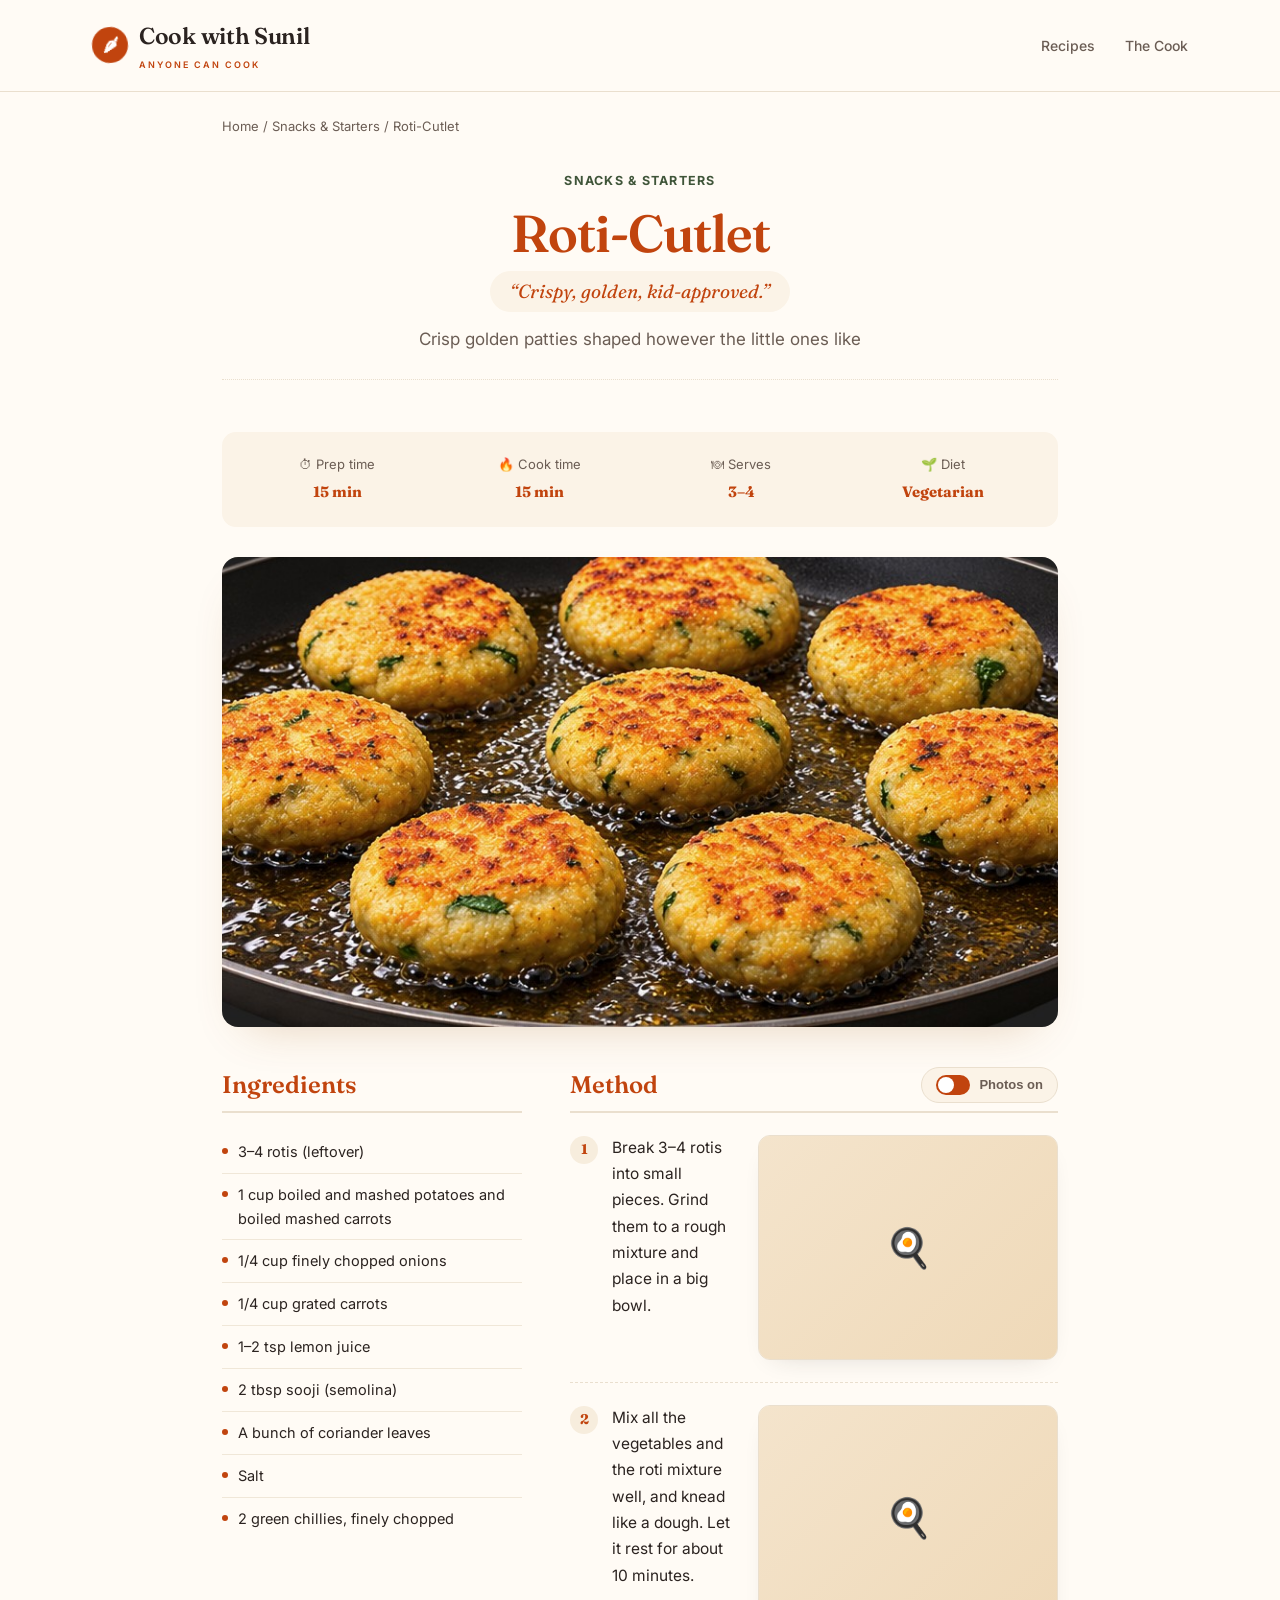
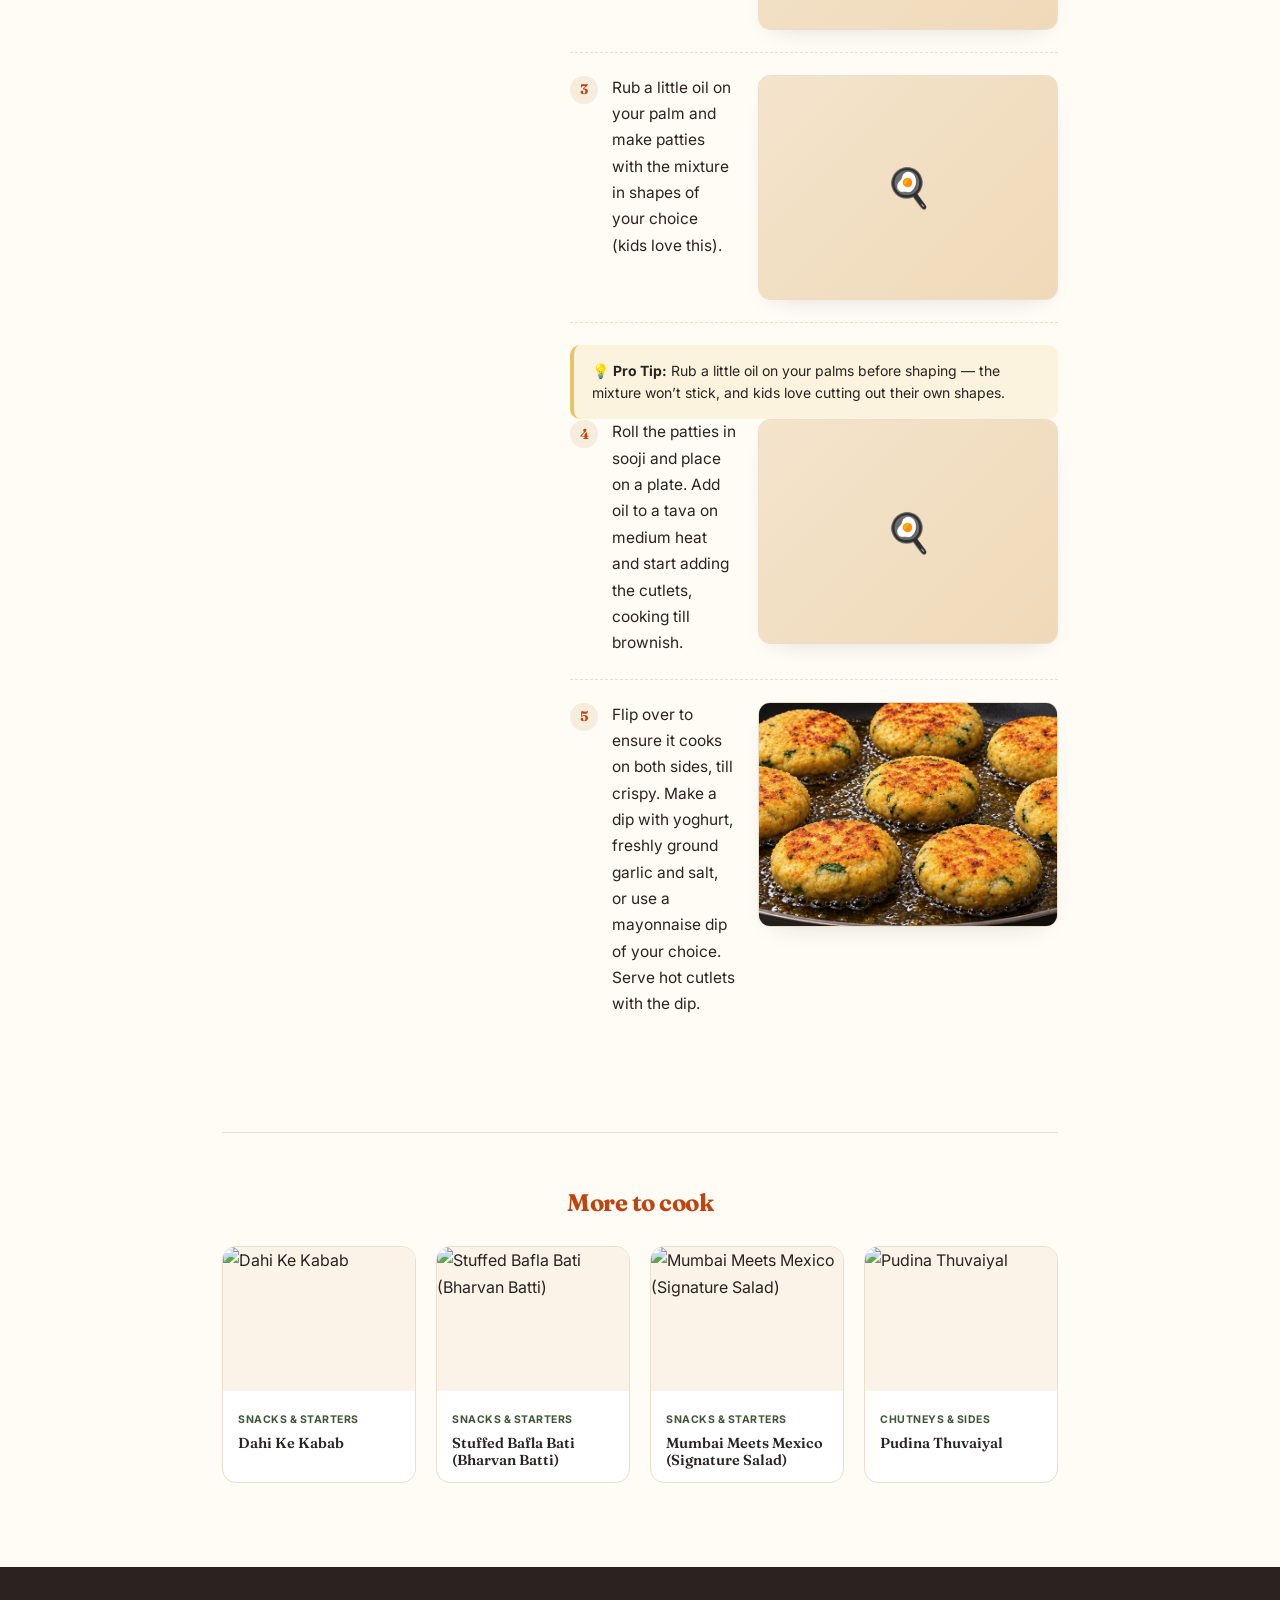
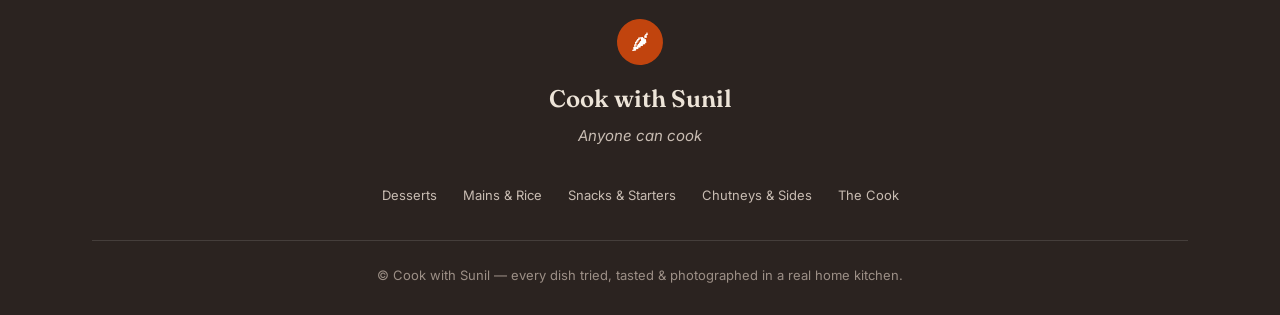
==== recipes/roti-cutlet.html @ b17bc3eb "image path" ====
<!DOCTYPE html><html lang="en"><head><meta charset="UTF-8">
<meta name="viewport" content="width=device-width, initial-scale=1.0">
<title>Roti-Cutlet — Cook with Sunil</title><link rel="preconnect" href="https://fonts.googleapis.com"><link rel="preconnect" href="https://fonts.gstatic.com" crossorigin><link href="https://fonts.googleapis.com/css2?family=Fraunces:ital,opsz,wght@0,9..144,400;0,9..144,500;0,9..144,600;0,9..144,700;1,9..144,500&family=Inter:wght@400;500;600;700&display=swap" rel="stylesheet">
<link rel="stylesheet" href="../style.css"></head><body>
<header><div class="nav">
    <a class="logo" href="../index.html"><span class="mark">🌶</span><span>Cook with Sunil<small>Anyone can cook</small></span></a>
    <nav class="links">
      <a href="../index.html#recipes">Recipes</a>
      <a href="../index.html#about">The Cook</a>
    </nav>
  </div></header>
<div class="recipe-wrap">
  <div class="crumbs"><a href="../index.html">Home</a> / <a href="../index.html#cat-snacks">Snacks &amp; Starters</a> / Roti-Cutlet</div>
  <div class="rhead">
    <span class="cat">Snacks &amp; Starters</span>
    <h1>Roti-Cutlet</h1>
    <div class="slogan">“Crispy, golden, kid-approved.”</div>
    <p class="dek">Crisp golden patties shaped however the little ones like</p>

    <div class="dots"></div>
  </div>
  <div class="meta-bar">
    <div class="mi"><div class="k">⏱ Prep time</div><div class="v">15 min</div></div>
    <div class="mi"><div class="k">🔥 Cook time</div><div class="v">15 min</div></div>
    <div class="mi"><div class="k">🍽 Serves</div><div class="v">3–4</div></div>
    <div class="mi"><div class="k">🌱 Diet</div><div class="v">Vegetarian</div></div>
  </div>
  <div class="rhero-img"><img src="images/ShallowFryPatties.jpg" alt="Roti-Cutlet"></div>
  <div class="recipe-body">
    <div class="ing-col"><h2>Ingredients</h2><div class="hr"></div><div class="ing-group">
    <ul class="ing-list"><li>3–4 rotis (leftover)</li><li>1 cup boiled and mashed potatoes and boiled mashed carrots</li>
    <li>1/4 cup finely chopped onions</li>
    <li>1/4 cup grated carrots</li>
    <li>1–2 tsp lemon juice</li>
    <li>2 tbsp sooji (semolina)</li><li>A bunch of coriander leaves</li>
    <li>Salt</li><li>2 green chillies, finely chopped</li></ul></div></div>
    <div class="method-col" id="methodCol">
      <div class="method-head">
        <h2>Method</h2>
        <button class="photo-toggle" onclick="document.getElementById('methodCol').classList.toggle('photos-off')" aria-label="Toggle step photos">
          <span class="sw"></span><span class="lbl-on">Photos on</span><span class="lbl-off">Photos off</span>
        </button>
      </div>
      <div class="hr"></div>
      <div class="step">
      	<div class="step-textwrap">
      		<div class="step-num">1</div>
      		<div class="step-text"><p>Break 3–4 rotis into small pieces. Grind them to a rough mixture and place in a big bowl.</p></div>
      	</div>
      	<div class="step-imgbox">
      		<img src="https://blogger.googleusercontent.com/img/b/R29vZ2xl/AVvXsEh2dqqE704uBh4hRAGPXHVUBP8OnBsLX6yEpGLW4JAv_m7zp0CteZa7-JMsQDPhw6bWCqvStCzgMV7E_QYKPdjQCLGt3HzcbpElyhjtNiKp_ELKt7i7dH6aCMytRm6L7MxPrPAR6CMxEHY/s1600/20161216_183708.jpg" alt="Roti-Cutlet — step 1" loading="lazy" onerror="this.style.display='none';this.parentNode.insertAdjacentHTML('beforeend','<div class=\'fallback\'>🍳</div>')">
      	</div>
      </div>

      <div class="step">
      	<div class="step-textwrap">
      		<div class="step-num">2</div>
      		<div class="step-text"><p>Mix all the vegetables and the roti mixture well, and knead like a dough. Let it rest for about 10 minutes.</p>
      		</div>
      	</div>
      <div class="step-imgbox">
      <img src="https://blogger.googleusercontent.com/img/b/R29vZ2xl/AVvXsEgrw63L-2mOVcC4Pb49NdZPrewib-RMG2NMFp57ixHspjKDkJbnlpKO8SdXwFtspnAcPnC3t_DVxJm0iSY29Jll29SJYTnr-mnawMr5Ubv-02wGu3YuuuObPic-THzdFr-c003z3vTU2eE/s1600/Dough.JPG" alt="Roti-Cutlet — step 2" loading="lazy" onerror="this.style.display='none';this.parentNode.insertAdjacentHTML('beforeend','<div class=\'fallback\'>🍳</div>')">
      </div></div>

      <div class="step">
      	<div class="step-textwrap">
      		<div class="step-num">3</div>
	      	<div class="step-text"><p>Rub a little oil on your palm and make patties with the mixture in shapes of your choice (kids love this).</p>
	      	</div>
	     </div>
	     <div class="step-imgbox">
	  		<img src="images/pattiesinSooji.JPG" alt="Roti-Cutlet — step 4" loading="lazy" onerror="this.style.display='none';this.parentNode.insertAdjacentHTML('beforeend','<div class=\'fallback\'>🍳</div>')">
	  	 </div>
	  	 </div>
      		<div class="tip pro">💡 <b>Pro Tip:</b> Rub a little oil on your palms before shaping — the mixture won’t stick, and kids love cutting out their own shapes.</div>

      <div class="step"><div class="step-textwrap"><div class="step-num">4</div>
      <div class="step-text"><p>Roll the patties in sooji and place on a plate. Add oil to a tava on medium heat and start adding the cutlets, cooking till brownish.</p></div></div>
      <div class="step-imgbox">
      <img src="images/pattiesinSooji.JPG" alt="Roti-Cutlet — step 4" loading="lazy" onerror="this.style.display='none';this.parentNode.insertAdjacentHTML('beforeend','<div class=\'fallback\'>🍳</div>')"></div></div>
      <div class="step"><div class="step-textwrap"><div class="step-num">5</div><div class="step-text"><p>Flip over to ensure it cooks on both sides, till crispy. Make a dip with yoghurt, freshly ground garlic and salt, or use a mayonnaise dip of your choice. Serve hot cutlets with the dip.</p></div></div><div class="step-imgbox">
      <img src="images/ShallowFryPatties.jpg" alt="Roti-Cutlet — step 5" loading="lazy" onerror="this.style.display='none';this.parentNode.insertAdjacentHTML('beforeend','<div class=\'fallback\'>🍳</div>')"></div></div>
    </div>
  </div>
  <section class="more"><h2>More to cook</h2><div class="more-grid"><a class="mini" href="dahi-ke-kabab.html">
      <div class="mini-imgbox"><img src="https://blogger.googleusercontent.com/img/b/R29vZ2xl/AVvXsEhenN1s5Jiac1G-pbohjUM249xzvGFm3jf5kSj56xplCSXVtcHLGimD4LZ4NJWnolzxZd3FnyPrOJ2uaZqwNsiNmnnwuAV_sNTugXSMS69ebXO3aFKRUMzMpRTNVwaDNpOuK_WzVVysIMU/s1600/20160713_191837.jpg" alt="Dahi Ke Kabab" loading="lazy"></div>
      <div class="mini-body"><span class="cat">Snacks &amp; Starters</span><h4>Dahi Ke Kabab</h4></div></a><a class="mini" href="stuffed-bafla-bati.html">
      <div class="mini-imgbox"><img src="https://blogger.googleusercontent.com/img/b/R29vZ2xl/AVvXsEiE6mlId9qHucNRJmh9KgJC_mFvnOPAeF1JdLgCGEiuiAC-ZcavAeBeXEUVF7Yqpzw_WYfKelt8BISRjWqrp4NXorxo4FDapHoyJ_9gQRP6Za9vZZnNcGZ80BP8h7YeNfulwo-5lq1vnrQ/s1600/20170205_131825.jpg" alt="Stuffed Bafla Bati (Bharvan Batti)" loading="lazy"></div>
      <div class="mini-body"><span class="cat">Snacks &amp; Starters</span><h4>Stuffed Bafla Bati (Bharvan Batti)</h4></div></a><a class="mini" href="mumbai-meets-mexico-signature-salad.html">
      <div class="mini-imgbox"><img src="https://blogger.googleusercontent.com/img/b/R29vZ2xl/AVvXsEiPVGfZgb_vbFJzCrRrokZDkWzpPA3eaFC8uePCwQwnpmatWI_PqnGOxtR1TtI1C7z-S4FWOAka4y0vxbvQzpNoXQLZIXMTinGe_Yiqvjn3AgZ1Y8Dhe9PY2_-Z-a2RHFv0I8VTkstrA8g/s1600/20170217_124840.jpg" alt="Mumbai Meets Mexico (Signature Salad)" loading="lazy"></div>
      <div class="mini-body"><span class="cat">Snacks &amp; Starters</span><h4>Mumbai Meets Mexico (Signature Salad)</h4></div></a><a class="mini" href="pudina-thuvaiyal.html">
      <div class="mini-imgbox"><img src="https://blogger.googleusercontent.com/img/b/R29vZ2xl/AVvXsEhF_JLlzzImtAB-aK-VqXWZ7imxDiXHdghusbhHlmqI6Mui17QLjEtxDnAkiiumhVhEcResrKe85SBDqQ5V5i7YfeUi4BRLkUC4Se1vOrA9KpQroZGYI82nofA6fdEDqZi_3i1RG_dpq9A/s1600/20170208_172454.jpg" alt="Pudina Thuvaiyal" loading="lazy"></div>
      <div class="mini-body"><span class="cat">Chutneys &amp; Sides</span><h4>Pudina Thuvaiyal</h4></div></a></div></section>
</div>
<footer><div class="wrap">
    <div class="foot-top"><div class="mark">🌶</div><h3>Cook with Sunil</h3><p>Anyone can cook</p></div>
    <div class="foot-nav"><a href="../index.html#cat-desserts">Desserts</a><a href="../index.html#cat-mains">Mains &amp; Rice</a><a href="../index.html#cat-snacks">Snacks &amp; Starters</a><a href="../index.html#cat-chutneys">Chutneys &amp; Sides</a><a href="../index.html#about">The Cook</a></div>
    <div class="foot-bottom">© Cook with Sunil — every dish tried, tasted &amp; photographed in a real home kitchen.</div>
  </div></footer>
</body></html>
---- style.css ----
:root{
  --paper:#FFFBF5; --paper-2:#FBF3E7; --paper-3:#F7EDDD;
  --ink:#2B2320; --ink-soft:#6B5D54;
  --coral:#C1440E; --coral-dark:#9E360A;
  --curry:#5B7553; --curry-dark:#3F5539;
  --gold:#E8C468; --tip-blue:#4A6D8C; --tip-blue-bg:#EAF1F6;
  --tip-gold-bg:#FBF3DD;
  --line:#EADFCE; --line-soft:#F0E7D8;
}
*{margin:0;padding:0;box-sizing:border-box;}
html{scroll-behavior:smooth;}
body{background:var(--paper);color:var(--ink);font-family:'Inter',sans-serif;line-height:1.65;-webkit-font-smoothing:antialiased;}
h1,h2,h3,h4,.serif{font-family:'Fraunces',serif;}
a{color:inherit;text-decoration:none;}
img{max-width:100%;display:block;}
.wrap{max-width:1160px;margin:0 auto;padding:0 32px;}

/* ---------- HEADER ---------- */
header{background:rgba(255,251,245,.9);backdrop-filter:blur(10px);border-bottom:1px solid var(--line);position:sticky;top:0;z-index:60;}
.nav{display:flex;align-items:center;justify-content:space-between;padding:18px 32px;max-width:1160px;margin:0 auto;}
.logo{font-family:'Fraunces',serif;font-weight:600;font-size:23px;letter-spacing:-.3px;display:flex;align-items:center;gap:11px;}
.logo .mark{width:36px;height:36px;border-radius:50%;background:var(--coral);display:flex;align-items:center;justify-content:center;color:#fff;font-size:17px;transform:rotate(-8deg);flex:0 0 auto;}
.logo small{display:block;font-family:'Inter';font-size:9px;letter-spacing:.22em;text-transform:uppercase;color:var(--coral);font-weight:600;margin-top:2px;}
nav.links{display:flex;gap:30px;font-size:14px;font-weight:500;}
nav.links a{color:var(--ink-soft);transition:color .2s;}
nav.links a:hover{color:var(--coral);}
@media(max-width:760px){nav.links{display:none;}}

/* ---------- HERO ---------- */
.hero{background:linear-gradient(180deg,var(--paper-2),var(--paper));padding:74px 0 60px;text-align:center;}
.hero-inner{max-width:760px;margin:0 auto;padding:0 32px;}
.eyebrow{font-size:12px;font-weight:700;letter-spacing:.16em;text-transform:uppercase;color:var(--curry-dark);background:#E9EFE5;padding:7px 15px;border-radius:100px;display:inline-block;margin-bottom:22px;}
.hero h1{font-size:clamp(40px,6.5vw,68px);line-height:1.04;font-weight:600;letter-spacing:-1.5px;margin-bottom:18px;}
.hero h1 em{font-style:italic;color:var(--coral);}
.hero p.sub{font-size:18px;color:var(--ink-soft);max-width:520px;margin:0 auto 30px;}
.btn-row{display:flex;gap:14px;flex-wrap:wrap;justify-content:center;}
.btn{display:inline-flex;align-items:center;gap:8px;padding:13px 26px;border-radius:100px;font-weight:600;font-size:15px;transition:transform .16s,box-shadow .2s,background .2s;}
.btn-primary{background:var(--coral);color:#fff;}
.btn-primary:hover{transform:translateY(-2px);box-shadow:0 12px 26px rgba(193,68,14,.28);}
.btn-ghost{border:1.5px solid var(--ink);color:var(--ink);}
.btn-ghost:hover{background:var(--ink);color:var(--paper);}

/* ---------- CATEGORY NAV ---------- */
.cat-strip{background:var(--ink);position:sticky;top:73px;z-index:55;}
.cat-track{display:flex;gap:10px;overflow-x:auto;padding:14px 32px;max-width:1160px;margin:0 auto;scrollbar-width:none;justify-content:center;}
.cat-track::-webkit-scrollbar{display:none;}
.chip{flex:0 0 auto;color:#F0E9DE;border:1px solid rgba(255,255,255,.2);padding:8px 17px;border-radius:100px;font-size:13.5px;font-weight:500;white-space:nowrap;transition:background .2s,border-color .2s;}
.chip:hover,.chip.active{background:var(--coral);border-color:var(--coral);color:#fff;}

/* ---------- CATEGORY SECTIONS ---------- */
.section{padding:64px 0 8px;}
.cat-head{text-align:center;margin-bottom:40px;}
.cat-head .ic{font-size:30px;display:block;margin-bottom:10px;}
.cat-head h2{font-size:clamp(28px,3.6vw,38px);letter-spacing:-.6px;font-weight:600;color:var(--coral);margin-bottom:8px;}
.cat-head p{color:var(--ink-soft);font-size:15px;font-style:italic;}
.cat-head .dots{width:70px;height:0;border-top:2px dotted var(--line);margin:16px auto 0;}

/* ---------- RECIPE CARDS (uniform images) ---------- */
.grid{display:grid;grid-template-columns:repeat(3,1fr);gap:26px;margin-bottom:20px;}
@media(max-width:900px){.grid{grid-template-columns:repeat(2,1fr);}}
@media(max-width:600px){.grid{grid-template-columns:1fr;}}
.card{display:flex;flex-direction:column;background:#fff;border:1px solid var(--line);border-radius:18px;overflow:hidden;transition:transform .2s,box-shadow .2s;height:100%;box-shadow:0 2px 10px rgba(43,35,32,.03);}
.card:hover{transform:translateY(-5px);box-shadow:0 22px 40px -18px rgba(43,35,32,.18);}
.card-imgbox{aspect-ratio:4/3;width:100%;overflow:hidden;background:var(--paper-2);}
.card-imgbox img{width:100%;height:100%;object-fit:cover;transition:transform .45s;}
.card:hover .card-imgbox img{transform:scale(1.05);}
.card-imgbox .noimg{width:100%;height:100%;display:flex;align-items:center;justify-content:center;font-size:52px;}
.card-body{padding:20px;display:flex;flex-direction:column;flex:1;}
.card-body .cat{font-size:11.5px;font-weight:700;letter-spacing:.06em;text-transform:uppercase;color:var(--curry-dark);margin-bottom:6px;}
.card-body h3{font-size:19px;font-weight:600;letter-spacing:-.3px;margin-bottom:4px;line-height:1.2;}
.card-body .slogan{font-family:'Fraunces',serif;font-style:italic;font-size:13.5px;color:var(--coral);margin-bottom:9px;}
.card-body p{font-size:13.5px;color:var(--ink-soft);margin-bottom:14px;flex:1;}
.card-foot{display:flex;justify-content:space-between;align-items:center;padding-top:12px;border-top:1px dashed var(--line);font-size:12.5px;color:var(--ink-soft);}
.card-foot .read{color:var(--coral);font-weight:600;}

/* ---------- ABOUT ---------- */
.about{background:var(--paper-2);margin-top:54px;}
.about-inner{display:grid;grid-template-columns:0.85fr 1.15fr;gap:50px;align-items:center;padding:70px 0;}
@media(max-width:800px){.about-inner{grid-template-columns:1fr;gap:34px;padding:50px 0;}}
.note-card{background:#fff;border-radius:18px;padding:38px;position:relative;box-shadow:0 20px 46px -24px rgba(43,35,32,.28);transform:rotate(-1.2deg);border:1px solid var(--line);}
.note-card::before{content:"";position:absolute;top:-11px;left:38px;width:58px;height:20px;background:var(--gold);opacity:.85;transform:rotate(-4deg);border-radius:3px;}
.note-card .avatar{width:54px;height:54px;border-radius:50%;background:var(--coral);color:#fff;display:flex;align-items:center;justify-content:center;font-family:'Fraunces',serif;font-weight:600;font-size:21px;margin-bottom:18px;}
.note-card p{font-family:'Fraunces',serif;font-style:italic;font-size:18px;line-height:1.6;color:var(--ink);}
.note-card .sign{margin-top:18px;font-family:'Inter';font-style:normal;font-weight:600;font-size:14px;color:var(--ink-soft);}
.about-copy .tag{font-size:13px;font-weight:700;letter-spacing:.08em;text-transform:uppercase;color:var(--coral);margin-bottom:14px;display:block;}
.about-copy h2{font-size:clamp(27px,3.6vw,36px);letter-spacing:-.8px;margin-bottom:18px;line-height:1.15;}
.about-copy p{color:var(--ink-soft);margin-bottom:16px;max-width:560px;font-size:15.5px;}
.stat-row{display:flex;gap:36px;margin-top:28px;flex-wrap:wrap;}
.stat b{font-family:'Fraunces',serif;font-size:32px;font-weight:600;display:block;color:var(--coral);line-height:1;}
.stat span{font-size:12px;letter-spacing:.08em;text-transform:uppercase;color:var(--ink-soft);margin-top:6px;display:block;}

/* ---------- FOOTER ---------- */
footer{background:var(--ink);color:#EDE4D8;padding:52px 0 28px;}
.foot-top{text-align:center;margin-bottom:36px;}
.foot-top .mark{width:46px;height:46px;border-radius:50%;background:var(--coral);display:inline-flex;align-items:center;justify-content:center;font-size:20px;color:#fff;margin-bottom:14px;transform:rotate(-8deg);}
.foot-top h3{font-size:24px;font-weight:600;margin-bottom:5px;}
.foot-top p{color:#C8BCB2;font-style:italic;font-size:15px;}
.foot-nav{display:flex;gap:26px;justify-content:center;flex-wrap:wrap;margin-bottom:34px;font-size:13px;}
.foot-nav a{color:#C8BCB2;transition:color .2s;}
.foot-nav a:hover{color:#fff;}
.foot-bottom{padding-top:24px;border-top:1px solid rgba(255,255,255,.12);font-size:13px;color:#9C8F86;text-align:center;}

/* ================= RECIPE PAGE ================= */
.recipe-wrap{max-width:900px;margin:0 auto;padding:0 32px;}
.crumbs{font-size:13px;color:var(--ink-soft);padding:24px 0 0;}
.crumbs a:hover{color:var(--coral);}
.rhead{text-align:center;padding:34px 0 26px;}
.rhead .cat{font-size:12.5px;font-weight:700;letter-spacing:.1em;text-transform:uppercase;color:var(--curry-dark);margin-bottom:14px;display:block;}
.rhead h1{font-size:clamp(34px,5.5vw,52px);line-height:1.06;font-weight:600;letter-spacing:-1px;color:var(--coral);margin-bottom:10px;}
.rhead .slogan{display:inline-block;font-family:'Fraunces',serif;font-style:italic;font-size:19px;color:var(--coral);background:var(--paper-2);padding:5px 20px;border-radius:100px;margin-bottom:14px;}
.rhead .dek{font-size:17px;color:var(--ink-soft);max-width:640px;margin:0 auto;line-height:1.55;}

/* watch the show button */
.watch-show{display:inline-flex;align-items:center;gap:11px;margin-top:20px;padding:13px 26px;border-radius:100px;
  background:var(--coral);color:#fff;font-weight:600;font-size:15px;box-shadow:0 12px 26px -8px rgba(193,68,14,.5);
  transition:transform .16s,box-shadow .2s;}
.watch-show:hover{transform:translateY(-2px);box-shadow:0 16px 32px -8px rgba(193,68,14,.6);}
.watch-show .play{width:26px;height:26px;border-radius:50%;background:rgba(255,255,255,.25);display:flex;align-items:center;justify-content:center;font-size:12px;}
.watch-show small{font-weight:400;opacity:.85;font-size:12.5px;}

/* card video badge */
.card-imgbox{aspect-ratio:4/3;width:100%;overflow:hidden;background:var(--paper-2);position:relative;}
.vbadge{position:absolute;top:12px;left:12px;z-index:2;background:rgba(193,68,14,.95);color:#fff;font-size:11px;font-weight:700;
  letter-spacing:.05em;text-transform:uppercase;padding:5px 11px;border-radius:100px;display:flex;align-items:center;gap:5px;box-shadow:0 4px 12px rgba(0,0,0,.2);}
.rhead .dots{width:100%;height:0;border-top:1.5px dotted var(--line);margin:26px 0 0;}

/* meta bar — matches screenshot */
.meta-bar{display:grid;grid-template-columns:repeat(4,1fr);gap:12px;background:var(--paper-2);border-radius:14px;padding:22px 20px;margin:26px 0 30px;}
@media(max-width:600px){.meta-bar{grid-template-columns:1fr 1fr;gap:18px 12px;}}
.meta-bar .mi{text-align:center;}
.meta-bar .mi .k{font-size:13px;color:var(--ink-soft);margin-bottom:5px;display:flex;align-items:center;justify-content:center;gap:6px;}
.meta-bar .mi .v{font-size:15px;font-weight:700;color:var(--coral);font-family:'Fraunces',serif;}

/* hero image */
.rhero-img{aspect-ratio:16/9;width:100%;border-radius:16px;overflow:hidden;margin-bottom:38px;background:var(--paper-2);box-shadow:0 20px 46px -26px rgba(150,80,10,.3);}
.rhero-img img{width:100%;height:100%;object-fit:cover;}
.rhero-img .noimg{width:100%;height:100%;display:flex;align-items:center;justify-content:center;font-size:90px;background:linear-gradient(135deg,#F4D8A0,#E8B060);}

.recipe-body{display:grid;grid-template-columns:300px 1fr;gap:48px;padding-bottom:30px;}
@media(max-width:820px){.recipe-body{grid-template-columns:1fr;gap:34px;}}

/* ingredients */
.ing-col h2{font-size:24px;font-weight:600;color:var(--coral);margin-bottom:6px;}
.ing-col .hr{height:0;border-top:2px solid var(--line);margin-bottom:18px;}
.ing-group{margin-bottom:20px;}
.ing-group h3{font-size:16px;font-weight:600;color:var(--ink);margin-bottom:8px;font-family:'Fraunces',serif;}
.ing-list{list-style:none;}
.ing-list li{display:flex;align-items:flex-start;gap:10px;font-size:14.5px;padding:9px 0;border-bottom:1px solid var(--line-soft);color:var(--ink);}
.ing-list li:last-child{border-bottom:none;}
.ing-list li::before{content:"";width:6px;height:6px;border-radius:50%;background:var(--coral);flex:0 0 auto;margin-top:8px;}
@media(max-width:820px){.ing-col{background:var(--paper-2);border-radius:16px;padding:26px;}}

/* method */
.method-head{display:flex;align-items:center;justify-content:space-between;gap:16px;flex-wrap:wrap;margin-bottom:6px;}
.method-col h2{font-size:24px;font-weight:600;color:var(--coral);}
.method-col .hr{height:0;border-top:2px solid var(--line);margin-bottom:22px;}
/* photo toggle */
.photo-toggle{display:inline-flex;align-items:center;gap:9px;font-size:13px;font-weight:600;color:var(--ink-soft);cursor:pointer;user-select:none;background:var(--paper-2);border:1px solid var(--line);padding:7px 14px;border-radius:100px;transition:background .2s,color .2s;}
.photo-toggle:hover{color:var(--coral);}
.photo-toggle .sw{width:34px;height:20px;border-radius:100px;background:var(--coral);position:relative;transition:background .2s;flex:0 0 auto;}
.photo-toggle .sw::after{content:"";position:absolute;top:2px;left:2px;width:16px;height:16px;border-radius:50%;background:#fff;transition:transform .2s;}
.photo-toggle .lbl-off{display:none;}
/* when photos hidden */
.method-col.photos-off .step-imgbox{display:none;}
.method-col.photos-off .step{display:block;}
.method-col.photos-off .photo-toggle .sw{background:#C9BdAE;}
.method-col.photos-off .photo-toggle .sw::after{transform:translateX(14px);}
.method-col.photos-off .photo-toggle .lbl-on{display:none;}
.method-col.photos-off .photo-toggle .lbl-off{display:inline;}

/* step: text left, photo right (side by side) */
.step{display:grid;grid-template-columns:1fr 300px;gap:22px;align-items:start;margin-bottom:22px;padding-bottom:22px;border-bottom:1px dashed var(--line);}
.step:last-of-type{border-bottom:none;}
.step.no-photo{grid-template-columns:1fr;}
.step-textwrap{display:flex;gap:14px;}
.step-num{width:28px;height:28px;flex:0 0 auto;border-radius:50%;background:var(--paper-3);color:var(--coral);font-weight:700;font-size:14px;display:flex;align-items:center;justify-content:center;font-family:'Fraunces',serif;margin-top:1px;}
.step-text{flex:1;min-width:0;}
.step-text p{font-size:15.5px;color:var(--ink);line-height:1.7;}
.step-imgbox{aspect-ratio:4/3;width:100%;border-radius:12px;overflow:hidden;border:1px solid var(--line);background:var(--paper-2);box-shadow:0 10px 26px -16px rgba(43,35,32,.2);position:relative;}
.step-imgbox img{width:100%;height:100%;object-fit:cover;}
/* graceful fallback when a photo fails to load */
.step-imgbox .fallback{position:absolute;inset:0;display:flex;align-items:center;justify-content:center;font-size:38px;background:linear-gradient(135deg,#F4E4CC,#EFD9B8);color:#B98A4A;}
@media(max-width:720px){
  .step{grid-template-columns:1fr;gap:14px;}
  .step-imgbox{max-width:420px;}
}

/* tip boxes — matching screenshot */
.tip{border-radius:10px;padding:15px 18px;margin-top:14px;font-size:14px;line-height:1.6;}
.tip.pro{background:var(--tip-gold-bg);border-left:4px solid var(--gold);color:var(--ink);}
.tip.serving{background:var(--tip-blue-bg);border-left:4px solid var(--tip-blue);color:var(--ink);}
.tip b{font-weight:700;}

/* more */
.more{padding:50px 0 84px;border-top:1px solid var(--line);margin-top:40px;}
.more h2{font-size:24px;margin-bottom:24px;letter-spacing:-.5px;text-align:center;color:var(--coral);}
.more-grid{display:grid;grid-template-columns:repeat(4,1fr);gap:20px;}
@media(max-width:900px){.more-grid{grid-template-columns:1fr 1fr;}}
@media(max-width:520px){.more-grid{grid-template-columns:1fr;}}
.mini{display:block;background:#fff;border:1px solid var(--line);border-radius:14px;overflow:hidden;transition:transform .2s,box-shadow .2s;}
.mini:hover{transform:translateY(-4px);box-shadow:0 16px 28px -16px rgba(43,35,32,.18);}
.mini-imgbox{aspect-ratio:4/3;overflow:hidden;background:var(--paper-2);}
.mini-imgbox img{width:100%;height:100%;object-fit:cover;transition:transform .45s;}
.mini:hover .mini-imgbox img{transform:scale(1.06);}
.mini-imgbox .noimg{width:100%;height:100%;display:flex;align-items:center;justify-content:center;font-size:34px;}
.mini-body{padding:13px 15px;}
.mini-body .cat{font-size:10.5px;font-weight:700;letter-spacing:.05em;text-transform:uppercase;color:var(--curry-dark);}
.mini-body h4{font-size:14.5px;font-weight:600;margin-top:4px;line-height:1.2;}

@media(prefers-reduced-motion:reduce){*{transition:none!important;}html{scroll-behavior:auto;}}
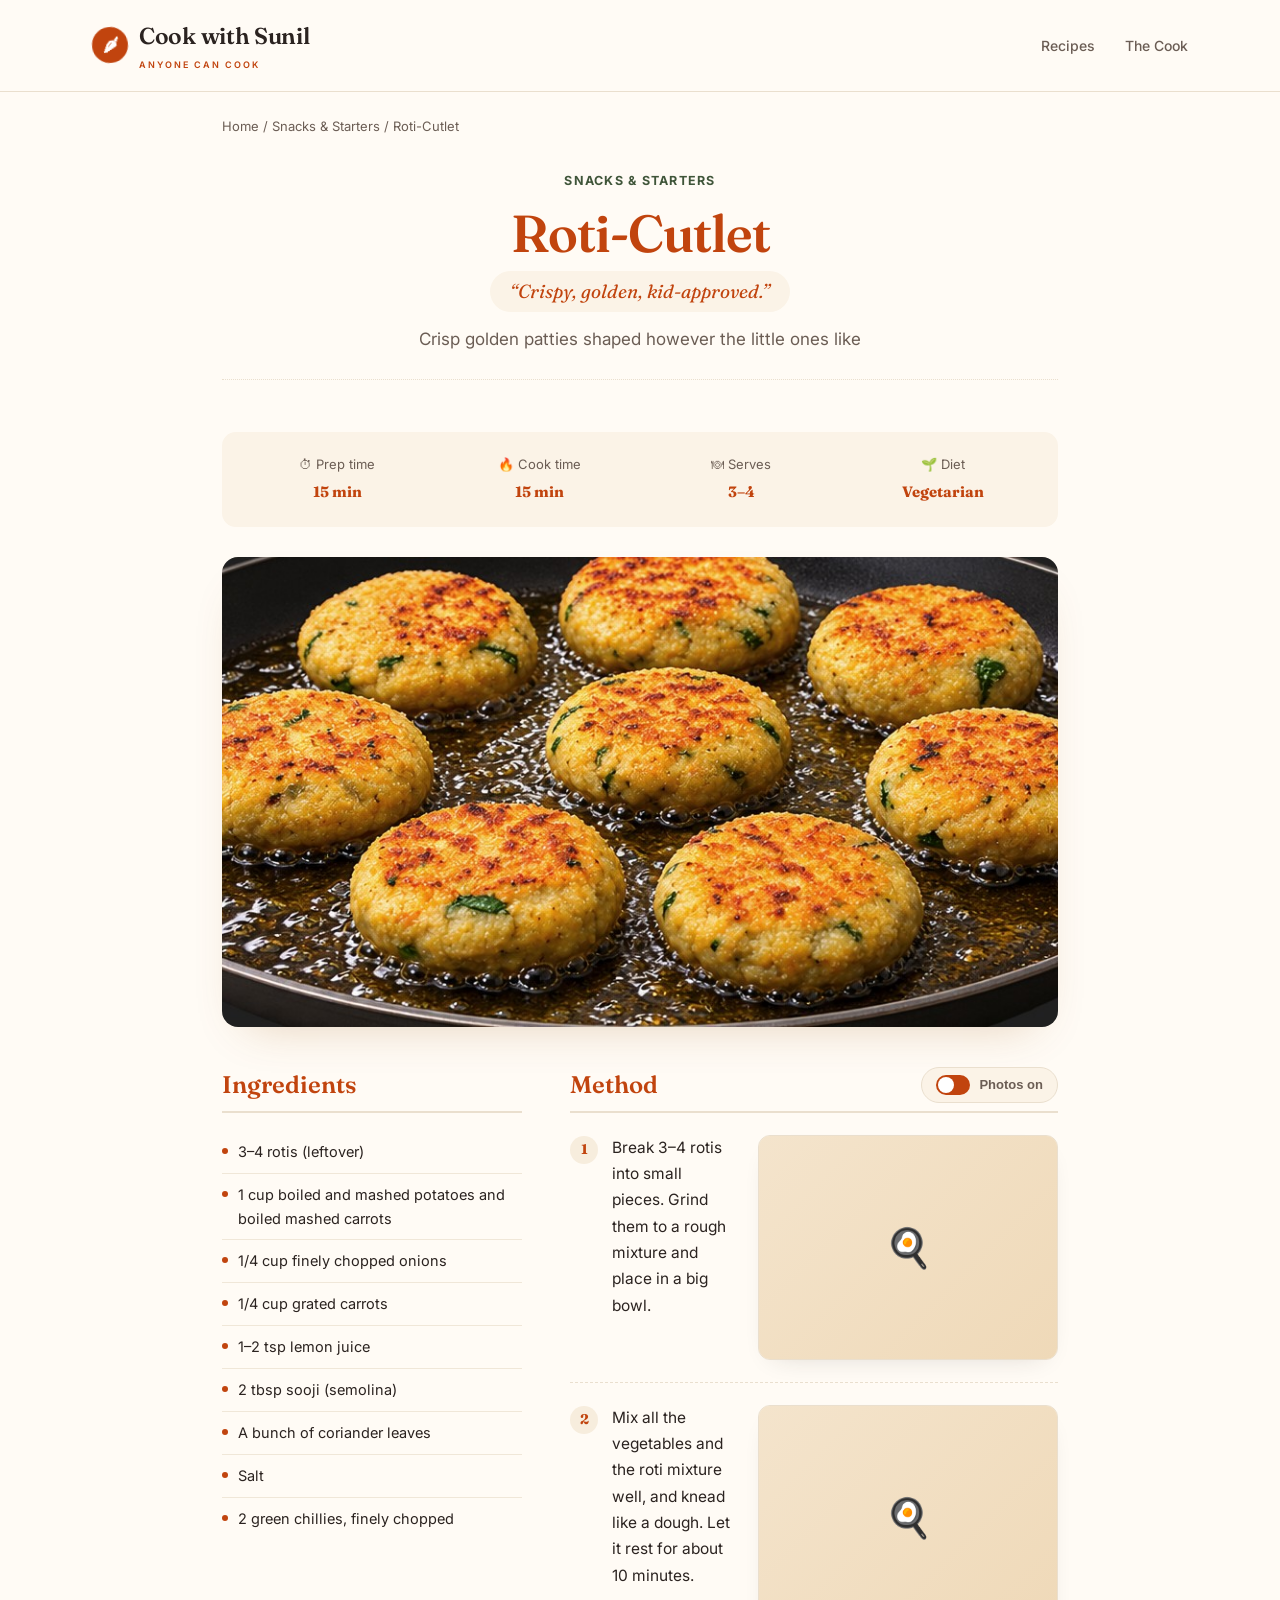
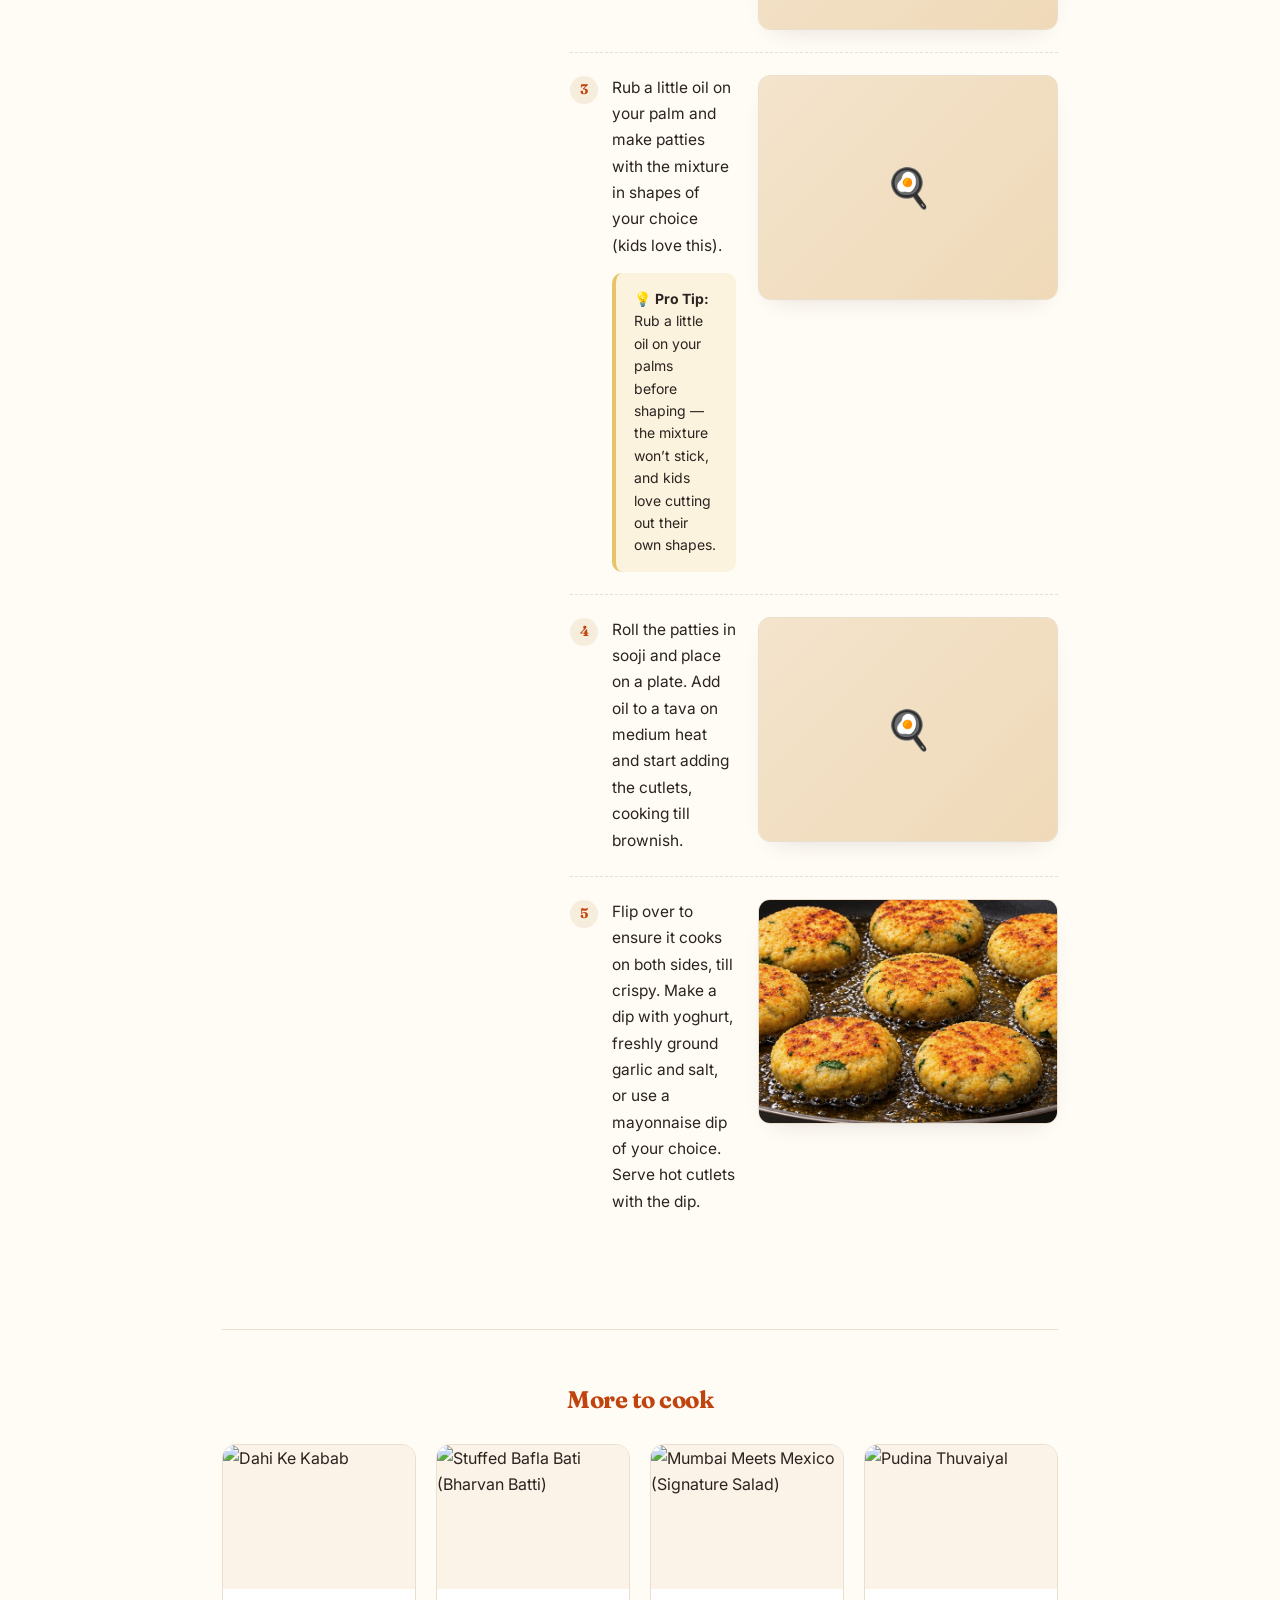
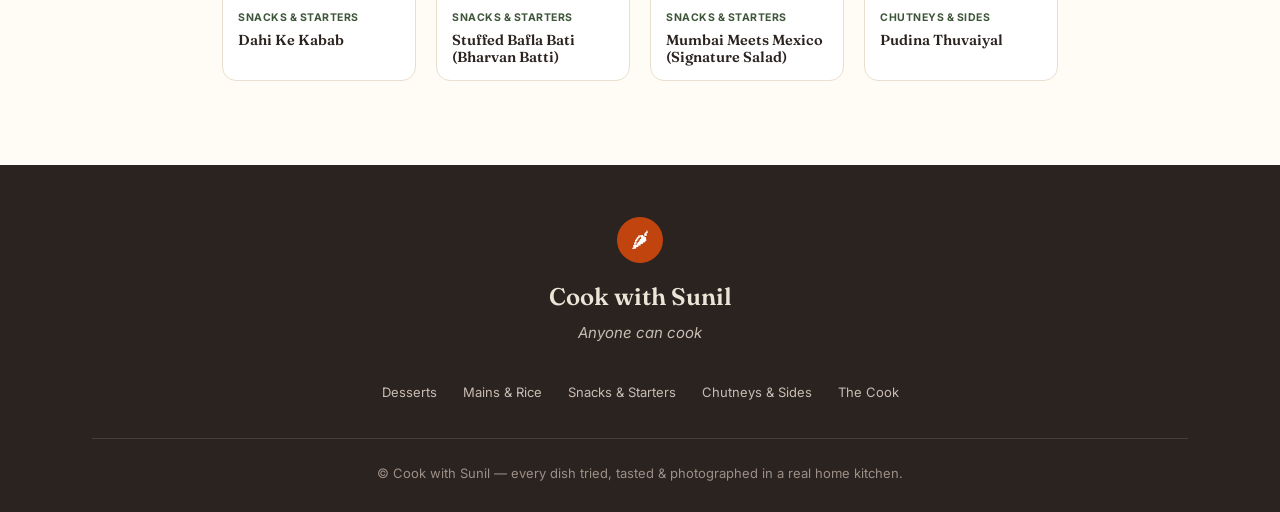
==== commit cc3c44b9: "image path update" ====
--- a/recipes/roti-cutlet.html
+++ b/recipes/roti-cutlet.html
@@ -1,100 +1,199 @@
-<!DOCTYPE html><html lang="en"><head><meta charset="UTF-8">
-<meta name="viewport" content="width=device-width, initial-scale=1.0">
-<title>Roti-Cutlet — Cook with Sunil</title><link rel="preconnect" href="https://fonts.googleapis.com"><link rel="preconnect" href="https://fonts.gstatic.com" crossorigin><link href="https://fonts.googleapis.com/css2?family=Fraunces:ital,opsz,wght@0,9..144,400;0,9..144,500;0,9..144,600;0,9..144,700;1,9..144,500&family=Inter:wght@400;500;600;700&display=swap" rel="stylesheet">
-<link rel="stylesheet" href="../style.css"></head><body>
-<header><div class="nav">
-    <a class="logo" href="../index.html"><span class="mark">🌶</span><span>Cook with Sunil<small>Anyone can cook</small></span></a>
-    <nav class="links">
-      <a href="../index.html#recipes">Recipes</a>
-      <a href="../index.html#about">The Cook</a>
-    </nav>
-  </div></header>
-<div class="recipe-wrap">
-  <div class="crumbs"><a href="../index.html">Home</a> / <a href="../index.html#cat-snacks">Snacks &amp; Starters</a> / Roti-Cutlet</div>
-  <div class="rhead">
-    <span class="cat">Snacks &amp; Starters</span>
-    <h1>Roti-Cutlet</h1>
-    <div class="slogan">“Crispy, golden, kid-approved.”</div>
-    <p class="dek">Crisp golden patties shaped however the little ones like</p>
+<!DOCTYPE html>
+<html lang="en">
+<head>
+  <meta charset="UTF-8">
+  <meta name="viewport" content="width=device-width, initial-scale=1.0">
+  <title>Roti-Cutlet — Cook with Sunil</title>
+  <link rel="preconnect" href="https://fonts.googleapis.com">
+  <link rel="preconnect" href="https://fonts.gstatic.com" crossorigin>
+  <link href="https://fonts.googleapis.com/css2?family=Fraunces:ital,opsz,wght@0,9..144,400;0,9..144,500;0,9..144,600;0,9..144,700;1,9..144,500&family=Inter:wght@400;500;600;700&display=swap" rel="stylesheet">
+  <link rel="stylesheet" href="../style.css">
+</head>
+<body>
 
-    <div class="dots"></div>
-  </div>
-  <div class="meta-bar">
-    <div class="mi"><div class="k">⏱ Prep time</div><div class="v">15 min</div></div>
-    <div class="mi"><div class="k">🔥 Cook time</div><div class="v">15 min</div></div>
-    <div class="mi"><div class="k">🍽 Serves</div><div class="v">3–4</div></div>
-    <div class="mi"><div class="k">🌱 Diet</div><div class="v">Vegetarian</div></div>
-  </div>
-  <div class="rhero-img"><img src="images/ShallowFryPatties.jpg" alt="Roti-Cutlet"></div>
-  <div class="recipe-body">
-    <div class="ing-col"><h2>Ingredients</h2><div class="hr"></div><div class="ing-group">
-    <ul class="ing-list"><li>3–4 rotis (leftover)</li><li>1 cup boiled and mashed potatoes and boiled mashed carrots</li>
-    <li>1/4 cup finely chopped onions</li>
-    <li>1/4 cup grated carrots</li>
-    <li>1–2 tsp lemon juice</li>
-    <li>2 tbsp sooji (semolina)</li><li>A bunch of coriander leaves</li>
-    <li>Salt</li><li>2 green chillies, finely chopped</li></ul></div></div>
-    <div class="method-col" id="methodCol">
-      <div class="method-head">
-        <h2>Method</h2>
-        <button class="photo-toggle" onclick="document.getElementById('methodCol').classList.toggle('photos-off')" aria-label="Toggle step photos">
-          <span class="sw"></span><span class="lbl-on">Photos on</span><span class="lbl-off">Photos off</span>
-        </button>
-      </div>
-      <div class="hr"></div>
-      <div class="step">
-      	<div class="step-textwrap">
-      		<div class="step-num">1</div>
-      		<div class="step-text"><p>Break 3–4 rotis into small pieces. Grind them to a rough mixture and place in a big bowl.</p></div>
-      	</div>
-      	<div class="step-imgbox">
-      		<img src="https://blogger.googleusercontent.com/img/b/R29vZ2xl/AVvXsEh2dqqE704uBh4hRAGPXHVUBP8OnBsLX6yEpGLW4JAv_m7zp0CteZa7-JMsQDPhw6bWCqvStCzgMV7E_QYKPdjQCLGt3HzcbpElyhjtNiKp_ELKt7i7dH6aCMytRm6L7MxPrPAR6CMxEHY/s1600/20161216_183708.jpg" alt="Roti-Cutlet — step 1" loading="lazy" onerror="this.style.display='none';this.parentNode.insertAdjacentHTML('beforeend','<div class=\'fallback\'>🍳</div>')">
-      	</div>
+  <header>
+    <div class="nav">
+      <a class="logo" href="../index.html">
+        <span class="mark">🌶</span>
+        <span>Cook with Sunil<small>Anyone can cook</small></span>
+      </a>
+      <nav class="links">
+        <a href="../index.html#recipes">Recipes</a>
+        <a href="../index.html#about">The Cook</a>
+      </nav>
+    </div>
+  </header>
+
+  <div class="recipe-wrap">
+
+    <div class="crumbs">
+      <a href="../index.html">Home</a> /
+      <a href="../index.html#cat-snacks">Snacks &amp; Starters</a> /
+      Roti-Cutlet
+    </div>
+
+    <div class="rhead">
+      <span class="cat">Snacks &amp; Starters</span>
+      <h1>Roti-Cutlet</h1>
+      <div class="slogan">“Crispy, golden, kid-approved.”</div>
+      <p class="dek">Crisp golden patties shaped however the little ones like</p>
+      <div class="dots"></div>
+    </div>
+
+    <div class="meta-bar">
+      <div class="mi"><div class="k">⏱ Prep time</div><div class="v">15 min</div></div>
+      <div class="mi"><div class="k">🔥 Cook time</div><div class="v">15 min</div></div>
+      <div class="mi"><div class="k">🍽 Serves</div><div class="v">3–4</div></div>
+      <div class="mi"><div class="k">🌱 Diet</div><div class="v">Vegetarian</div></div>
+    </div>
+
+    <div class="rhero-img">
+      <img src="images/ShallowFryPatties.jpg" alt="Roti-Cutlet">
+    </div>
+
+    <div class="recipe-body">
+
+      <!-- INGREDIENTS -->
+      <div class="ing-col">
+        <h2>Ingredients</h2>
+        <div class="hr"></div>
+        <div class="ing-group">
+          <ul class="ing-list">
+            <li>3–4 rotis (leftover)</li>
+            <li>1 cup boiled and mashed potatoes and boiled mashed carrots</li>
+            <li>1/4 cup finely chopped onions</li>
+            <li>1/4 cup grated carrots</li>
+            <li>1–2 tsp lemon juice</li>
+            <li>2 tbsp sooji (semolina)</li>
+            <li>A bunch of coriander leaves</li>
+            <li>Salt</li>
+            <li>2 green chillies, finely chopped</li>
+          </ul>
+        </div>
       </div>
 
-      <div class="step">
-      	<div class="step-textwrap">
-      		<div class="step-num">2</div>
-      		<div class="step-text"><p>Mix all the vegetables and the roti mixture well, and knead like a dough. Let it rest for about 10 minutes.</p>
-      		</div>
-      	</div>
-      <div class="step-imgbox">
-      <img src="https://blogger.googleusercontent.com/img/b/R29vZ2xl/AVvXsEgrw63L-2mOVcC4Pb49NdZPrewib-RMG2NMFp57ixHspjKDkJbnlpKO8SdXwFtspnAcPnC3t_DVxJm0iSY29Jll29SJYTnr-mnawMr5Ubv-02wGu3YuuuObPic-THzdFr-c003z3vTU2eE/s1600/Dough.JPG" alt="Roti-Cutlet — step 2" loading="lazy" onerror="this.style.display='none';this.parentNode.insertAdjacentHTML('beforeend','<div class=\'fallback\'>🍳</div>')">
-      </div></div>
+      <!-- METHOD -->
+      <div class="method-col" id="methodCol">
+        <div class="method-head">
+          <h2>Method</h2>
+          <button class="photo-toggle" onclick="document.getElementById('methodCol').classList.toggle('photos-off')" aria-label="Toggle step photos">
+            <span class="sw"></span><span class="lbl-on">Photos on</span><span class="lbl-off">Photos off</span>
+          </button>
+        </div>
+        <div class="hr"></div>
 
-      <div class="step">
-      	<div class="step-textwrap">
-      		<div class="step-num">3</div>
-	      	<div class="step-text"><p>Rub a little oil on your palm and make patties with the mixture in shapes of your choice (kids love this).</p>
-	      	</div>
-	     </div>
-	     <div class="step-imgbox">
-	  		<img src="images/pattiesinSooji.JPG" alt="Roti-Cutlet — step 4" loading="lazy" onerror="this.style.display='none';this.parentNode.insertAdjacentHTML('beforeend','<div class=\'fallback\'>🍳</div>')">
-	  	 </div>
-	  	 </div>
-      		<div class="tip pro">💡 <b>Pro Tip:</b> Rub a little oil on your palms before shaping — the mixture won’t stick, and kids love cutting out their own shapes.</div>
+        <!-- Step 1 -->
+        <div class="step">
+          <div class="step-textwrap">
+            <div class="step-num">1</div>
+            <div class="step-text">
+              <p>Break 3–4 rotis into small pieces. Grind them to a rough mixture and place in a big bowl.</p>
+            </div>
+          </div>
+          <div class="step-imgbox">
+            <img src="https://blogger.googleusercontent.com/img/b/R29vZ2xl/AVvXsEh2dqqE704uBh4hRAGPXHVUBP8OnBsLX6yEpGLW4JAv_m7zp0CteZa7-JMsQDPhw6bWCqvStCzgMV7E_QYKPdjQCLGt3HzcbpElyhjtNiKp_ELKt7i7dH6aCMytRm6L7MxPrPAR6CMxEHY/s1600/20161216_183708.jpg" alt="Roti-Cutlet — step 1" loading="lazy" onerror="this.style.display='none';this.parentNode.insertAdjacentHTML('beforeend','<div class=\'fallback\'>🍳</div>')">
+          </div>
+        </div>
 
-      <div class="step"><div class="step-textwrap"><div class="step-num">4</div>
-      <div class="step-text"><p>Roll the patties in sooji and place on a plate. Add oil to a tava on medium heat and start adding the cutlets, cooking till brownish.</p></div></div>
-      <div class="step-imgbox">
-      <img src="images/pattiesinSooji.JPG" alt="Roti-Cutlet — step 4" loading="lazy" onerror="this.style.display='none';this.parentNode.insertAdjacentHTML('beforeend','<div class=\'fallback\'>🍳</div>')"></div></div>
-      <div class="step"><div class="step-textwrap"><div class="step-num">5</div><div class="step-text"><p>Flip over to ensure it cooks on both sides, till crispy. Make a dip with yoghurt, freshly ground garlic and salt, or use a mayonnaise dip of your choice. Serve hot cutlets with the dip.</p></div></div><div class="step-imgbox">
-      <img src="images/ShallowFryPatties.jpg" alt="Roti-Cutlet — step 5" loading="lazy" onerror="this.style.display='none';this.parentNode.insertAdjacentHTML('beforeend','<div class=\'fallback\'>🍳</div>')"></div></div>
+        <!-- Step 2 -->
+        <div class="step">
+          <div class="step-textwrap">
+            <div class="step-num">2</div>
+            <div class="step-text">
+              <p>Mix all the vegetables and the roti mixture well, and knead like a dough. Let it rest for about 10 minutes.</p>
+            </div>
+          </div>
+          <div class="step-imgbox">
+            <img src="https://blogger.googleusercontent.com/img/b/R29vZ2xl/AVvXsEgrw63L-2mOVcC4Pb49NdZPrewib-RMG2NMFp57ixHspjKDkJbnlpKO8SdXwFtspnAcPnC3t_DVxJm0iSY29Jll29SJYTnr-mnawMr5Ubv-02wGu3YuuuObPic-THzdFr-c003z3vTU2eE/s1600/Dough.JPG" alt="Roti-Cutlet — step 2" loading="lazy" onerror="this.style.display='none';this.parentNode.insertAdjacentHTML('beforeend','<div class=\'fallback\'>🍳</div>')">
+          </div>
+        </div>
+
+        <!-- Step 3 (with Pro Tip nested inside) -->
+        <div class="step">
+          <div class="step-textwrap">
+            <div class="step-num">3</div>
+            <div class="step-text">
+              <p>Rub a little oil on your palm and make patties with the mixture in shapes of your choice (kids love this).</p>
+              <div class="tip pro">💡 <b>Pro Tip:</b> Rub a little oil on your palms before shaping — the mixture won’t stick, and kids love cutting out their own shapes.</div>
+            </div>
+          </div>
+          <div class="step-imgbox">
+            <img src="https://blogger.googleusercontent.com/img/b/R29vZ2xl/AVvXsEi42mzKOYwIpP_gBPDmGt_sqwCoIdZWVwqjA3xkdApYcd7gaKWJpO2ey3RX4Mu4XHOj7CRXw1a2giFS34WKxKeqs5siKNpjKYgExgu992uqHU5H1T8fjILwknlozisyLirfSRx3wuj_3cs/s1600/Shapes.JPG" alt="Roti-Cutlet — step 3" loading="lazy" onerror="this.style.display='none';this.parentNode.insertAdjacentHTML('beforeend','<div class=\'fallback\'>🍳</div>')">
+          </div>
+        </div>
+
+        <!-- Step 4 -->
+        <div class="step">
+          <div class="step-textwrap">
+            <div class="step-num">4</div>
+            <div class="step-text">
+              <p>Roll the patties in sooji and place on a plate. Add oil to a tava on medium heat and start adding the cutlets, cooking till brownish.</p>
+            </div>
+          </div>
+          <div class="step-imgbox">
+            <img src="images/pattiesinSooji.JPG" alt="Roti-Cutlet — step 4" loading="lazy" onerror="this.style.display='none';this.parentNode.insertAdjacentHTML('beforeend','<div class=\'fallback\'>🍳</div>')">
+          </div>
+        </div>
+
+        <!-- Step 5 -->
+        <div class="step">
+          <div class="step-textwrap">
+            <div class="step-num">5</div>
+            <div class="step-text">
+              <p>Flip over to ensure it cooks on both sides, till crispy. Make a dip with yoghurt, freshly ground garlic and salt, or use a mayonnaise dip of your choice. Serve hot cutlets with the dip.</p>
+            </div>
+          </div>
+          <div class="step-imgbox">
+            <img src="images/ShallowFryPatties.jpg" alt="Roti-Cutlet — step 5" loading="lazy" onerror="this.style.display='none';this.parentNode.insertAdjacentHTML('beforeend','<div class=\'fallback\'>🍳</div>')">
+          </div>
+        </div>
+
+      </div><!-- /method-col -->
+
+    </div><!-- /recipe-body -->
+
+    <!-- MORE TO COOK -->
+    <section class="more">
+      <h2>More to cook</h2>
+      <div class="more-grid">
+        <a class="mini" href="dahi-ke-kabab.html">
+          <div class="mini-imgbox"><img src="https://blogger.googleusercontent.com/img/b/R29vZ2xl/AVvXsEhenN1s5Jiac1G-pbohjUM249xzvGFm3jf5kSj56xplCSXVtcHLGimD4LZ4NJWnolzxZd3FnyPrOJ2uaZqwNsiNmnnwuAV_sNTugXSMS69ebXO3aFKRUMzMpRTNVwaDNpOuK_WzVVysIMU/s1600/20160713_191837.jpg" alt="Dahi Ke Kabab" loading="lazy"></div>
+          <div class="mini-body"><span class="cat">Snacks &amp; Starters</span><h4>Dahi Ke Kabab</h4></div>
+        </a>
+        <a class="mini" href="stuffed-bafla-bati.html">
+          <div class="mini-imgbox"><img src="https://blogger.googleusercontent.com/img/b/R29vZ2xl/AVvXsEiE6mlId9qHucNRJmh9KgJC_mFvnOPAeF1JdLgCGEiuiAC-ZcavAeBeXEUVF7Yqpzw_WYfKelt8BISRjWqrp4NXorxo4FDapHoyJ_9gQRP6Za9vZZnNcGZ80BP8h7YeNfulwo-5lq1vnrQ/s1600/20170205_131825.jpg" alt="Stuffed Bafla Bati (Bharvan Batti)" loading="lazy"></div>
+          <div class="mini-body"><span class="cat">Snacks &amp; Starters</span><h4>Stuffed Bafla Bati (Bharvan Batti)</h4></div>
+        </a>
+        <a class="mini" href="mumbai-meets-mexico-signature-salad.html">
+          <div class="mini-imgbox"><img src="https://blogger.googleusercontent.com/img/b/R29vZ2xl/AVvXsEiPVGfZgb_vbFJzCrRrokZDkWzpPA3eaFC8uePCwQwnpmatWI_PqnGOxtR1TtI1C7z-S4FWOAka4y0vxbvQzpNoXQLZIXMTinGe_Yiqvjn3AgZ1Y8Dhe9PY2_-Z-a2RHFv0I8VTkstrA8g/s1600/20170217_124840.jpg" alt="Mumbai Meets Mexico (Signature Salad)" loading="lazy"></div>
+          <div class="mini-body"><span class="cat">Snacks &amp; Starters</span><h4>Mumbai Meets Mexico (Signature Salad)</h4></div>
+        </a>
+        <a class="mini" href="pudina-thuvaiyal.html">
+          <div class="mini-imgbox"><img src="https://blogger.googleusercontent.com/img/b/R29vZ2xl/AVvXsEhF_JLlzzImtAB-aK-VqXWZ7imxDiXHdghusbhHlmqI6Mui17QLjEtxDnAkiiumhVhEcResrKe85SBDqQ5V5i7YfeUi4BRLkUC4Se1vOrA9KpQroZGYI82nofA6fdEDqZi_3i1RG_dpq9A/s1600/20170208_172454.jpg" alt="Pudina Thuvaiyal" loading="lazy"></div>
+          <div class="mini-body"><span class="cat">Chutneys &amp; Sides</span><h4>Pudina Thuvaiyal</h4></div>
+        </a>
+      </div>
+    </section>
+
+  </div><!-- /recipe-wrap -->
+
+  <footer>
+    <div class="wrap">
+      <div class="foot-top">
+        <div class="mark">🌶</div>
+        <h3>Cook with Sunil</h3>
+        <p>Anyone can cook</p>
+      </div>
+      <div class="foot-nav">
+        <a href="../index.html#cat-desserts">Desserts</a>
+        <a href="../index.html#cat-mains">Mains &amp; Rice</a>
+        <a href="../index.html#cat-snacks">Snacks &amp; Starters</a>
+        <a href="../index.html#cat-chutneys">Chutneys &amp; Sides</a>
+        <a href="../index.html#about">The Cook</a>
+      </div>
+      <div class="foot-bottom">© Cook with Sunil — every dish tried, tasted &amp; photographed in a real home kitchen.</div>
     </div>
-  </div>
-  <section class="more"><h2>More to cook</h2><div class="more-grid"><a class="mini" href="dahi-ke-kabab.html">
-      <div class="mini-imgbox"><img src="https://blogger.googleusercontent.com/img/b/R29vZ2xl/AVvXsEhenN1s5Jiac1G-pbohjUM249xzvGFm3jf5kSj56xplCSXVtcHLGimD4LZ4NJWnolzxZd3FnyPrOJ2uaZqwNsiNmnnwuAV_sNTugXSMS69ebXO3aFKRUMzMpRTNVwaDNpOuK_WzVVysIMU/s1600/20160713_191837.jpg" alt="Dahi Ke Kabab" loading="lazy"></div>
-      <div class="mini-body"><span class="cat">Snacks &amp; Starters</span><h4>Dahi Ke Kabab</h4></div></a><a class="mini" href="stuffed-bafla-bati.html">
-      <div class="mini-imgbox"><img src="https://blogger.googleusercontent.com/img/b/R29vZ2xl/AVvXsEiE6mlId9qHucNRJmh9KgJC_mFvnOPAeF1JdLgCGEiuiAC-ZcavAeBeXEUVF7Yqpzw_WYfKelt8BISRjWqrp4NXorxo4FDapHoyJ_9gQRP6Za9vZZnNcGZ80BP8h7YeNfulwo-5lq1vnrQ/s1600/20170205_131825.jpg" alt="Stuffed Bafla Bati (Bharvan Batti)" loading="lazy"></div>
-      <div class="mini-body"><span class="cat">Snacks &amp; Starters</span><h4>Stuffed Bafla Bati (Bharvan Batti)</h4></div></a><a class="mini" href="mumbai-meets-mexico-signature-salad.html">
-      <div class="mini-imgbox"><img src="https://blogger.googleusercontent.com/img/b/R29vZ2xl/AVvXsEiPVGfZgb_vbFJzCrRrokZDkWzpPA3eaFC8uePCwQwnpmatWI_PqnGOxtR1TtI1C7z-S4FWOAka4y0vxbvQzpNoXQLZIXMTinGe_Yiqvjn3AgZ1Y8Dhe9PY2_-Z-a2RHFv0I8VTkstrA8g/s1600/20170217_124840.jpg" alt="Mumbai Meets Mexico (Signature Salad)" loading="lazy"></div>
-      <div class="mini-body"><span class="cat">Snacks &amp; Starters</span><h4>Mumbai Meets Mexico (Signature Salad)</h4></div></a><a class="mini" href="pudina-thuvaiyal.html">
-      <div class="mini-imgbox"><img src="https://blogger.googleusercontent.com/img/b/R29vZ2xl/AVvXsEhF_JLlzzImtAB-aK-VqXWZ7imxDiXHdghusbhHlmqI6Mui17QLjEtxDnAkiiumhVhEcResrKe85SBDqQ5V5i7YfeUi4BRLkUC4Se1vOrA9KpQroZGYI82nofA6fdEDqZi_3i1RG_dpq9A/s1600/20170208_172454.jpg" alt="Pudina Thuvaiyal" loading="lazy"></div>
-      <div class="mini-body"><span class="cat">Chutneys &amp; Sides</span><h4>Pudina Thuvaiyal</h4></div></a></div></section>
-</div>
-<footer><div class="wrap">
-    <div class="foot-top"><div class="mark">🌶</div><h3>Cook with Sunil</h3><p>Anyone can cook</p></div>
-    <div class="foot-nav"><a href="../index.html#cat-desserts">Desserts</a><a href="../index.html#cat-mains">Mains &amp; Rice</a><a href="../index.html#cat-snacks">Snacks &amp; Starters</a><a href="../index.html#cat-chutneys">Chutneys &amp; Sides</a><a href="../index.html#about">The Cook</a></div>
-    <div class="foot-bottom">© Cook with Sunil — every dish tried, tasted &amp; photographed in a real home kitchen.</div>
-  </div></footer>
-</body></html>+  </footer>
+
+</body>
+</html>
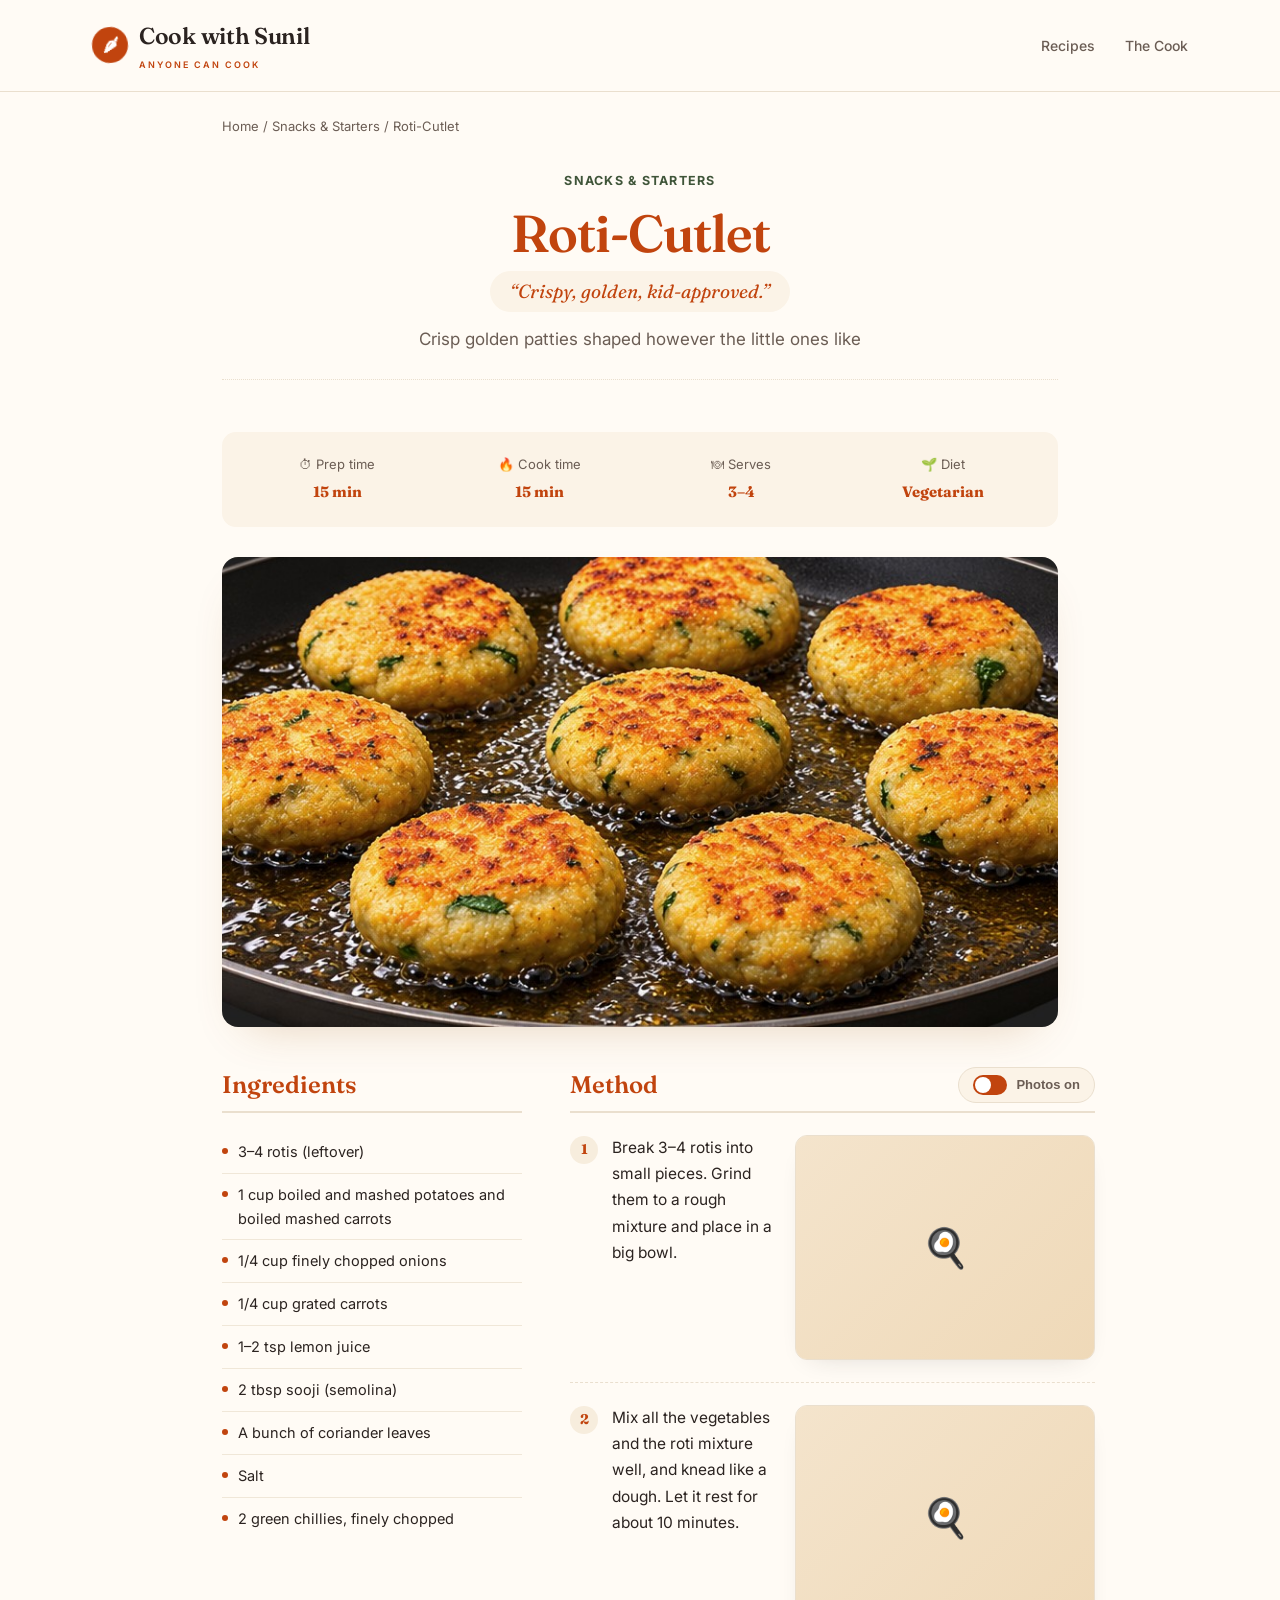
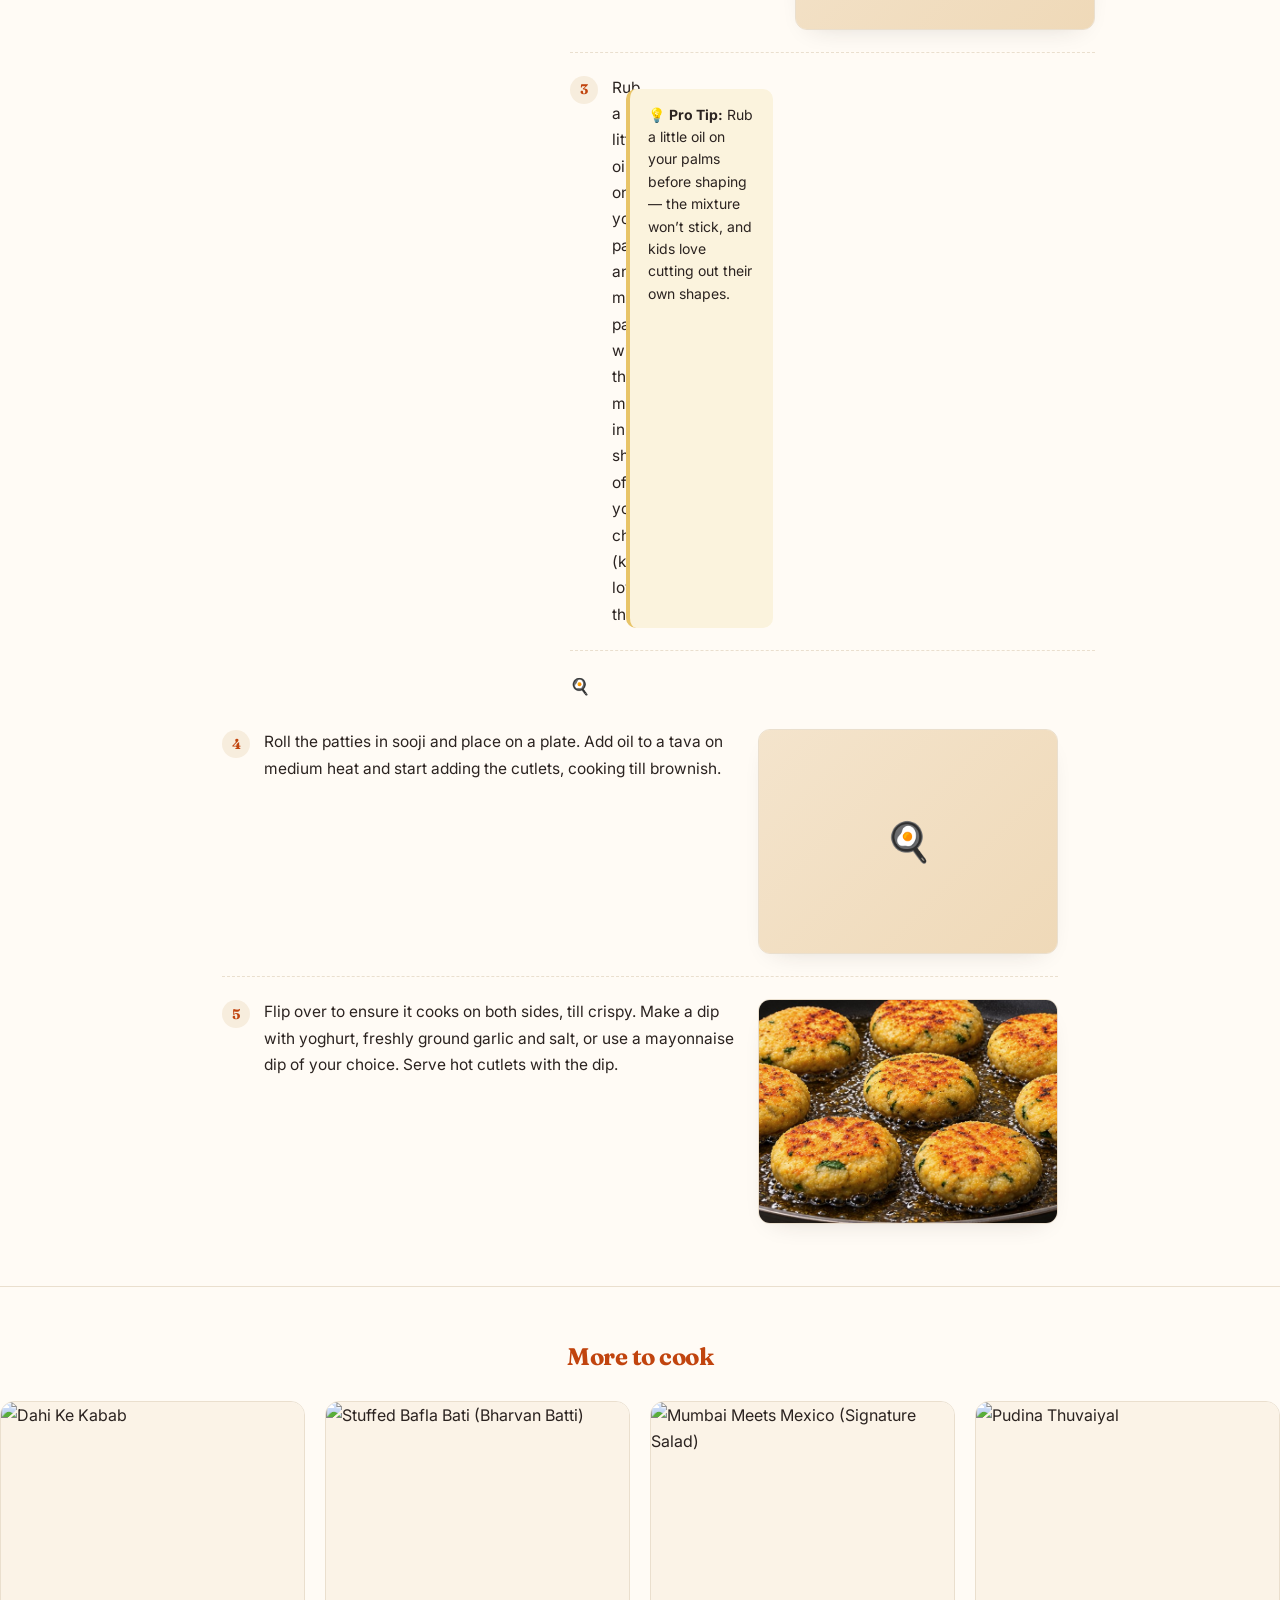
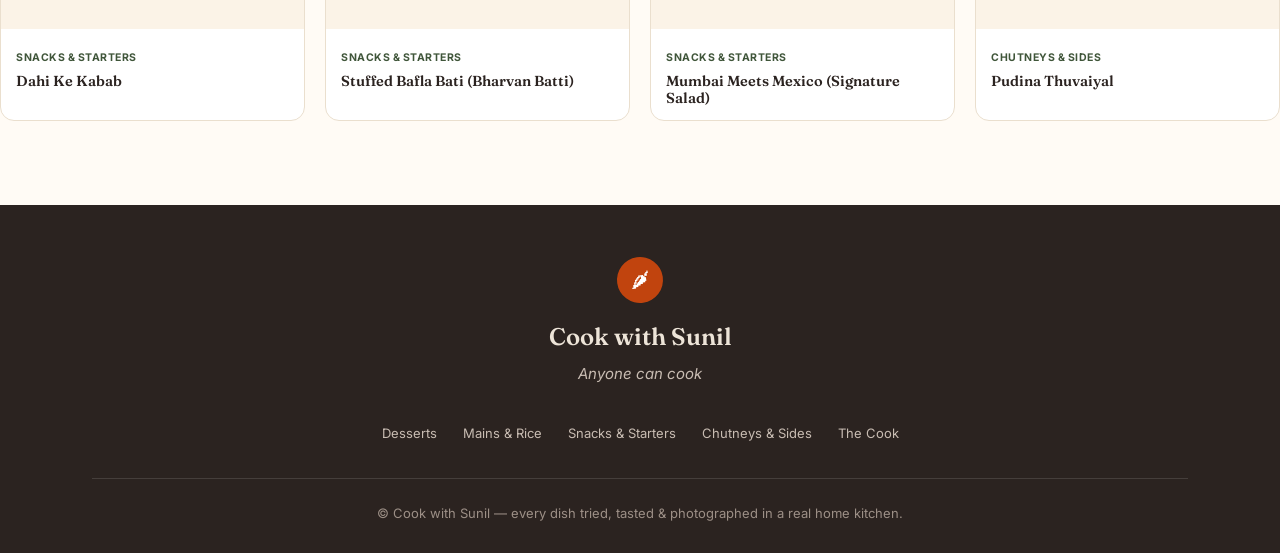
==== commit 89a492e9: "update" ====
--- a/recipes/roti-cutlet.html
+++ b/recipes/roti-cutlet.html
@@ -1,199 +1,90 @@
-<!DOCTYPE html>
-<html lang="en">
-<head>
-  <meta charset="UTF-8">
-  <meta name="viewport" content="width=device-width, initial-scale=1.0">
-  <title>Roti-Cutlet — Cook with Sunil</title>
-  <link rel="preconnect" href="https://fonts.googleapis.com">
-  <link rel="preconnect" href="https://fonts.gstatic.com" crossorigin>
-  <link href="https://fonts.googleapis.com/css2?family=Fraunces:ital,opsz,wght@0,9..144,400;0,9..144,500;0,9..144,600;0,9..144,700;1,9..144,500&family=Inter:wght@400;500;600;700&display=swap" rel="stylesheet">
-  <link rel="stylesheet" href="../style.css">
-</head>
-<body>
+<!DOCTYPE html><html lang="en"><head><meta charset="UTF-8">
+<meta name="viewport" content="width=device-width, initial-scale=1.0">
+<title>Roti-Cutlet — Cook with Sunil</title><link rel="preconnect" href="https://fonts.googleapis.com"><link rel="preconnect" href="https://fonts.gstatic.com" crossorigin><link href="https://fonts.googleapis.com/css2?family=Fraunces:ital,opsz,wght@0,9..144,400;0,9..144,500;0,9..144,600;0,9..144,700;1,9..144,500&family=Inter:wght@400;500;600;700&display=swap" rel="stylesheet">
+<link rel="stylesheet" href="../style.css"></head><body>
+<header><div class="nav">
+    <a class="logo" href="../index.html"><span class="mark">🌶</span><span>Cook with Sunil<small>Anyone can cook</small></span></a>
+    <nav class="links">
+      <a href="../index.html#recipes">Recipes</a>
+      <a href="../index.html#about">The Cook</a>
+    </nav>
+  </div></header>
+<div class="recipe-wrap">
+  <div class="crumbs"><a href="../index.html">Home</a> / <a href="../index.html#cat-snacks">Snacks &amp; Starters</a> / Roti-Cutlet</div>
+  <div class="rhead">
+    <span class="cat">Snacks &amp; Starters</span>
+    <h1>Roti-Cutlet</h1>
+    <div class="slogan">“Crispy, golden, kid-approved.”</div>
+    <p class="dek">Crisp golden patties shaped however the little ones like</p>
 
-  <header>
-    <div class="nav">
-      <a class="logo" href="../index.html">
-        <span class="mark">🌶</span>
-        <span>Cook with Sunil<small>Anyone can cook</small></span>
-      </a>
-      <nav class="links">
-        <a href="../index.html#recipes">Recipes</a>
-        <a href="../index.html#about">The Cook</a>
-      </nav>
-    </div>
-  </header>
-
-  <div class="recipe-wrap">
-
-    <div class="crumbs">
-      <a href="../index.html">Home</a> /
-      <a href="../index.html#cat-snacks">Snacks &amp; Starters</a> /
-      Roti-Cutlet
-    </div>
-
-    <div class="rhead">
-      <span class="cat">Snacks &amp; Starters</span>
-      <h1>Roti-Cutlet</h1>
-      <div class="slogan">“Crispy, golden, kid-approved.”</div>
-      <p class="dek">Crisp golden patties shaped however the little ones like</p>
-      <div class="dots"></div>
-    </div>
-
-    <div class="meta-bar">
-      <div class="mi"><div class="k">⏱ Prep time</div><div class="v">15 min</div></div>
-      <div class="mi"><div class="k">🔥 Cook time</div><div class="v">15 min</div></div>
-      <div class="mi"><div class="k">🍽 Serves</div><div class="v">3–4</div></div>
-      <div class="mi"><div class="k">🌱 Diet</div><div class="v">Vegetarian</div></div>
-    </div>
-
-    <div class="rhero-img">
-      <img src="images/ShallowFryPatties.jpg" alt="Roti-Cutlet">
-    </div>
-
-    <div class="recipe-body">
-
-      <!-- INGREDIENTS -->
-      <div class="ing-col">
-        <h2>Ingredients</h2>
-        <div class="hr"></div>
-        <div class="ing-group">
-          <ul class="ing-list">
-            <li>3–4 rotis (leftover)</li>
-            <li>1 cup boiled and mashed potatoes and boiled mashed carrots</li>
-            <li>1/4 cup finely chopped onions</li>
-            <li>1/4 cup grated carrots</li>
-            <li>1–2 tsp lemon juice</li>
-            <li>2 tbsp sooji (semolina)</li>
-            <li>A bunch of coriander leaves</li>
-            <li>Salt</li>
-            <li>2 green chillies, finely chopped</li>
-          </ul>
-        </div>
+    <div class="dots"></div>
+  </div>
+  <div class="meta-bar">
+    <div class="mi"><div class="k">⏱ Prep time</div><div class="v">15 min</div></div>
+    <div class="mi"><div class="k">🔥 Cook time</div><div class="v">15 min</div></div>
+    <div class="mi"><div class="k">🍽 Serves</div><div class="v">3–4</div></div>
+    <div class="mi"><div class="k">🌱 Diet</div><div class="v">Vegetarian</div></div>
+  </div>
+  <div class="rhero-img"><img src="images/ShallowFryPatties.jpg" alt="Roti-Cutlet"></div>
+  <div class="recipe-body">
+    <div class="ing-col"><h2>Ingredients</h2><div class="hr"></div><div class="ing-group">
+    <ul class="ing-list"><li>3–4 rotis (leftover)</li><li>1 cup boiled and mashed potatoes and boiled mashed carrots</li>
+    <li>1/4 cup finely chopped onions</li>
+    <li>1/4 cup grated carrots</li>
+    <li>1–2 tsp lemon juice</li>
+    <li>2 tbsp sooji (semolina)</li><li>A bunch of coriander leaves</li>
+    <li>Salt</li><li>2 green chillies, finely chopped</li></ul></div></div>
+    <div class="method-col" id="methodCol">
+      <div class="method-head">
+        <h2>Method</h2>
+        <button class="photo-toggle" onclick="document.getElementById('methodCol').classList.toggle('photos-off')" aria-label="Toggle step photos">
+          <span class="sw"></span><span class="lbl-on">Photos on</span><span class="lbl-off">Photos off</span>
+        </button>
+      </div>
+      <div class="hr"></div>
+      <div class="step">
+      	<div class="step-textwrap">
+      		<div class="step-num">1</div>
+      		<div class="step-text"><p>Break 3–4 rotis into small pieces. Grind them to a rough mixture and place in a big bowl.</p></div>
+      	</div>
+      	<div class="step-imgbox">
+      		<img src="https://blogger.googleusercontent.com/img/b/R29vZ2xl/AVvXsEh2dqqE704uBh4hRAGPXHVUBP8OnBsLX6yEpGLW4JAv_m7zp0CteZa7-JMsQDPhw6bWCqvStCzgMV7E_QYKPdjQCLGt3HzcbpElyhjtNiKp_ELKt7i7dH6aCMytRm6L7MxPrPAR6CMxEHY/s1600/20161216_183708.jpg" alt="Roti-Cutlet — step 1" loading="lazy" onerror="this.style.display='none';this.parentNode.insertAdjacentHTML('beforeend','<div class=\'fallback\'>🍳</div>')">
+      	</div>
       </div>
 
-      <!-- METHOD -->
-      <div class="method-col" id="methodCol">
-        <div class="method-head">
-          <h2>Method</h2>
-          <button class="photo-toggle" onclick="document.getElementById('methodCol').classList.toggle('photos-off')" aria-label="Toggle step photos">
-            <span class="sw"></span><span class="lbl-on">Photos on</span><span class="lbl-off">Photos off</span>
-          </button>
-        </div>
-        <div class="hr"></div>
+      <div class="step"><div class="step-textwrap"><div class="step-num">2</div><div class="step-text"><p>Mix all the vegetables and the roti mixture well, and knead like a dough. Let it rest for about 10 minutes.</p></div></div>
+      <div class="step-imgbox"><img src="https://blogger.googleusercontent.com/img/b/R29vZ2xl/AVvXsEgrw63L-2mOVcC4Pb49NdZPrewib-RMG2NMFp57ixHspjKDkJbnlpKO8SdXwFtspnAcPnC3t_DVxJm0iSY29Jll29SJYTnr-mnawMr5Ubv-02wGu3YuuuObPic-THzdFr-c003z3vTU2eE/s1600/Dough.JPG" alt="Roti-Cutlet — step 2" loading="lazy" onerror="this.style.display='none';this.parentNode.insertAdjacentHTML('beforeend','<div class=\'fallback\'>🍳</div>')"></div></div>
 
-        <!-- Step 1 -->
-        <div class="step">
-          <div class="step-textwrap">
-            <div class="step-num">1</div>
-            <div class="step-text">
-              <p>Break 3–4 rotis into small pieces. Grind them to a rough mixture and place in a big bowl.</p>
-            </div>
-          </div>
-          <div class="step-imgbox">
-            <img src="https://blogger.googleusercontent.com/img/b/R29vZ2xl/AVvXsEh2dqqE704uBh4hRAGPXHVUBP8OnBsLX6yEpGLW4JAv_m7zp0CteZa7-JMsQDPhw6bWCqvStCzgMV7E_QYKPdjQCLGt3HzcbpElyhjtNiKp_ELKt7i7dH6aCMytRm6L7MxPrPAR6CMxEHY/s1600/20161216_183708.jpg" alt="Roti-Cutlet — step 1" loading="lazy" onerror="this.style.display='none';this.parentNode.insertAdjacentHTML('beforeend','<div class=\'fallback\'>🍳</div>')">
-          </div>
-        </div>
+      <div class="step">
+      	<div class="step-textwrap">
+      		<div class="step-num">3</div>
+	      	<div class="step-text"><p>Rub a little oil on your palm and make patties with the mixture in shapes of your choice (kids love this).</p></div>
+      		<div class="tip pro">💡 <b>Pro Tip:</b> Rub a little oil on your palms before shaping — the mixture won’t stick, and kids love cutting out their own shapes.</div>
+      	</div>
+      </div>
 
-        <!-- Step 2 -->
-        <div class="step">
-          <div class="step-textwrap">
-            <div class="step-num">2</div>
-            <div class="step-text">
-              <p>Mix all the vegetables and the roti mixture well, and knead like a dough. Let it rest for about 10 minutes.</p>
-            </div>
-          </div>
-          <div class="step-imgbox">
-            <img src="https://blogger.googleusercontent.com/img/b/R29vZ2xl/AVvXsEgrw63L-2mOVcC4Pb49NdZPrewib-RMG2NMFp57ixHspjKDkJbnlpKO8SdXwFtspnAcPnC3t_DVxJm0iSY29Jll29SJYTnr-mnawMr5Ubv-02wGu3YuuuObPic-THzdFr-c003z3vTU2eE/s1600/Dough.JPG" alt="Roti-Cutlet — step 2" loading="lazy" onerror="this.style.display='none';this.parentNode.insertAdjacentHTML('beforeend','<div class=\'fallback\'>🍳</div>')">
-          </div>
-        </div>
-
-        <!-- Step 3 (with Pro Tip nested inside) -->
-        <div class="step">
-          <div class="step-textwrap">
-            <div class="step-num">3</div>
-            <div class="step-text">
-              <p>Rub a little oil on your palm and make patties with the mixture in shapes of your choice (kids love this).</p>
-              <div class="tip pro">💡 <b>Pro Tip:</b> Rub a little oil on your palms before shaping — the mixture won’t stick, and kids love cutting out their own shapes.</div>
-            </div>
-          </div>
-          <div class="step-imgbox">
-            <img src="https://blogger.googleusercontent.com/img/b/R29vZ2xl/AVvXsEi42mzKOYwIpP_gBPDmGt_sqwCoIdZWVwqjA3xkdApYcd7gaKWJpO2ey3RX4Mu4XHOj7CRXw1a2giFS34WKxKeqs5siKNpjKYgExgu992uqHU5H1T8fjILwknlozisyLirfSRx3wuj_3cs/s1600/Shapes.JPG" alt="Roti-Cutlet — step 3" loading="lazy" onerror="this.style.display='none';this.parentNode.insertAdjacentHTML('beforeend','<div class=\'fallback\'>🍳</div>')">
-          </div>
-        </div>
-
-        <!-- Step 4 -->
-        <div class="step">
-          <div class="step-textwrap">
-            <div class="step-num">4</div>
-            <div class="step-text">
-              <p>Roll the patties in sooji and place on a plate. Add oil to a tava on medium heat and start adding the cutlets, cooking till brownish.</p>
-            </div>
-          </div>
-          <div class="step-imgbox">
-            <img src="images/pattiesinSooji.JPG" alt="Roti-Cutlet — step 4" loading="lazy" onerror="this.style.display='none';this.parentNode.insertAdjacentHTML('beforeend','<div class=\'fallback\'>🍳</div>')">
-          </div>
-        </div>
-
-        <!-- Step 5 -->
-        <div class="step">
-          <div class="step-textwrap">
-            <div class="step-num">5</div>
-            <div class="step-text">
-              <p>Flip over to ensure it cooks on both sides, till crispy. Make a dip with yoghurt, freshly ground garlic and salt, or use a mayonnaise dip of your choice. Serve hot cutlets with the dip.</p>
-            </div>
-          </div>
-          <div class="step-imgbox">
-            <img src="images/ShallowFryPatties.jpg" alt="Roti-Cutlet — step 5" loading="lazy" onerror="this.style.display='none';this.parentNode.insertAdjacentHTML('beforeend','<div class=\'fallback\'>🍳</div>')">
-          </div>
-        </div>
-
-      </div><!-- /method-col -->
-
-    </div><!-- /recipe-body -->
-
-    <!-- MORE TO COOK -->
-    <section class="more">
-      <h2>More to cook</h2>
-      <div class="more-grid">
-        <a class="mini" href="dahi-ke-kabab.html">
-          <div class="mini-imgbox"><img src="https://blogger.googleusercontent.com/img/b/R29vZ2xl/AVvXsEhenN1s5Jiac1G-pbohjUM249xzvGFm3jf5kSj56xplCSXVtcHLGimD4LZ4NJWnolzxZd3FnyPrOJ2uaZqwNsiNmnnwuAV_sNTugXSMS69ebXO3aFKRUMzMpRTNVwaDNpOuK_WzVVysIMU/s1600/20160713_191837.jpg" alt="Dahi Ke Kabab" loading="lazy"></div>
-          <div class="mini-body"><span class="cat">Snacks &amp; Starters</span><h4>Dahi Ke Kabab</h4></div>
-        </a>
-        <a class="mini" href="stuffed-bafla-bati.html">
-          <div class="mini-imgbox"><img src="https://blogger.googleusercontent.com/img/b/R29vZ2xl/AVvXsEiE6mlId9qHucNRJmh9KgJC_mFvnOPAeF1JdLgCGEiuiAC-ZcavAeBeXEUVF7Yqpzw_WYfKelt8BISRjWqrp4NXorxo4FDapHoyJ_9gQRP6Za9vZZnNcGZ80BP8h7YeNfulwo-5lq1vnrQ/s1600/20170205_131825.jpg" alt="Stuffed Bafla Bati (Bharvan Batti)" loading="lazy"></div>
-          <div class="mini-body"><span class="cat">Snacks &amp; Starters</span><h4>Stuffed Bafla Bati (Bharvan Batti)</h4></div>
-        </a>
-        <a class="mini" href="mumbai-meets-mexico-signature-salad.html">
-          <div class="mini-imgbox"><img src="https://blogger.googleusercontent.com/img/b/R29vZ2xl/AVvXsEiPVGfZgb_vbFJzCrRrokZDkWzpPA3eaFC8uePCwQwnpmatWI_PqnGOxtR1TtI1C7z-S4FWOAka4y0vxbvQzpNoXQLZIXMTinGe_Yiqvjn3AgZ1Y8Dhe9PY2_-Z-a2RHFv0I8VTkstrA8g/s1600/20170217_124840.jpg" alt="Mumbai Meets Mexico (Signature Salad)" loading="lazy"></div>
-          <div class="mini-body"><span class="cat">Snacks &amp; Starters</span><h4>Mumbai Meets Mexico (Signature Salad)</h4></div>
-        </a>
-        <a class="mini" href="pudina-thuvaiyal.html">
-          <div class="mini-imgbox"><img src="https://blogger.googleusercontent.com/img/b/R29vZ2xl/AVvXsEhF_JLlzzImtAB-aK-VqXWZ7imxDiXHdghusbhHlmqI6Mui17QLjEtxDnAkiiumhVhEcResrKe85SBDqQ5V5i7YfeUi4BRLkUC4Se1vOrA9KpQroZGYI82nofA6fdEDqZi_3i1RG_dpq9A/s1600/20170208_172454.jpg" alt="Pudina Thuvaiyal" loading="lazy"></div>
-          <div class="mini-body"><span class="cat">Chutneys &amp; Sides</span><h4>Pudina Thuvaiyal</h4></div>
-        </a>
-      </div>
-    </section>
-
-  </div><!-- /recipe-wrap -->
-
-  <footer>
-    <div class="wrap">
-      <div class="foot-top">
-        <div class="mark">🌶</div>
-        <h3>Cook with Sunil</h3>
-        <p>Anyone can cook</p>
-      </div>
-      <div class="foot-nav">
-        <a href="../index.html#cat-desserts">Desserts</a>
-        <a href="../index.html#cat-mains">Mains &amp; Rice</a>
-        <a href="../index.html#cat-snacks">Snacks &amp; Starters</a>
-        <a href="../index.html#cat-chutneys">Chutneys &amp; Sides</a>
-        <a href="../index.html#about">The Cook</a>
-      </div>
-      <div class="foot-bottom">© Cook with Sunil — every dish tried, tasted &amp; photographed in a real home kitchen.</div>
+      <img src="images/pattiesinSooji.JPG" alt="Roti-Cutlet — step 4" loading="lazy" onerror="this.style.display='none';this.parentNode.insertAdjacentHTML('beforeend','<div class=\'fallback\'>🍳</div>')"></div></div>
+      <div class="step"><div class="step-textwrap"><div class="step-num">4</div>
+      <div class="step-text"><p>Roll the patties in sooji and place on a plate. Add oil to a tava on medium heat and start adding the cutlets, cooking till brownish.</p></div></div>
+      <div class="step-imgbox">
+      <img src="images/pattiesinSooji.JPG" alt="Roti-Cutlet — step 4" loading="lazy" onerror="this.style.display='none';this.parentNode.insertAdjacentHTML('beforeend','<div class=\'fallback\'>🍳</div>')"></div></div>
+      <div class="step"><div class="step-textwrap"><div class="step-num">5</div><div class="step-text"><p>Flip over to ensure it cooks on both sides, till crispy. Make a dip with yoghurt, freshly ground garlic and salt, or use a mayonnaise dip of your choice. Serve hot cutlets with the dip.</p></div></div><div class="step-imgbox">
+      <img src="images/ShallowFryPatties.jpg" alt="Roti-Cutlet — step 5" loading="lazy" onerror="this.style.display='none';this.parentNode.insertAdjacentHTML('beforeend','<div class=\'fallback\'>🍳</div>')"></div></div>
     </div>
-  </footer>
-
-</body>
-</html>
+  </div>
+  <section class="more"><h2>More to cook</h2><div class="more-grid"><a class="mini" href="dahi-ke-kabab.html">
+      <div class="mini-imgbox"><img src="https://blogger.googleusercontent.com/img/b/R29vZ2xl/AVvXsEhenN1s5Jiac1G-pbohjUM249xzvGFm3jf5kSj56xplCSXVtcHLGimD4LZ4NJWnolzxZd3FnyPrOJ2uaZqwNsiNmnnwuAV_sNTugXSMS69ebXO3aFKRUMzMpRTNVwaDNpOuK_WzVVysIMU/s1600/20160713_191837.jpg" alt="Dahi Ke Kabab" loading="lazy"></div>
+      <div class="mini-body"><span class="cat">Snacks &amp; Starters</span><h4>Dahi Ke Kabab</h4></div></a><a class="mini" href="stuffed-bafla-bati.html">
+      <div class="mini-imgbox"><img src="https://blogger.googleusercontent.com/img/b/R29vZ2xl/AVvXsEiE6mlId9qHucNRJmh9KgJC_mFvnOPAeF1JdLgCGEiuiAC-ZcavAeBeXEUVF7Yqpzw_WYfKelt8BISRjWqrp4NXorxo4FDapHoyJ_9gQRP6Za9vZZnNcGZ80BP8h7YeNfulwo-5lq1vnrQ/s1600/20170205_131825.jpg" alt="Stuffed Bafla Bati (Bharvan Batti)" loading="lazy"></div>
+      <div class="mini-body"><span class="cat">Snacks &amp; Starters</span><h4>Stuffed Bafla Bati (Bharvan Batti)</h4></div></a><a class="mini" href="mumbai-meets-mexico-signature-salad.html">
+      <div class="mini-imgbox"><img src="https://blogger.googleusercontent.com/img/b/R29vZ2xl/AVvXsEiPVGfZgb_vbFJzCrRrokZDkWzpPA3eaFC8uePCwQwnpmatWI_PqnGOxtR1TtI1C7z-S4FWOAka4y0vxbvQzpNoXQLZIXMTinGe_Yiqvjn3AgZ1Y8Dhe9PY2_-Z-a2RHFv0I8VTkstrA8g/s1600/20170217_124840.jpg" alt="Mumbai Meets Mexico (Signature Salad)" loading="lazy"></div>
+      <div class="mini-body"><span class="cat">Snacks &amp; Starters</span><h4>Mumbai Meets Mexico (Signature Salad)</h4></div></a><a class="mini" href="pudina-thuvaiyal.html">
+      <div class="mini-imgbox"><img src="https://blogger.googleusercontent.com/img/b/R29vZ2xl/AVvXsEhF_JLlzzImtAB-aK-VqXWZ7imxDiXHdghusbhHlmqI6Mui17QLjEtxDnAkiiumhVhEcResrKe85SBDqQ5V5i7YfeUi4BRLkUC4Se1vOrA9KpQroZGYI82nofA6fdEDqZi_3i1RG_dpq9A/s1600/20170208_172454.jpg" alt="Pudina Thuvaiyal" loading="lazy"></div>
+      <div class="mini-body"><span class="cat">Chutneys &amp; Sides</span><h4>Pudina Thuvaiyal</h4></div></a></div></section>
+</div>
+<footer><div class="wrap">
+    <div class="foot-top"><div class="mark">🌶</div><h3>Cook with Sunil</h3><p>Anyone can cook</p></div>
+    <div class="foot-nav"><a href="../index.html#cat-desserts">Desserts</a><a href="../index.html#cat-mains">Mains &amp; Rice</a><a href="../index.html#cat-snacks">Snacks &amp; Starters</a><a href="../index.html#cat-chutneys">Chutneys &amp; Sides</a><a href="../index.html#about">The Cook</a></div>
+    <div class="foot-bottom">© Cook with Sunil — every dish tried, tasted &amp; photographed in a real home kitchen.</div>
+  </div></footer>
+</body></html>
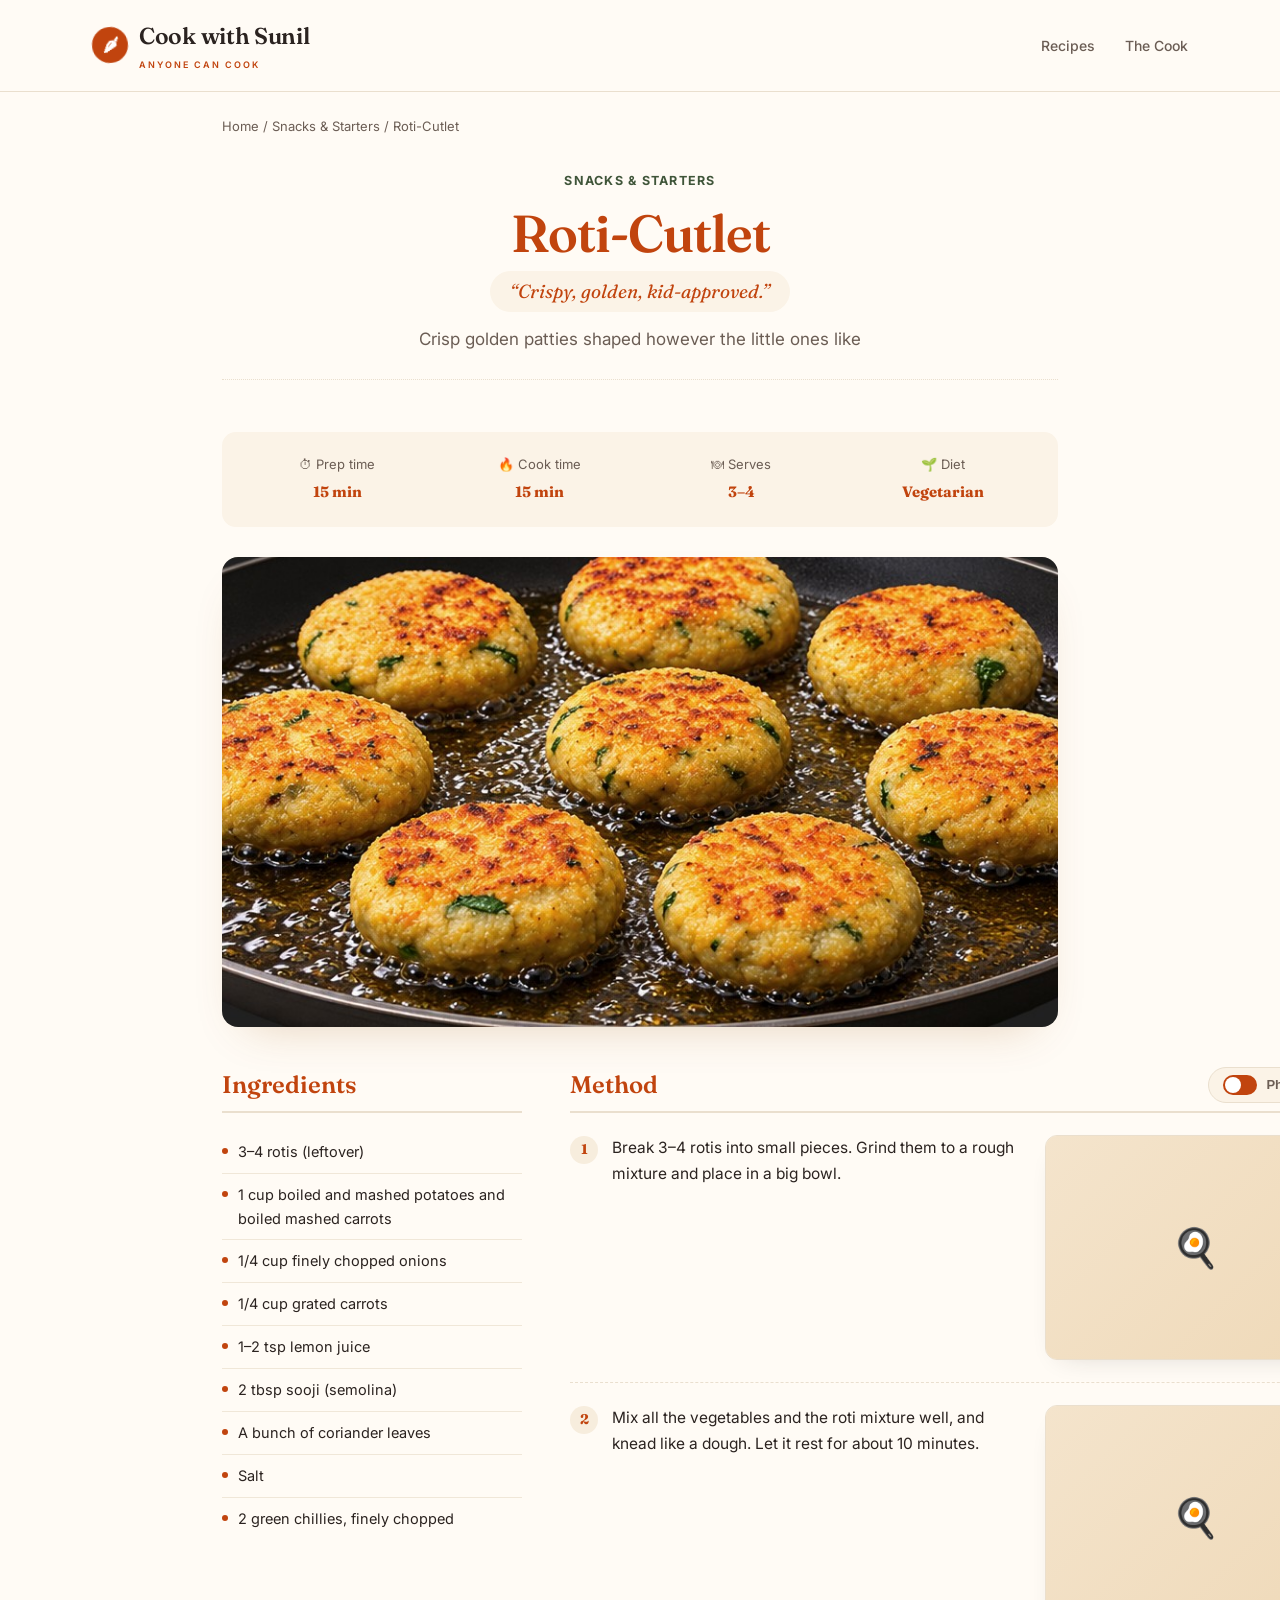
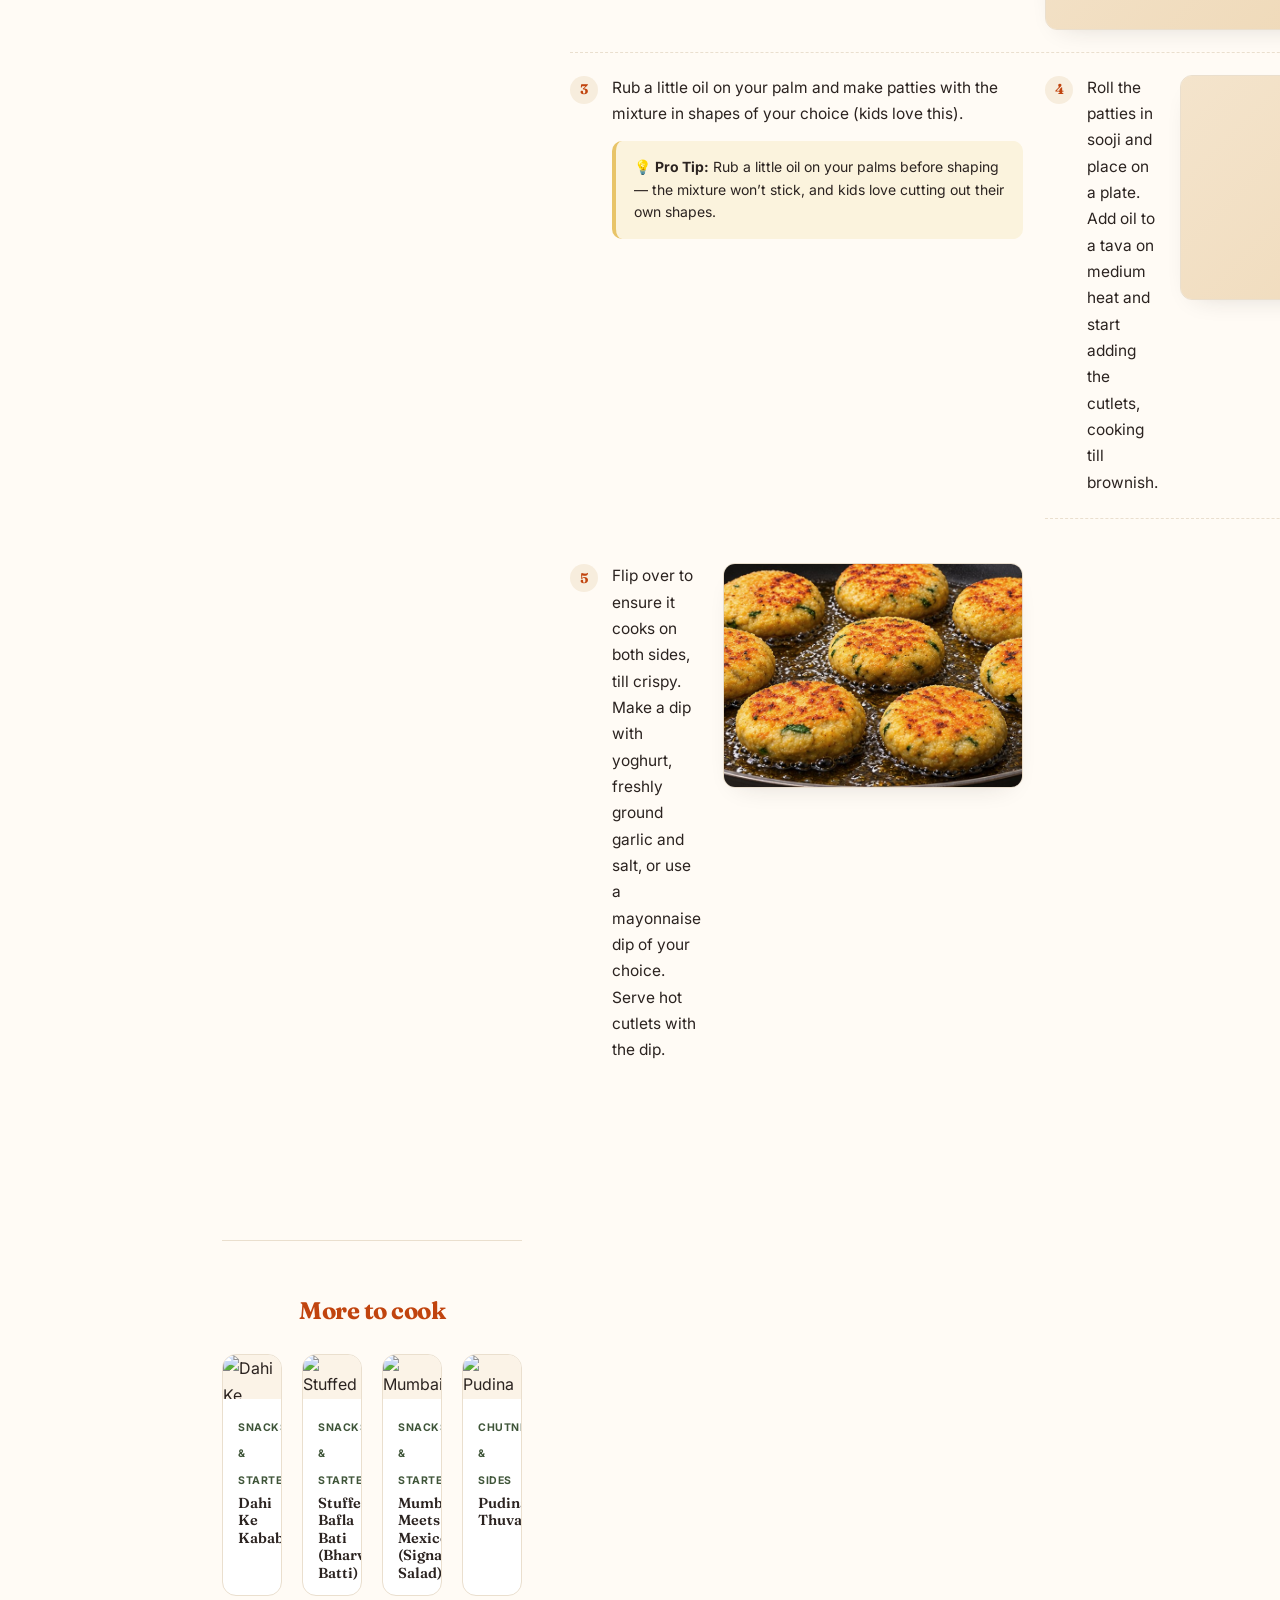
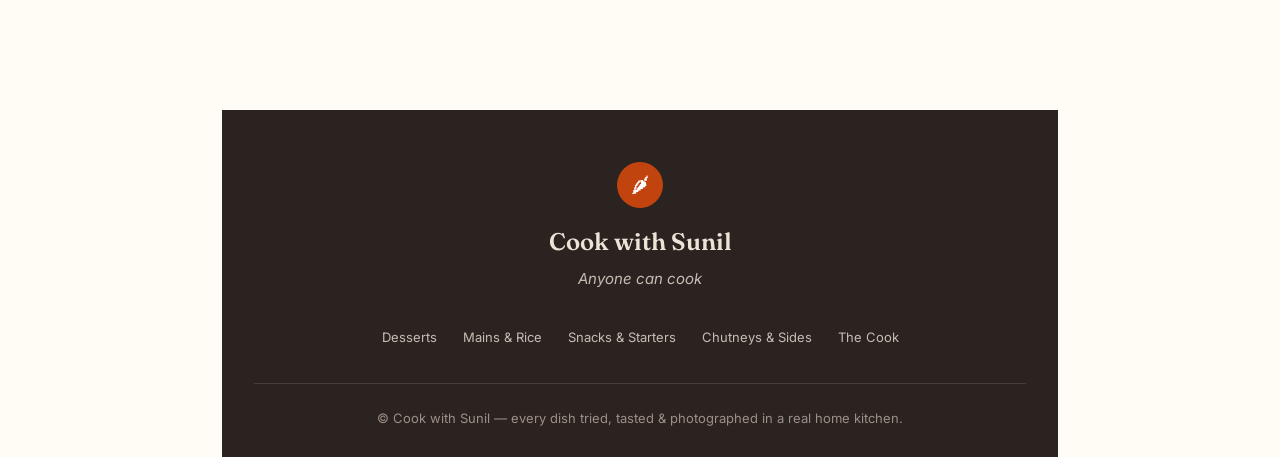
==== commit 0ec4c199: "update" ====
--- a/recipes/roti-cutlet.html
+++ b/recipes/roti-cutlet.html
@@ -27,13 +27,7 @@
   </div>
   <div class="rhero-img"><img src="images/ShallowFryPatties.jpg" alt="Roti-Cutlet"></div>
   <div class="recipe-body">
-    <div class="ing-col"><h2>Ingredients</h2><div class="hr"></div><div class="ing-group">
-    <ul class="ing-list"><li>3–4 rotis (leftover)</li><li>1 cup boiled and mashed potatoes and boiled mashed carrots</li>
-    <li>1/4 cup finely chopped onions</li>
-    <li>1/4 cup grated carrots</li>
-    <li>1–2 tsp lemon juice</li>
-    <li>2 tbsp sooji (semolina)</li><li>A bunch of coriander leaves</li>
-    <li>Salt</li><li>2 green chillies, finely chopped</li></ul></div></div>
+    <div class="ing-col"><h2>Ingredients</h2><div class="hr"></div><div class="ing-group"><ul class="ing-list"><li>3–4 rotis (leftover)</li><li>1 cup boiled and mashed potatoes and boiled mashed carrots</li><li>1/4 cup finely chopped onions</li><li>1/4 cup grated carrots</li><li>1–2 tsp lemon juice</li><li>2 tbsp sooji (semolina)</li><li>A bunch of coriander leaves</li><li>Salt</li><li>2 green chillies, finely chopped</li></ul></div></div>
     <div class="method-col" id="methodCol">
       <div class="method-head">
         <h2>Method</h2>
@@ -41,33 +35,16 @@
           <span class="sw"></span><span class="lbl-on">Photos on</span><span class="lbl-off">Photos off</span>
         </button>
       </div>
-      <div class="hr"></div>
-      <div class="step">
-      	<div class="step-textwrap">
-      		<div class="step-num">1</div>
-      		<div class="step-text"><p>Break 3–4 rotis into small pieces. Grind them to a rough mixture and place in a big bowl.</p></div>
-      	</div>
-      	<div class="step-imgbox">
-      		<img src="https://blogger.googleusercontent.com/img/b/R29vZ2xl/AVvXsEh2dqqE704uBh4hRAGPXHVUBP8OnBsLX6yEpGLW4JAv_m7zp0CteZa7-JMsQDPhw6bWCqvStCzgMV7E_QYKPdjQCLGt3HzcbpElyhjtNiKp_ELKt7i7dH6aCMytRm6L7MxPrPAR6CMxEHY/s1600/20161216_183708.jpg" alt="Roti-Cutlet — step 1" loading="lazy" onerror="this.style.display='none';this.parentNode.insertAdjacentHTML('beforeend','<div class=\'fallback\'>🍳</div>')">
-      	</div>
-      </div>
+      <div class="hr"></div><div class="step"><div class="step-textwrap"><div class="step-num">1</div><div class="step-text"><p>Break 3–4 rotis into small pieces. Grind them to a rough mixture and place in a big bowl.</p></div></div><div class="step-imgbox">
+      <img src="https://blogger.googleusercontent.com/img/b/R29vZ2xl/AVvXsEh2dqqE704uBh4hRAGPXHVUBP8OnBsLX6yEpGLW4JAv_m7zp0CteZa7-JMsQDPhw6bWCqvStCzgMV7E_QYKPdjQCLGt3HzcbpElyhjtNiKp_ELKt7i7dH6aCMytRm6L7MxPrPAR6CMxEHY/s1600/20161216_183708.jpg" alt="Roti-Cutlet — step 1" loading="lazy" onerror="this.style.display='none';this.parentNode.insertAdjacentHTML('beforeend','<div class=\'fallback\'>🍳</div>')"></div></div><div class="step"><div class="step-textwrap"><div class="step-num">2</div><div class="step-text"><p>Mix all the vegetables and the roti mixture well, and knead like a dough. Let it rest for about 10 minutes.</p></div></div>
+      <div class="step-imgbox"><img src="https://blogger.googleusercontent.com/img/b/R29vZ2xl/AVvXsEgrw63L-2mOVcC4Pb49NdZPrewib-RMG2NMFp57ixHspjKDkJbnlpKO8SdXwFtspnAcPnC3t_DVxJm0iSY29Jll29SJYTnr-mnawMr5Ubv-02wGu3YuuuObPic-THzdFr-c003z3vTU2eE/s1600/Dough.JPG" alt="Roti-Cutlet — step 2" loading="lazy" onerror="this.style.display='none';this.parentNode.insertAdjacentHTML('beforeend','<div class=\'fallback\'>🍳</div>')"></div></div><div class="step"><div class="step-textwrap"><div class="step-num">3</div><div class="step-text"><p>Rub a little oil on your palm and make patties with the mixture in shapes of your choice (kids love this).</p>
+      <div class="tip pro">💡 <b>Pro Tip:</b> Rub a little oil on your palms before shaping — the mixture won’t stick, and kids love cutting out their own shapes.</div></div></div>
 
-      <div class="step"><div class="step-textwrap"><div class="step-num">2</div><div class="step-text"><p>Mix all the vegetables and the roti mixture well, and knead like a dough. Let it rest for about 10 minutes.</p></div></div>
-      <div class="step-imgbox"><img src="https://blogger.googleusercontent.com/img/b/R29vZ2xl/AVvXsEgrw63L-2mOVcC4Pb49NdZPrewib-RMG2NMFp57ixHspjKDkJbnlpKO8SdXwFtspnAcPnC3t_DVxJm0iSY29Jll29SJYTnr-mnawMr5Ubv-02wGu3YuuuObPic-THzdFr-c003z3vTU2eE/s1600/Dough.JPG" alt="Roti-Cutlet — step 2" loading="lazy" onerror="this.style.display='none';this.parentNode.insertAdjacentHTML('beforeend','<div class=\'fallback\'>🍳</div>')"></div></div>
-
-      <div class="step">
-      	<div class="step-textwrap">
-      		<div class="step-num">3</div>
-	      	<div class="step-text"><p>Rub a little oil on your palm and make patties with the mixture in shapes of your choice (kids love this).</p></div>
-      		<div class="tip pro">💡 <b>Pro Tip:</b> Rub a little oil on your palms before shaping — the mixture won’t stick, and kids love cutting out their own shapes.</div>
-      	</div>
-      </div>
-
-      <img src="images/pattiesinSooji.JPG" alt="Roti-Cutlet — step 4" loading="lazy" onerror="this.style.display='none';this.parentNode.insertAdjacentHTML('beforeend','<div class=\'fallback\'>🍳</div>')"></div></div>
       <div class="step"><div class="step-textwrap"><div class="step-num">4</div>
       <div class="step-text"><p>Roll the patties in sooji and place on a plate. Add oil to a tava on medium heat and start adding the cutlets, cooking till brownish.</p></div></div>
+
       <div class="step-imgbox">
-      <img src="images/pattiesinSooji.JPG" alt="Roti-Cutlet — step 4" loading="lazy" onerror="this.style.display='none';this.parentNode.insertAdjacentHTML('beforeend','<div class=\'fallback\'>🍳</div>')"></div></div>
+      <img src="https://blogger.googleusercontent.com/img/b/R29vZ2xl/AVvXsEha4Yb4Goa1lbwlUOl7wjgx1XruuDTbaB6q2MjqEYARAOnrd3UyRU8TNoF_tGBqC7R0_5j8DjYsBDNxi0Ae571Yzu2GFE_1bJ1bERWKmka9uwuGQM3FErW9C8RghKG-QtUx3u-xYqgXXCM/s1600/Capture.JPG" alt="Roti-Cutlet — step 4" loading="lazy" onerror="this.style.display='none';this.parentNode.insertAdjacentHTML('beforeend','<div class=\'fallback\'>🍳</div>')"></div></div>
       <div class="step"><div class="step-textwrap"><div class="step-num">5</div><div class="step-text"><p>Flip over to ensure it cooks on both sides, till crispy. Make a dip with yoghurt, freshly ground garlic and salt, or use a mayonnaise dip of your choice. Serve hot cutlets with the dip.</p></div></div><div class="step-imgbox">
       <img src="images/ShallowFryPatties.jpg" alt="Roti-Cutlet — step 5" loading="lazy" onerror="this.style.display='none';this.parentNode.insertAdjacentHTML('beforeend','<div class=\'fallback\'>🍳</div>')"></div></div>
     </div>
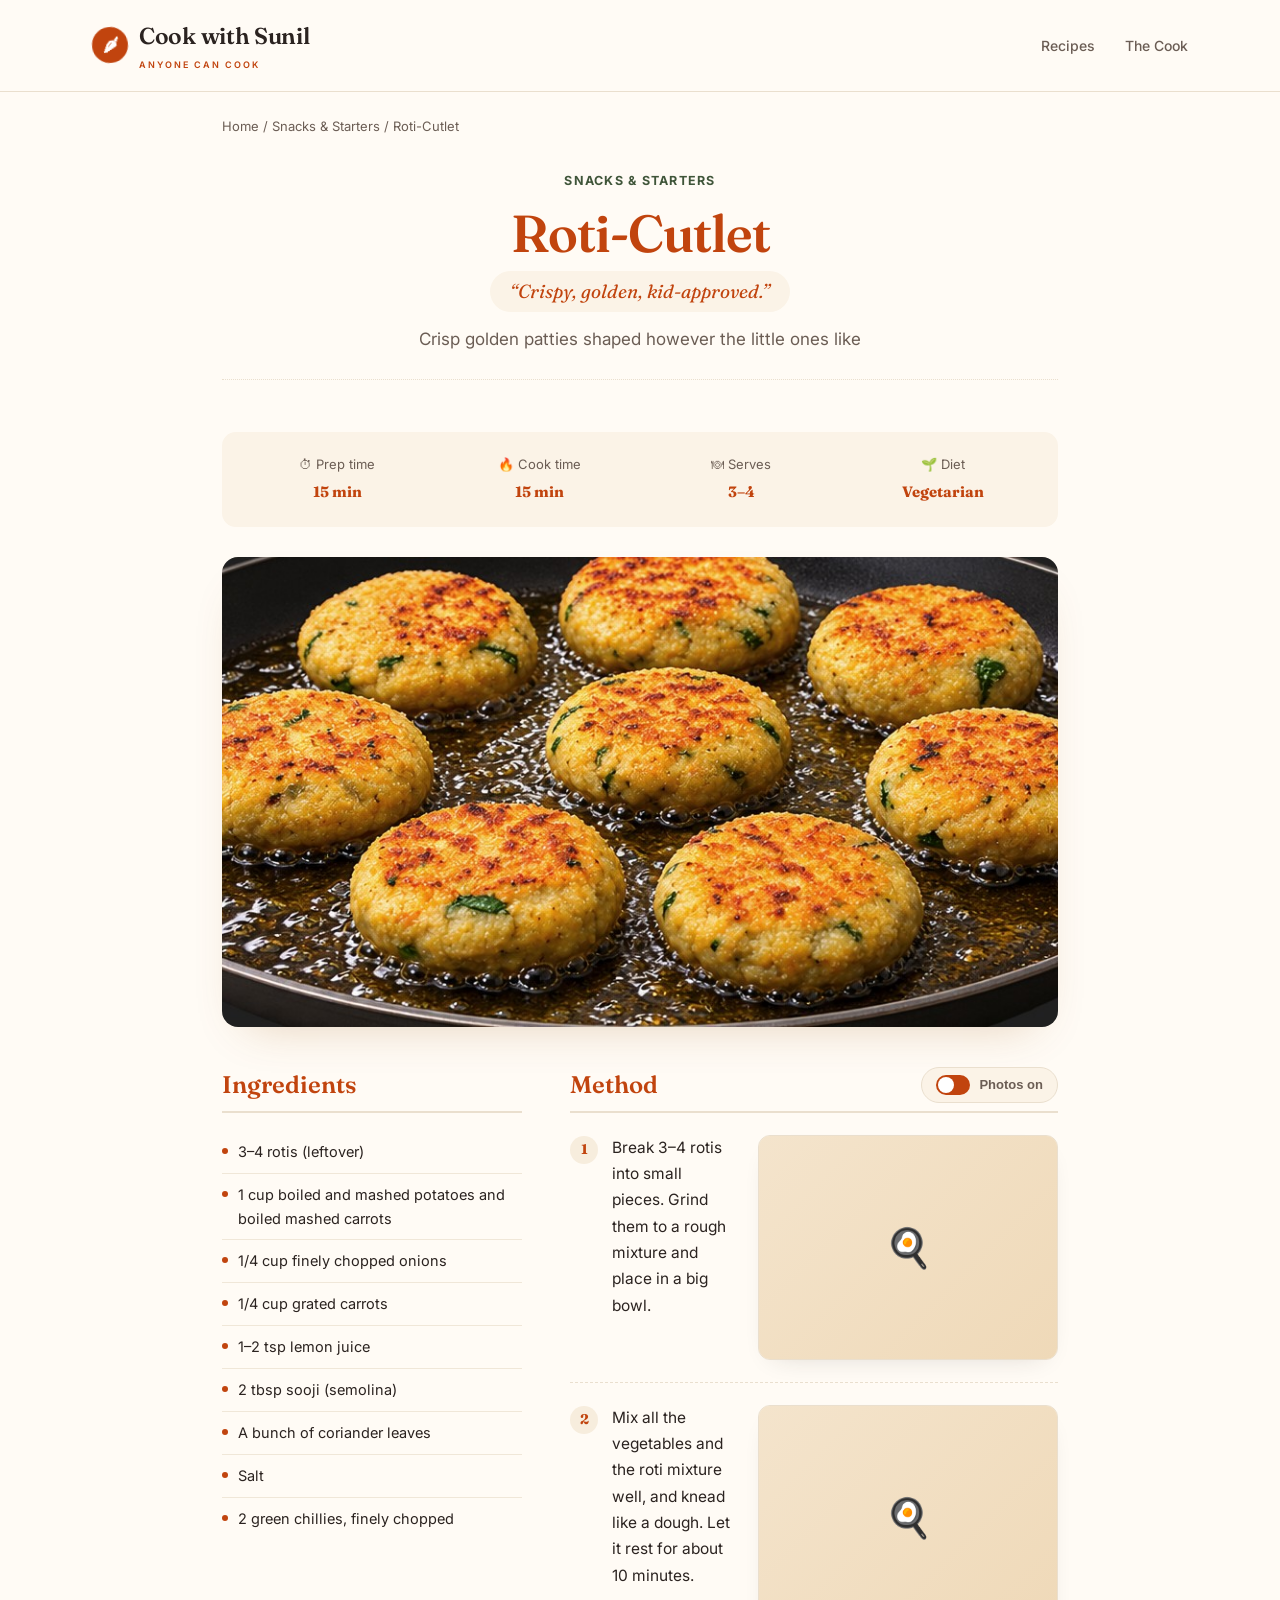
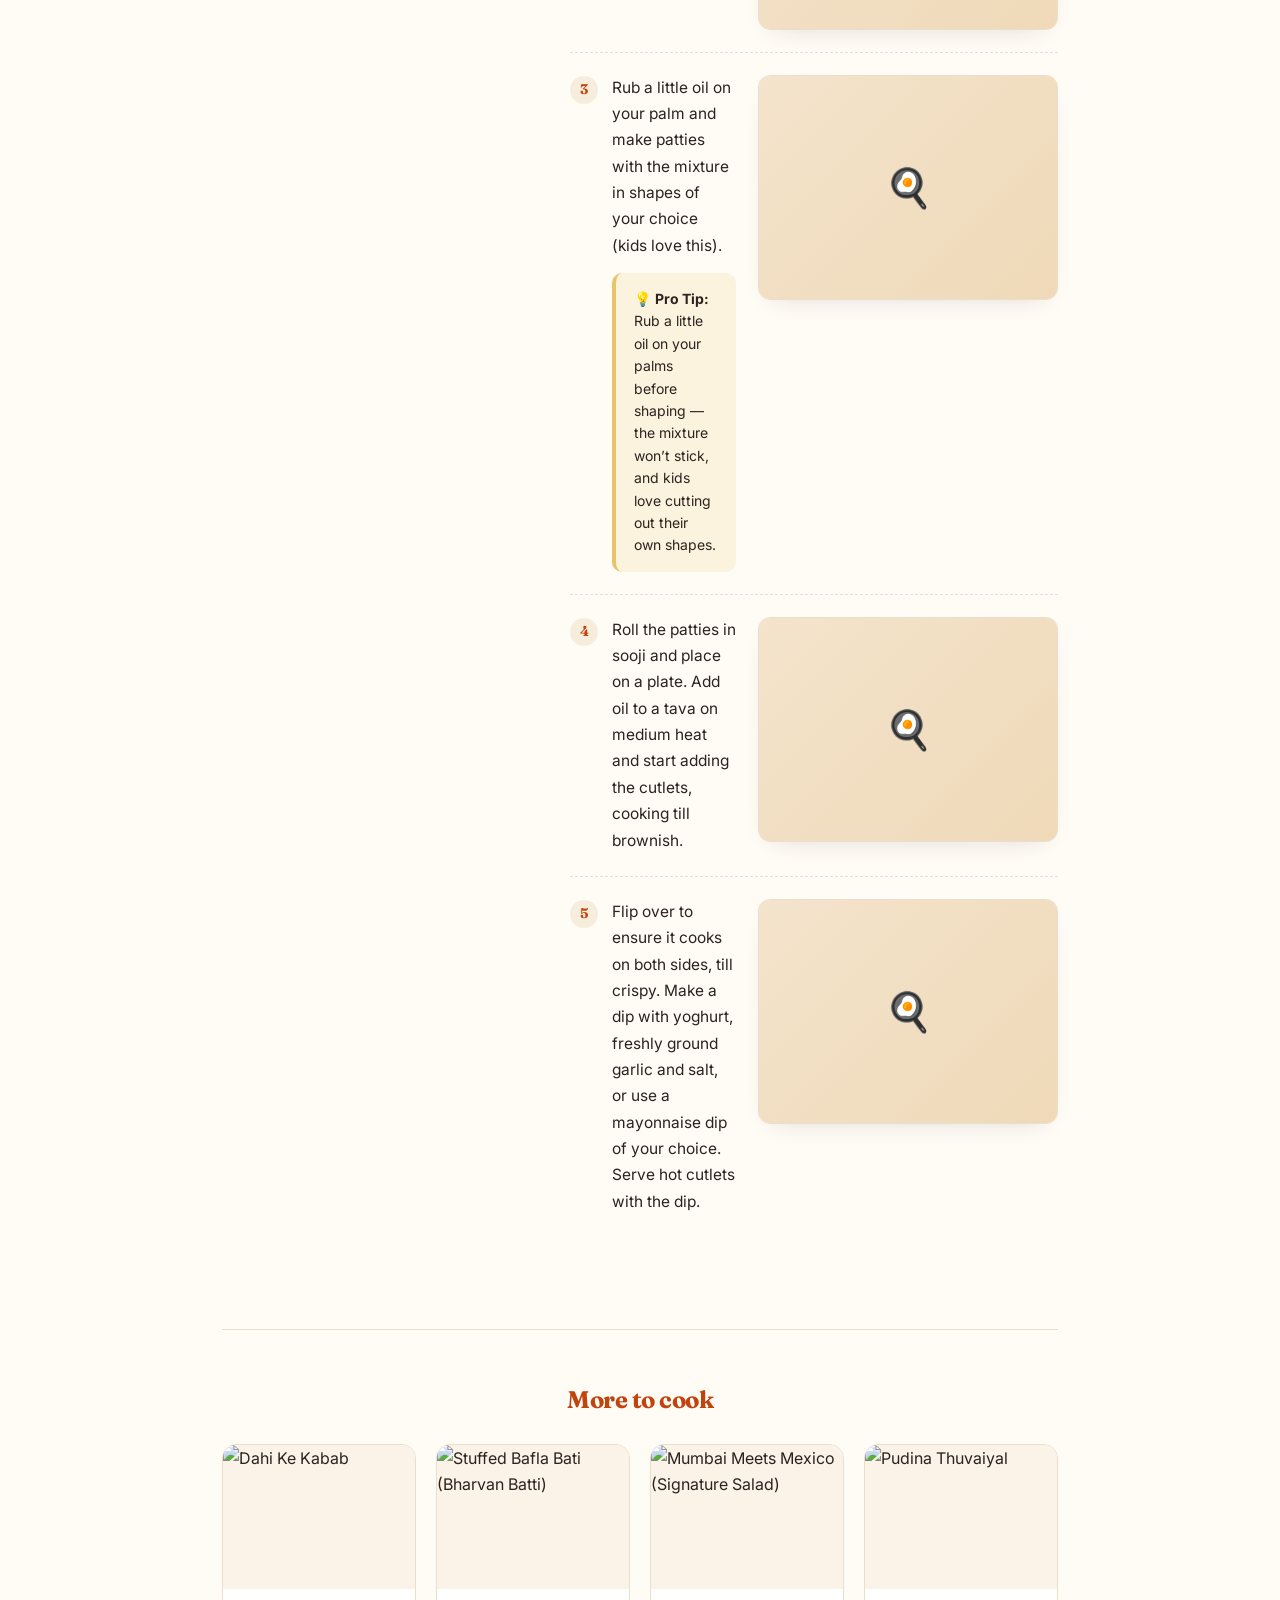
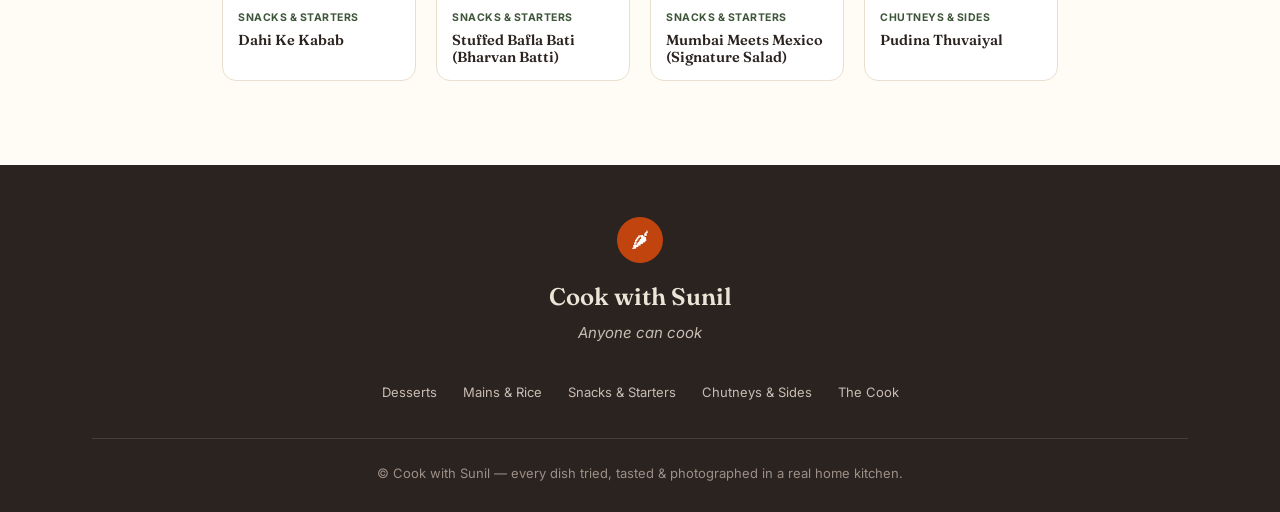
==== commit 94a66c9f: "update" ====
--- a/recipes/roti-cutlet.html
+++ b/recipes/roti-cutlet.html
@@ -35,18 +35,7 @@
           <span class="sw"></span><span class="lbl-on">Photos on</span><span class="lbl-off">Photos off</span>
         </button>
       </div>
-      <div class="hr"></div><div class="step"><div class="step-textwrap"><div class="step-num">1</div><div class="step-text"><p>Break 3–4 rotis into small pieces. Grind them to a rough mixture and place in a big bowl.</p></div></div><div class="step-imgbox">
-      <img src="https://blogger.googleusercontent.com/img/b/R29vZ2xl/AVvXsEh2dqqE704uBh4hRAGPXHVUBP8OnBsLX6yEpGLW4JAv_m7zp0CteZa7-JMsQDPhw6bWCqvStCzgMV7E_QYKPdjQCLGt3HzcbpElyhjtNiKp_ELKt7i7dH6aCMytRm6L7MxPrPAR6CMxEHY/s1600/20161216_183708.jpg" alt="Roti-Cutlet — step 1" loading="lazy" onerror="this.style.display='none';this.parentNode.insertAdjacentHTML('beforeend','<div class=\'fallback\'>🍳</div>')"></div></div><div class="step"><div class="step-textwrap"><div class="step-num">2</div><div class="step-text"><p>Mix all the vegetables and the roti mixture well, and knead like a dough. Let it rest for about 10 minutes.</p></div></div>
-      <div class="step-imgbox"><img src="https://blogger.googleusercontent.com/img/b/R29vZ2xl/AVvXsEgrw63L-2mOVcC4Pb49NdZPrewib-RMG2NMFp57ixHspjKDkJbnlpKO8SdXwFtspnAcPnC3t_DVxJm0iSY29Jll29SJYTnr-mnawMr5Ubv-02wGu3YuuuObPic-THzdFr-c003z3vTU2eE/s1600/Dough.JPG" alt="Roti-Cutlet — step 2" loading="lazy" onerror="this.style.display='none';this.parentNode.insertAdjacentHTML('beforeend','<div class=\'fallback\'>🍳</div>')"></div></div><div class="step"><div class="step-textwrap"><div class="step-num">3</div><div class="step-text"><p>Rub a little oil on your palm and make patties with the mixture in shapes of your choice (kids love this).</p>
-      <div class="tip pro">💡 <b>Pro Tip:</b> Rub a little oil on your palms before shaping — the mixture won’t stick, and kids love cutting out their own shapes.</div></div></div>
-
-      <div class="step"><div class="step-textwrap"><div class="step-num">4</div>
-      <div class="step-text"><p>Roll the patties in sooji and place on a plate. Add oil to a tava on medium heat and start adding the cutlets, cooking till brownish.</p></div></div>
-
-      <div class="step-imgbox">
-      <img src="https://blogger.googleusercontent.com/img/b/R29vZ2xl/AVvXsEha4Yb4Goa1lbwlUOl7wjgx1XruuDTbaB6q2MjqEYARAOnrd3UyRU8TNoF_tGBqC7R0_5j8DjYsBDNxi0Ae571Yzu2GFE_1bJ1bERWKmka9uwuGQM3FErW9C8RghKG-QtUx3u-xYqgXXCM/s1600/Capture.JPG" alt="Roti-Cutlet — step 4" loading="lazy" onerror="this.style.display='none';this.parentNode.insertAdjacentHTML('beforeend','<div class=\'fallback\'>🍳</div>')"></div></div>
-      <div class="step"><div class="step-textwrap"><div class="step-num">5</div><div class="step-text"><p>Flip over to ensure it cooks on both sides, till crispy. Make a dip with yoghurt, freshly ground garlic and salt, or use a mayonnaise dip of your choice. Serve hot cutlets with the dip.</p></div></div><div class="step-imgbox">
-      <img src="images/ShallowFryPatties.jpg" alt="Roti-Cutlet — step 5" loading="lazy" onerror="this.style.display='none';this.parentNode.insertAdjacentHTML('beforeend','<div class=\'fallback\'>🍳</div>')"></div></div>
+      <div class="hr"></div><div class="step"><div class="step-textwrap"><div class="step-num">1</div><div class="step-text"><p>Break 3–4 rotis into small pieces. Grind them to a rough mixture and place in a big bowl.</p></div></div><div class="step-imgbox"><img src="https://blogger.googleusercontent.com/img/b/R29vZ2xl/AVvXsEh2dqqE704uBh4hRAGPXHVUBP8OnBsLX6yEpGLW4JAv_m7zp0CteZa7-JMsQDPhw6bWCqvStCzgMV7E_QYKPdjQCLGt3HzcbpElyhjtNiKp_ELKt7i7dH6aCMytRm6L7MxPrPAR6CMxEHY/s1600/20161216_183708.jpg" alt="Roti-Cutlet — step 1" loading="lazy" onerror="this.style.display='none';this.parentNode.insertAdjacentHTML('beforeend','<div class=\'fallback\'>🍳</div>')"></div></div><div class="step"><div class="step-textwrap"><div class="step-num">2</div><div class="step-text"><p>Mix all the vegetables and the roti mixture well, and knead like a dough. Let it rest for about 10 minutes.</p></div></div><div class="step-imgbox"><img src="https://blogger.googleusercontent.com/img/b/R29vZ2xl/AVvXsEgrw63L-2mOVcC4Pb49NdZPrewib-RMG2NMFp57ixHspjKDkJbnlpKO8SdXwFtspnAcPnC3t_DVxJm0iSY29Jll29SJYTnr-mnawMr5Ubv-02wGu3YuuuObPic-THzdFr-c003z3vTU2eE/s1600/Dough.JPG" alt="Roti-Cutlet — step 2" loading="lazy" onerror="this.style.display='none';this.parentNode.insertAdjacentHTML('beforeend','<div class=\'fallback\'>🍳</div>')"></div></div><div class="step"><div class="step-textwrap"><div class="step-num">3</div><div class="step-text"><p>Rub a little oil on your palm and make patties with the mixture in shapes of your choice (kids love this).</p><div class="tip pro">💡 <b>Pro Tip:</b> Rub a little oil on your palms before shaping — the mixture won’t stick, and kids love cutting out their own shapes.</div></div></div><div class="step-imgbox"><img src="https://blogger.googleusercontent.com/img/b/R29vZ2xl/AVvXsEi42mzKOYwIpP_gBPDmGt_sqwCoIdZWVwqjA3xkdApYcd7gaKWJpO2ey3RX4Mu4XHOj7CRXw1a2giFS34WKxKeqs5siKNpjKYgExgu992uqHU5H1T8fjILwknlozisyLirfSRx3wuj_3cs/s1600/Shapes.JPG" alt="Roti-Cutlet — step 3" loading="lazy" onerror="this.style.display='none';this.parentNode.insertAdjacentHTML('beforeend','<div class=\'fallback\'>🍳</div>')"></div></div><div class="step"><div class="step-textwrap"><div class="step-num">4</div><div class="step-text"><p>Roll the patties in sooji and place on a plate. Add oil to a tava on medium heat and start adding the cutlets, cooking till brownish.</p></div></div><div class="step-imgbox"><img src="https://blogger.googleusercontent.com/img/b/R29vZ2xl/AVvXsEha4Yb4Goa1lbwlUOl7wjgx1XruuDTbaB6q2MjqEYARAOnrd3UyRU8TNoF_tGBqC7R0_5j8DjYsBDNxi0Ae571Yzu2GFE_1bJ1bERWKmka9uwuGQM3FErW9C8RghKG-QtUx3u-xYqgXXCM/s1600/Capture.JPG" alt="Roti-Cutlet — step 4" loading="lazy" onerror="this.style.display='none';this.parentNode.insertAdjacentHTML('beforeend','<div class=\'fallback\'>🍳</div>')"></div></div><div class="step"><div class="step-textwrap"><div class="step-num">5</div><div class="step-text"><p>Flip over to ensure it cooks on both sides, till crispy. Make a dip with yoghurt, freshly ground garlic and salt, or use a mayonnaise dip of your choice. Serve hot cutlets with the dip.</p></div></div><div class="step-imgbox"><img src="https://blogger.googleusercontent.com/img/b/R29vZ2xl/AVvXsEg-hiwgsRdUQaAtlhVRA5Eg7jm3jrm_d_ntnI-apkb9fsASp-mMzFx6UWUTMjqsN2ZBJ-ouUDaBBtZViZBja02eGPS-ANPaFuf8XwK-5XGSkfJqIK-tMVl7cCL3-TxJJXVeqysNh2KSXFM/s1600/Final.JPG" alt="Roti-Cutlet — step 5" loading="lazy" onerror="this.style.display='none';this.parentNode.insertAdjacentHTML('beforeend','<div class=\'fallback\'>🍳</div>')"></div></div>
     </div>
   </div>
   <section class="more"><h2>More to cook</h2><div class="more-grid"><a class="mini" href="dahi-ke-kabab.html">
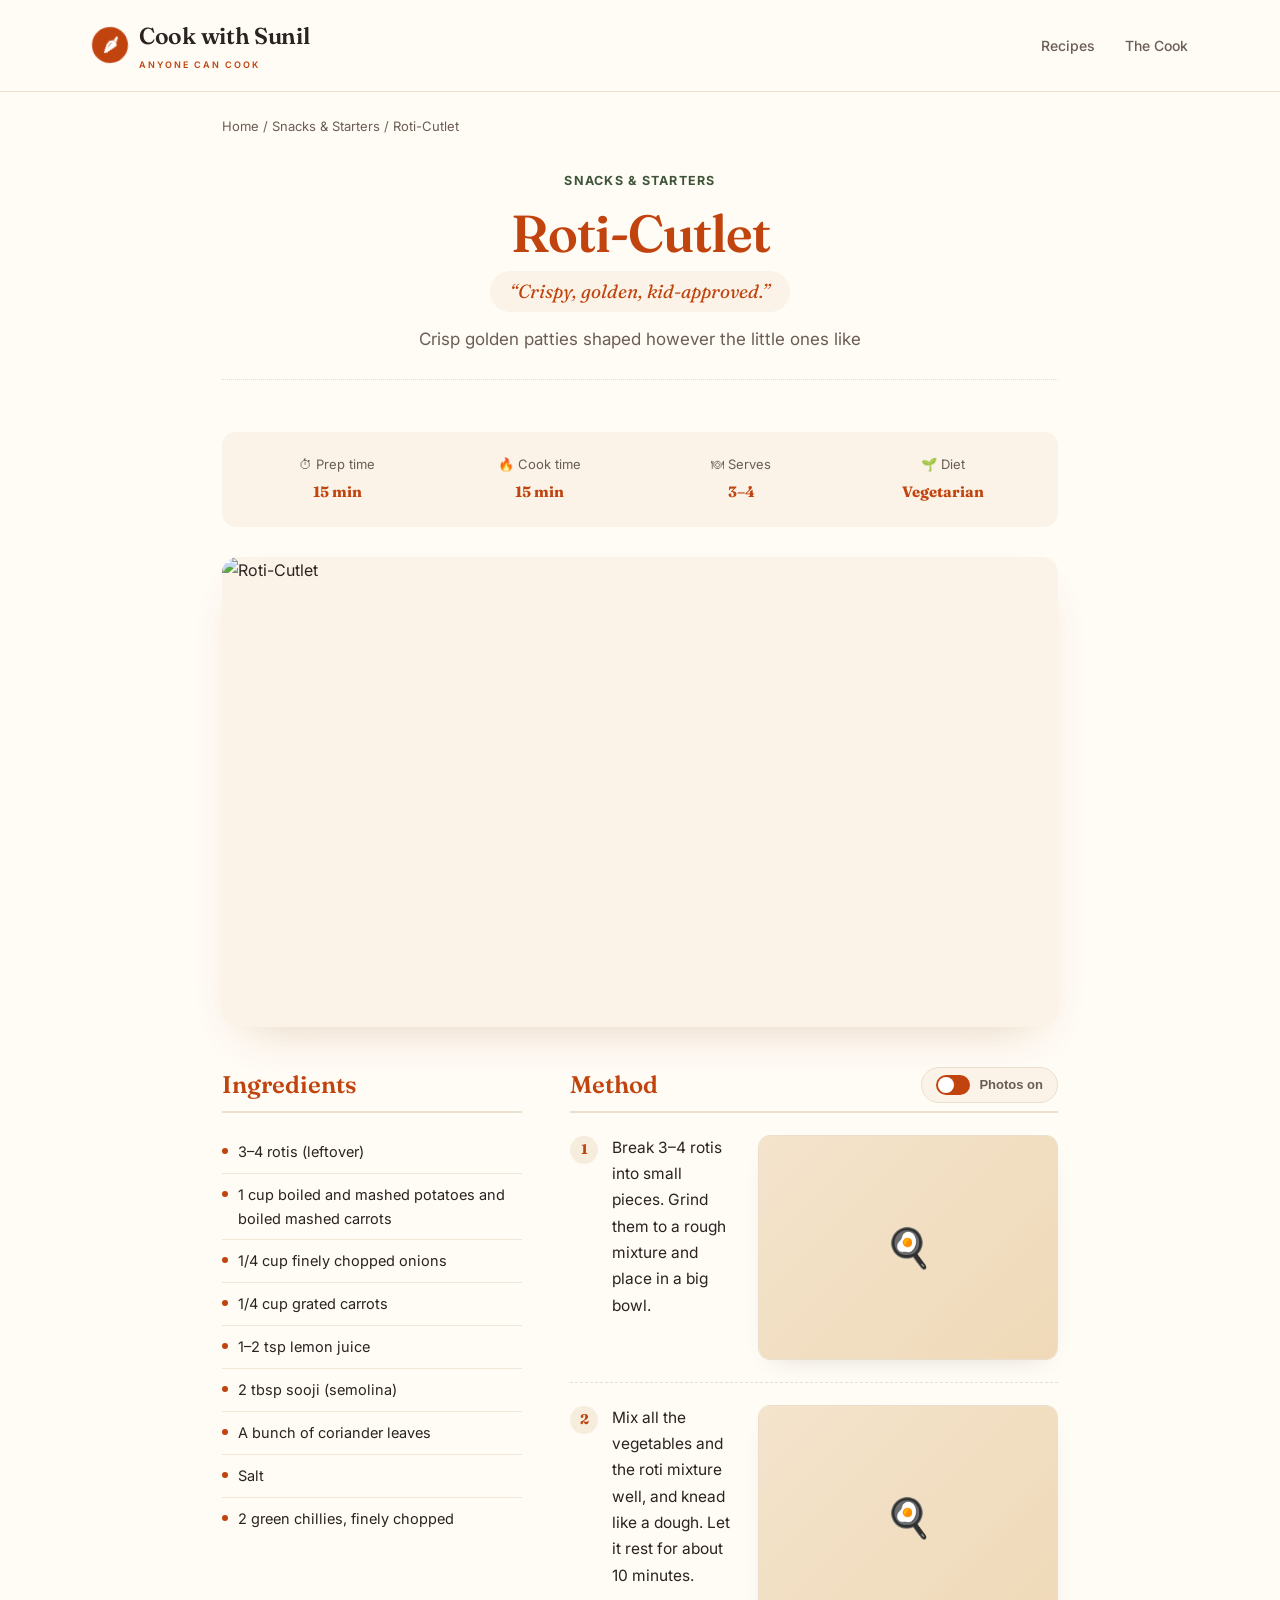
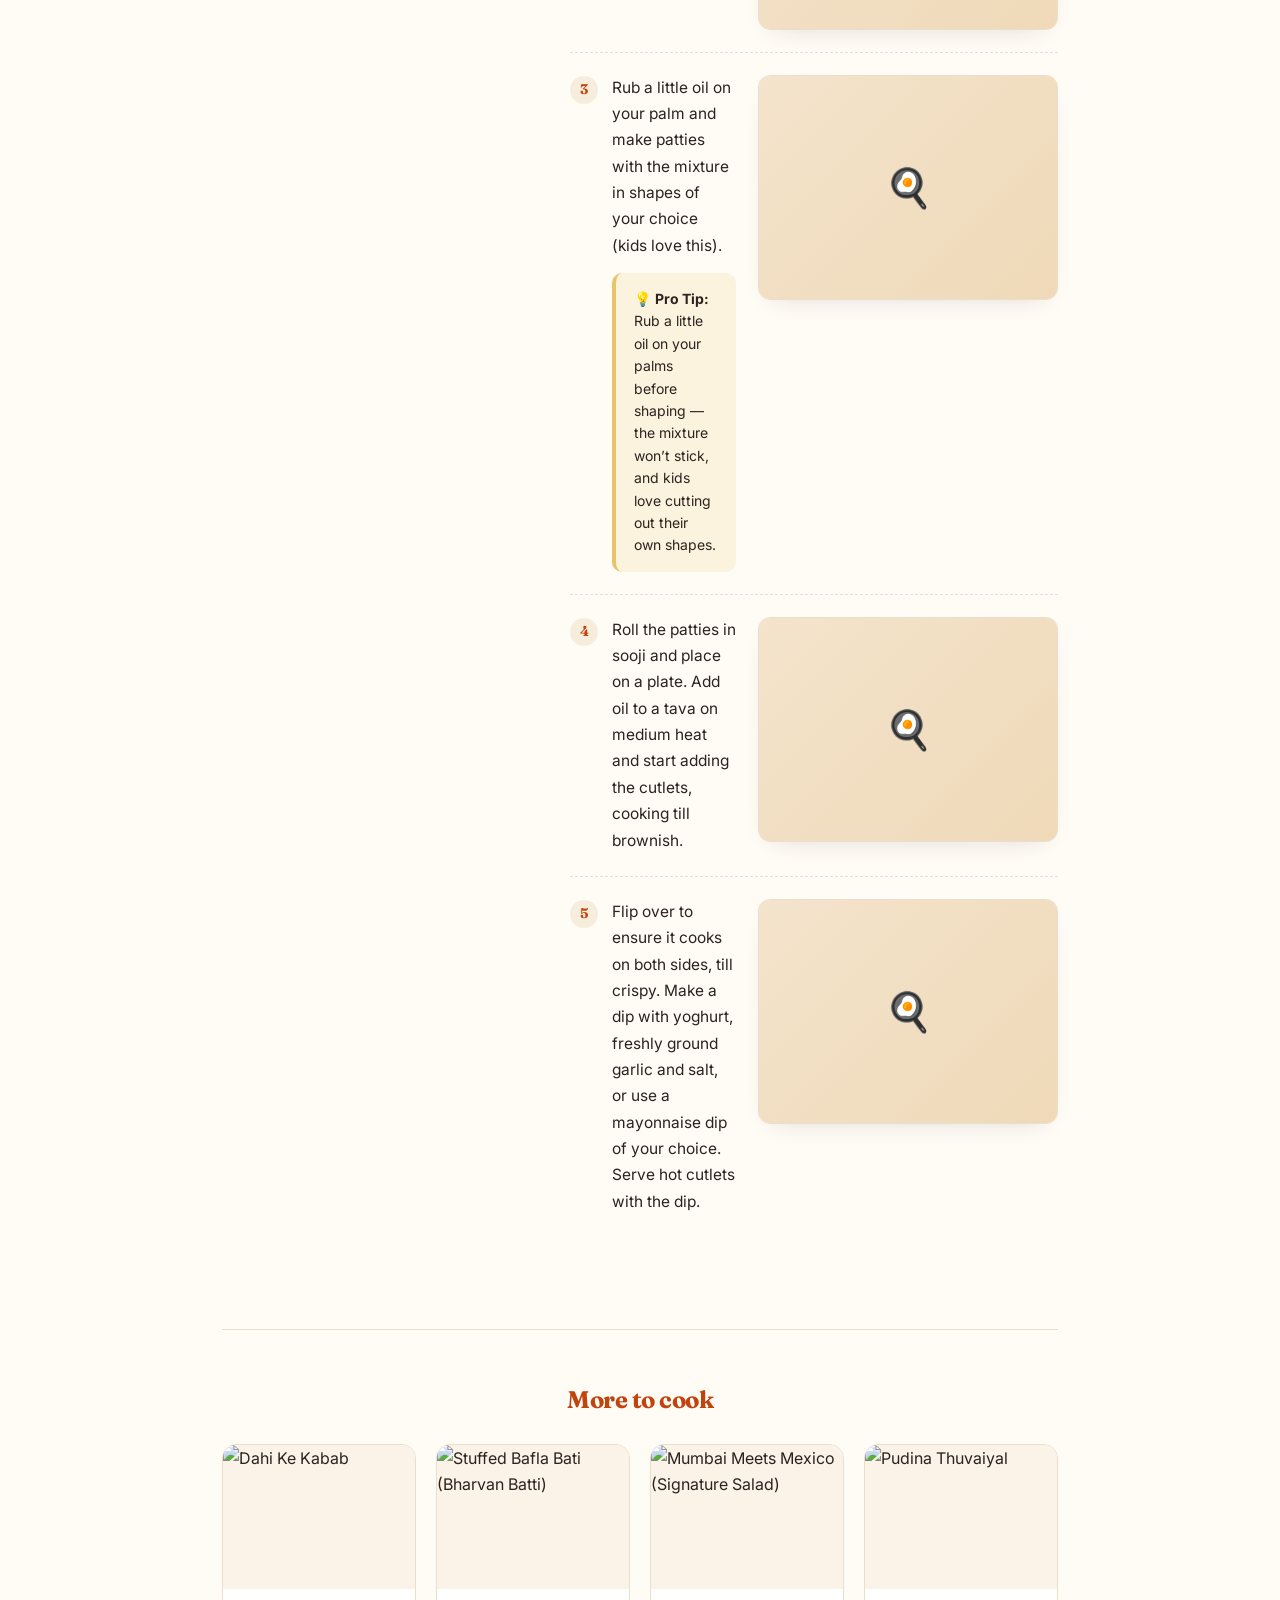
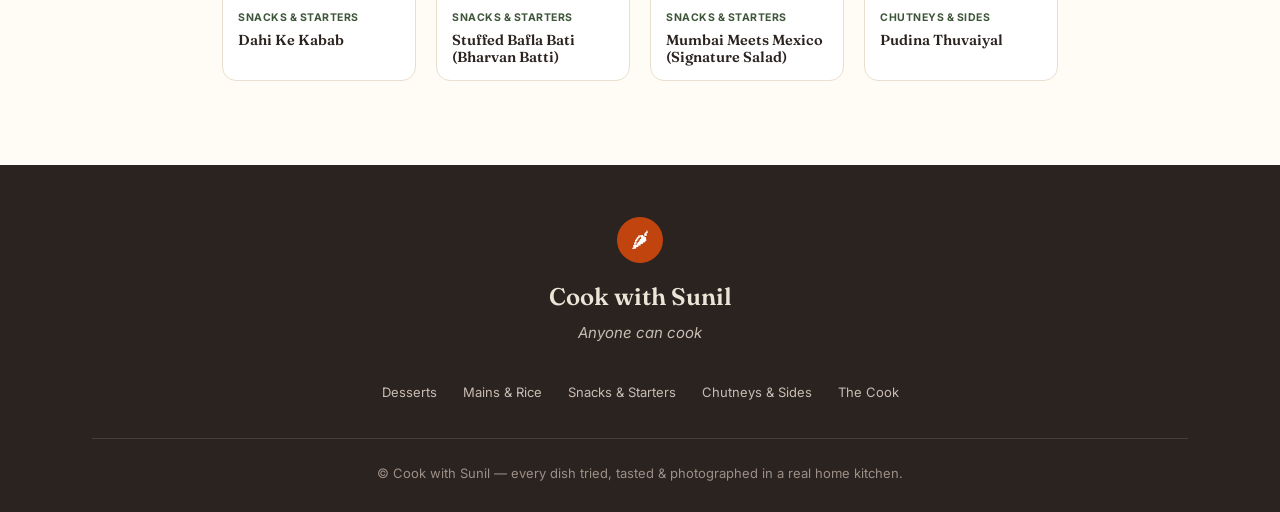
==== commit 3c01784a: "Update roti-cutlet.html" ====
--- a/recipes/roti-cutlet.html
+++ b/recipes/roti-cutlet.html
@@ -25,7 +25,7 @@
     <div class="mi"><div class="k">🍽 Serves</div><div class="v">3–4</div></div>
     <div class="mi"><div class="k">🌱 Diet</div><div class="v">Vegetarian</div></div>
   </div>
-  <div class="rhero-img"><img src="images/ShallowFryPatties.jpg" alt="Roti-Cutlet"></div>
+  <div class="rhero-img"><img src="https://blogger.googleusercontent.com/img/b/R29vZ2xl/AVvXsEh2dqqE704uBh4hRAGPXHVUBP8OnBsLX6yEpGLW4JAv_m7zp0CteZa7-JMsQDPhw6bWCqvStCzgMV7E_QYKPdjQCLGt3HzcbpElyhjtNiKp_ELKt7i7dH6aCMytRm6L7MxPrPAR6CMxEHY/s1600/20161216_183708.jpg" alt="Roti-Cutlet"></div>
   <div class="recipe-body">
     <div class="ing-col"><h2>Ingredients</h2><div class="hr"></div><div class="ing-group"><ul class="ing-list"><li>3–4 rotis (leftover)</li><li>1 cup boiled and mashed potatoes and boiled mashed carrots</li><li>1/4 cup finely chopped onions</li><li>1/4 cup grated carrots</li><li>1–2 tsp lemon juice</li><li>2 tbsp sooji (semolina)</li><li>A bunch of coriander leaves</li><li>Salt</li><li>2 green chillies, finely chopped</li></ul></div></div>
     <div class="method-col" id="methodCol">
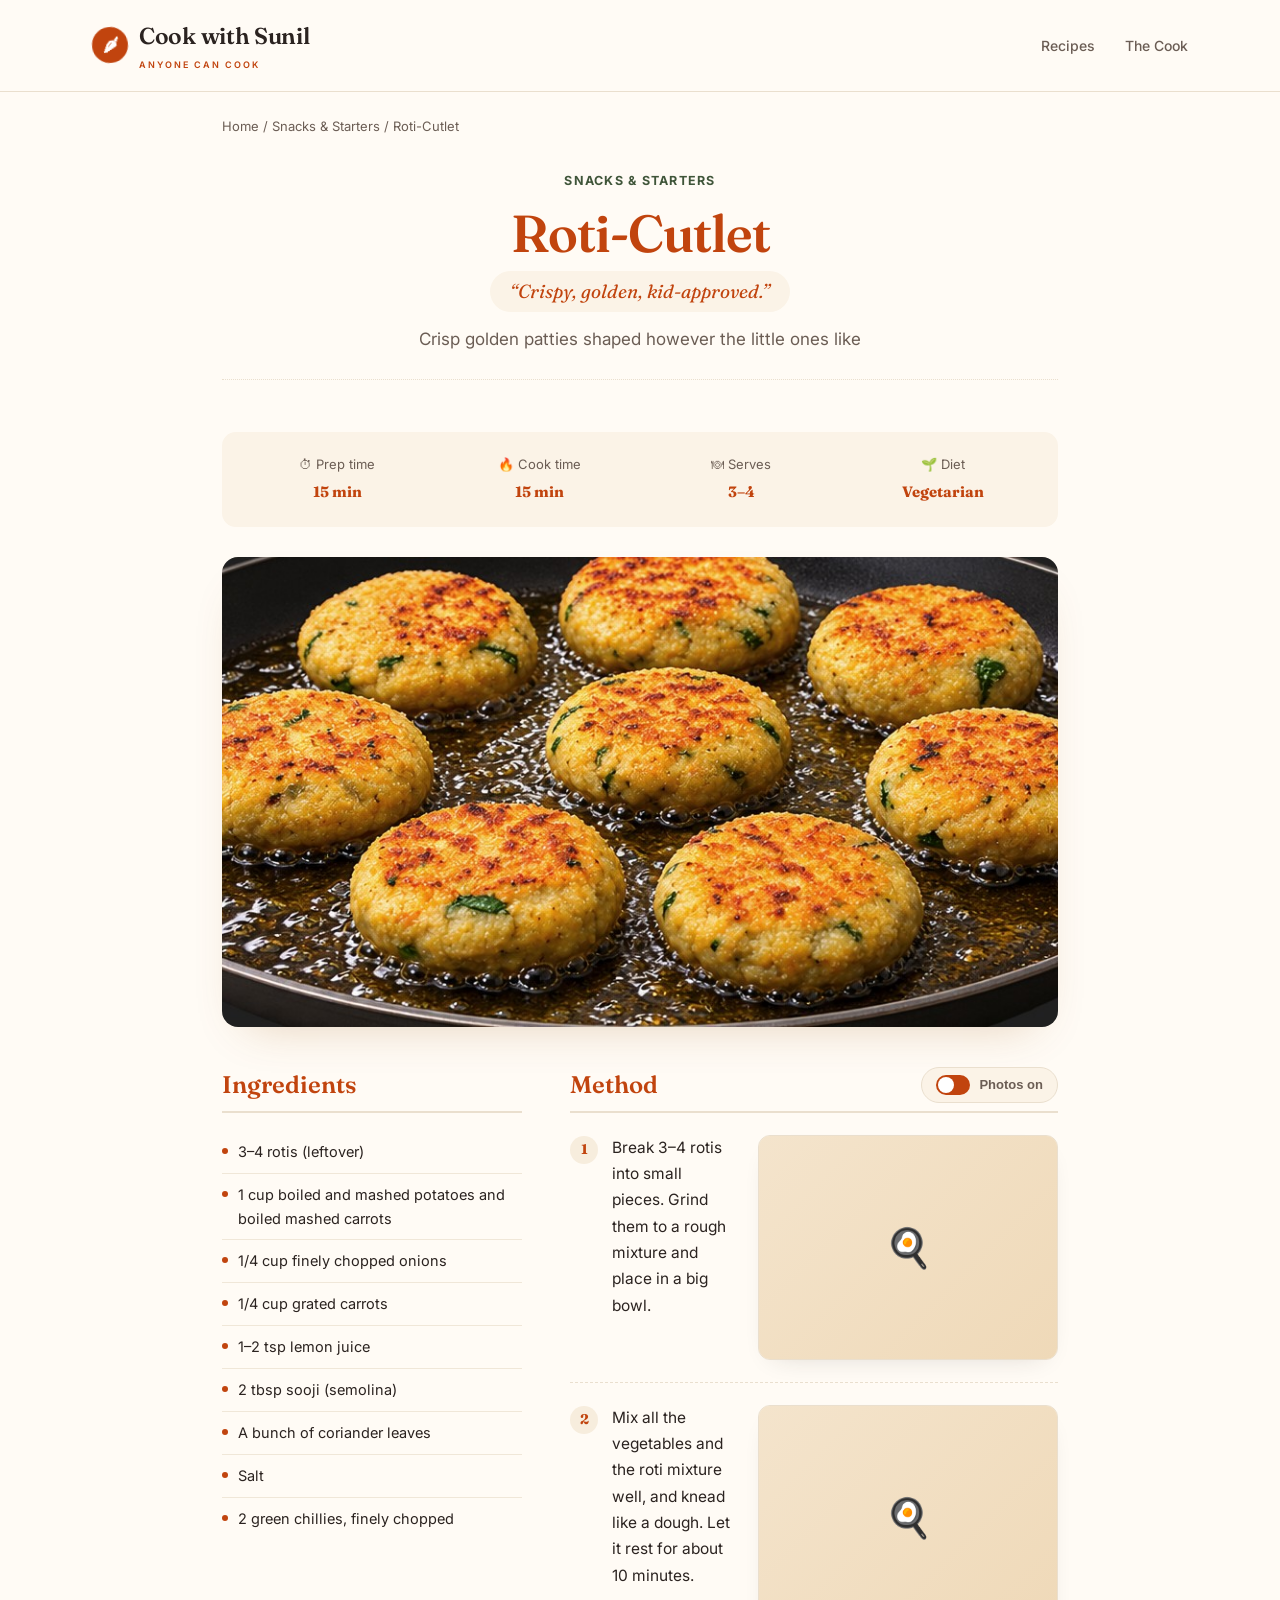
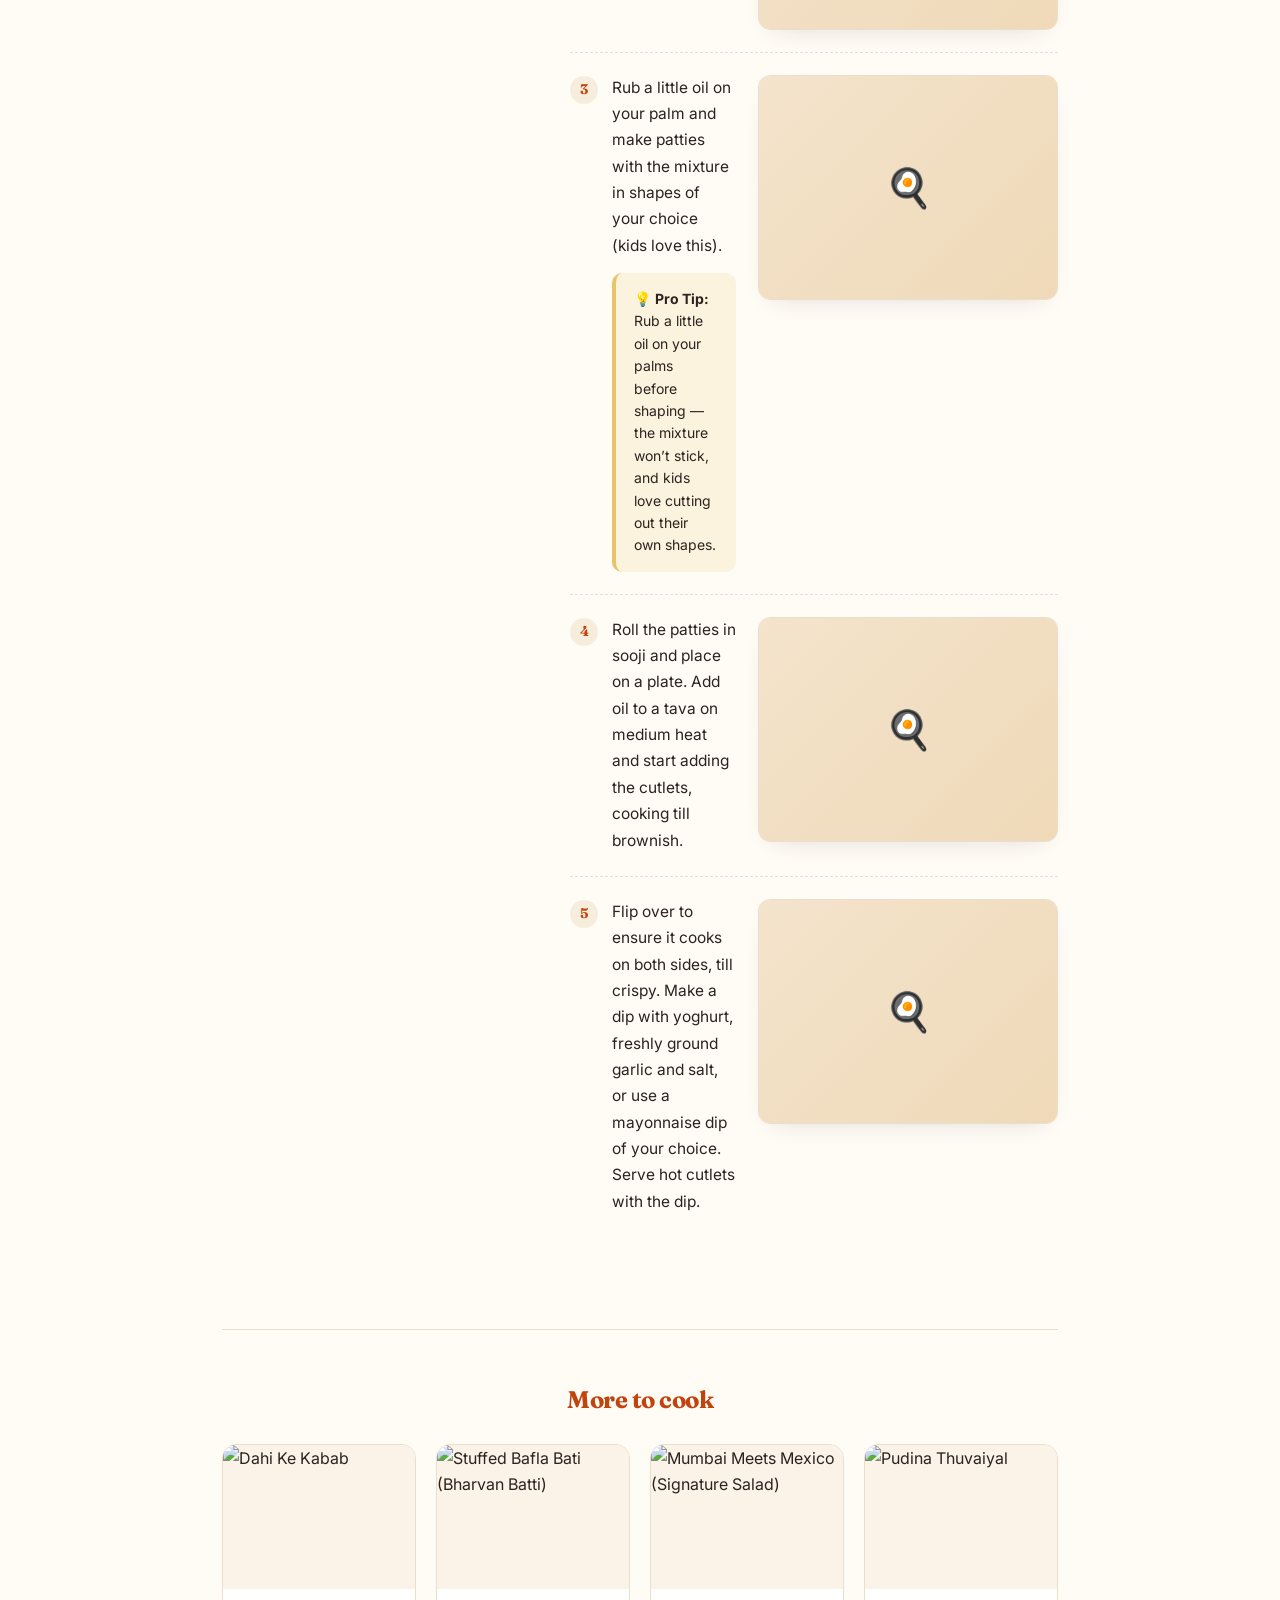
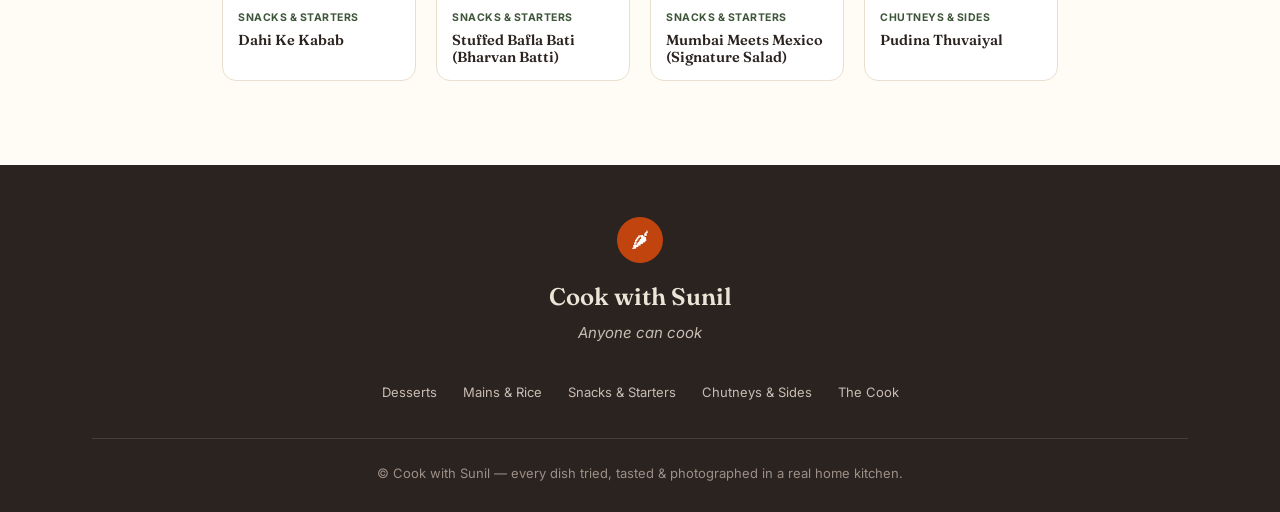
==== commit 45ac0efc: "Update roti-cutlet.html" ====
--- a/recipes/roti-cutlet.html
+++ b/recipes/roti-cutlet.html
@@ -25,7 +25,9 @@
     <div class="mi"><div class="k">🍽 Serves</div><div class="v">3–4</div></div>
     <div class="mi"><div class="k">🌱 Diet</div><div class="v">Vegetarian</div></div>
   </div>
-  <div class="rhero-img"><img src="https://blogger.googleusercontent.com/img/b/R29vZ2xl/AVvXsEh2dqqE704uBh4hRAGPXHVUBP8OnBsLX6yEpGLW4JAv_m7zp0CteZa7-JMsQDPhw6bWCqvStCzgMV7E_QYKPdjQCLGt3HzcbpElyhjtNiKp_ELKt7i7dH6aCMytRm6L7MxPrPAR6CMxEHY/s1600/20161216_183708.jpg" alt="Roti-Cutlet"></div>
+  <div class="rhero-img">
+  <img src="images/ShallowFryPatties.jpg" alt="Roti-Cutlet">
+  </div>
   <div class="recipe-body">
     <div class="ing-col"><h2>Ingredients</h2><div class="hr"></div><div class="ing-group"><ul class="ing-list"><li>3–4 rotis (leftover)</li><li>1 cup boiled and mashed potatoes and boiled mashed carrots</li><li>1/4 cup finely chopped onions</li><li>1/4 cup grated carrots</li><li>1–2 tsp lemon juice</li><li>2 tbsp sooji (semolina)</li><li>A bunch of coriander leaves</li><li>Salt</li><li>2 green chillies, finely chopped</li></ul></div></div>
     <div class="method-col" id="methodCol">
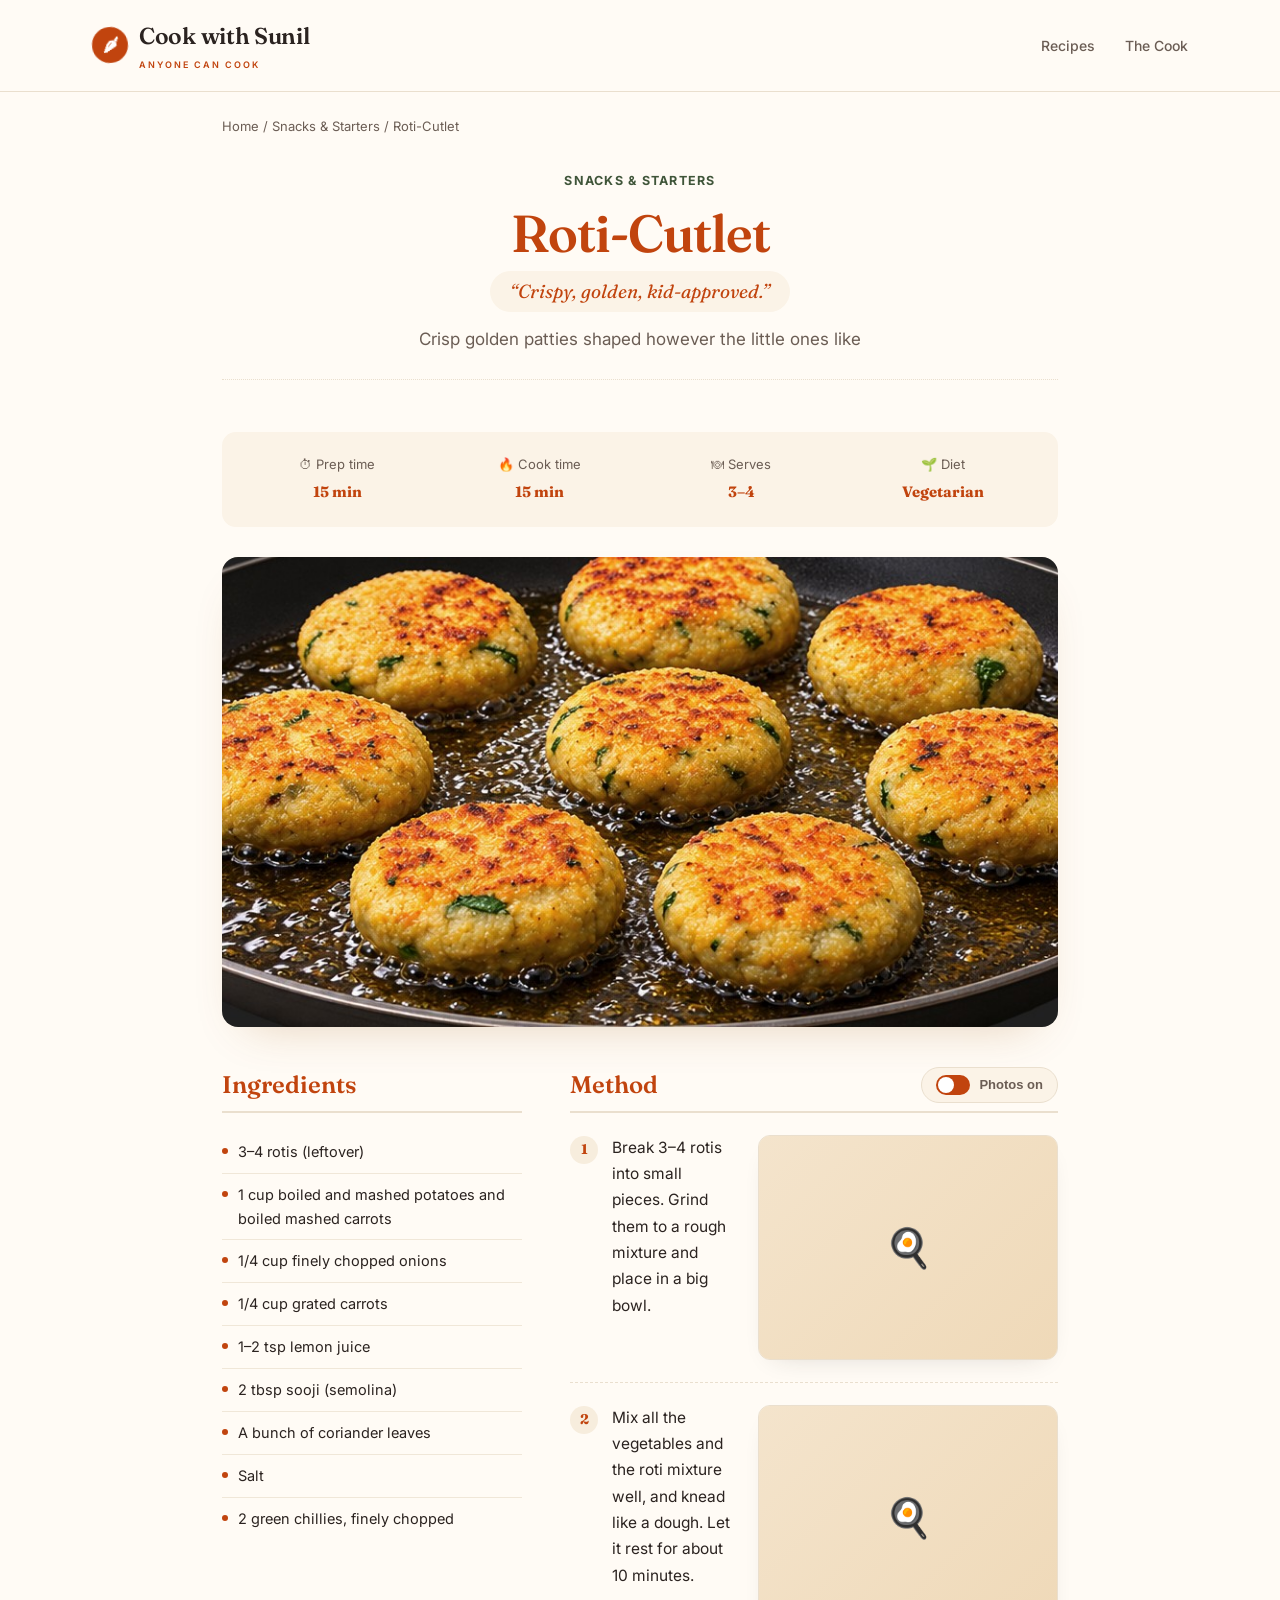
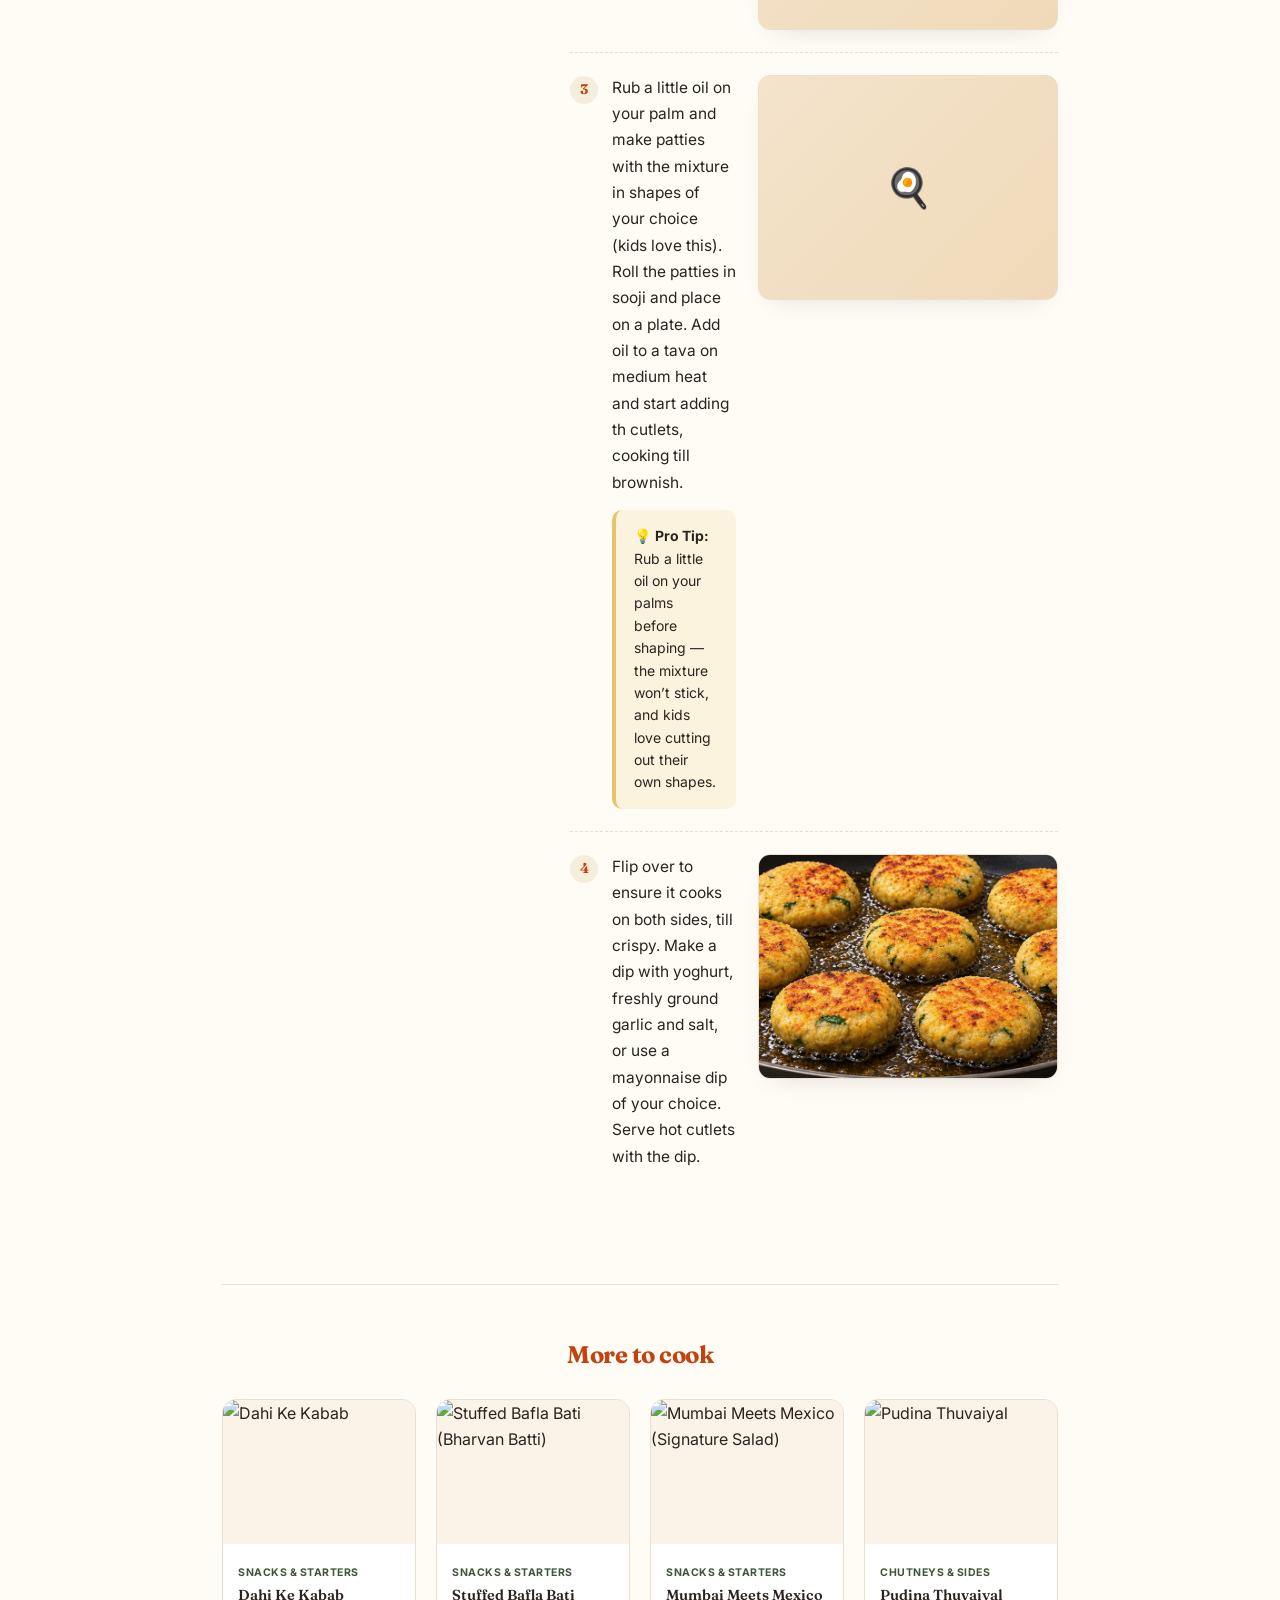
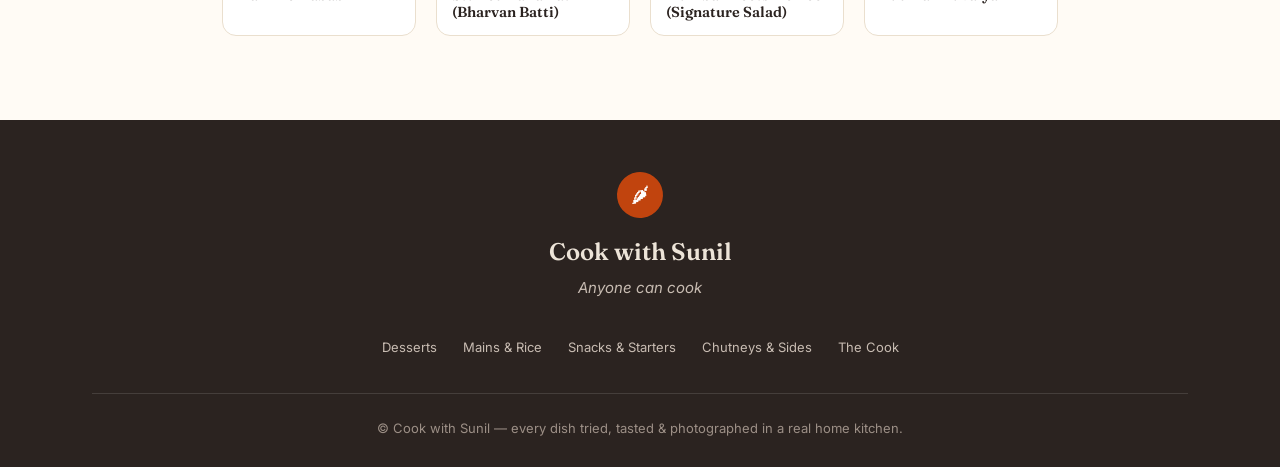
==== commit a6f7d38d: "Update roti-cutlet.html" ====
--- a/recipes/roti-cutlet.html
+++ b/recipes/roti-cutlet.html
@@ -37,7 +37,15 @@
           <span class="sw"></span><span class="lbl-on">Photos on</span><span class="lbl-off">Photos off</span>
         </button>
       </div>
-      <div class="hr"></div><div class="step"><div class="step-textwrap"><div class="step-num">1</div><div class="step-text"><p>Break 3–4 rotis into small pieces. Grind them to a rough mixture and place in a big bowl.</p></div></div><div class="step-imgbox"><img src="https://blogger.googleusercontent.com/img/b/R29vZ2xl/AVvXsEh2dqqE704uBh4hRAGPXHVUBP8OnBsLX6yEpGLW4JAv_m7zp0CteZa7-JMsQDPhw6bWCqvStCzgMV7E_QYKPdjQCLGt3HzcbpElyhjtNiKp_ELKt7i7dH6aCMytRm6L7MxPrPAR6CMxEHY/s1600/20161216_183708.jpg" alt="Roti-Cutlet — step 1" loading="lazy" onerror="this.style.display='none';this.parentNode.insertAdjacentHTML('beforeend','<div class=\'fallback\'>🍳</div>')"></div></div><div class="step"><div class="step-textwrap"><div class="step-num">2</div><div class="step-text"><p>Mix all the vegetables and the roti mixture well, and knead like a dough. Let it rest for about 10 minutes.</p></div></div><div class="step-imgbox"><img src="https://blogger.googleusercontent.com/img/b/R29vZ2xl/AVvXsEgrw63L-2mOVcC4Pb49NdZPrewib-RMG2NMFp57ixHspjKDkJbnlpKO8SdXwFtspnAcPnC3t_DVxJm0iSY29Jll29SJYTnr-mnawMr5Ubv-02wGu3YuuuObPic-THzdFr-c003z3vTU2eE/s1600/Dough.JPG" alt="Roti-Cutlet — step 2" loading="lazy" onerror="this.style.display='none';this.parentNode.insertAdjacentHTML('beforeend','<div class=\'fallback\'>🍳</div>')"></div></div><div class="step"><div class="step-textwrap"><div class="step-num">3</div><div class="step-text"><p>Rub a little oil on your palm and make patties with the mixture in shapes of your choice (kids love this).</p><div class="tip pro">💡 <b>Pro Tip:</b> Rub a little oil on your palms before shaping — the mixture won’t stick, and kids love cutting out their own shapes.</div></div></div><div class="step-imgbox"><img src="https://blogger.googleusercontent.com/img/b/R29vZ2xl/AVvXsEi42mzKOYwIpP_gBPDmGt_sqwCoIdZWVwqjA3xkdApYcd7gaKWJpO2ey3RX4Mu4XHOj7CRXw1a2giFS34WKxKeqs5siKNpjKYgExgu992uqHU5H1T8fjILwknlozisyLirfSRx3wuj_3cs/s1600/Shapes.JPG" alt="Roti-Cutlet — step 3" loading="lazy" onerror="this.style.display='none';this.parentNode.insertAdjacentHTML('beforeend','<div class=\'fallback\'>🍳</div>')"></div></div><div class="step"><div class="step-textwrap"><div class="step-num">4</div><div class="step-text"><p>Roll the patties in sooji and place on a plate. Add oil to a tava on medium heat and start adding the cutlets, cooking till brownish.</p></div></div><div class="step-imgbox"><img src="https://blogger.googleusercontent.com/img/b/R29vZ2xl/AVvXsEha4Yb4Goa1lbwlUOl7wjgx1XruuDTbaB6q2MjqEYARAOnrd3UyRU8TNoF_tGBqC7R0_5j8DjYsBDNxi0Ae571Yzu2GFE_1bJ1bERWKmka9uwuGQM3FErW9C8RghKG-QtUx3u-xYqgXXCM/s1600/Capture.JPG" alt="Roti-Cutlet — step 4" loading="lazy" onerror="this.style.display='none';this.parentNode.insertAdjacentHTML('beforeend','<div class=\'fallback\'>🍳</div>')"></div></div><div class="step"><div class="step-textwrap"><div class="step-num">5</div><div class="step-text"><p>Flip over to ensure it cooks on both sides, till crispy. Make a dip with yoghurt, freshly ground garlic and salt, or use a mayonnaise dip of your choice. Serve hot cutlets with the dip.</p></div></div><div class="step-imgbox"><img src="https://blogger.googleusercontent.com/img/b/R29vZ2xl/AVvXsEg-hiwgsRdUQaAtlhVRA5Eg7jm3jrm_d_ntnI-apkb9fsASp-mMzFx6UWUTMjqsN2ZBJ-ouUDaBBtZViZBja02eGPS-ANPaFuf8XwK-5XGSkfJqIK-tMVl7cCL3-TxJJXVeqysNh2KSXFM/s1600/Final.JPG" alt="Roti-Cutlet — step 5" loading="lazy" onerror="this.style.display='none';this.parentNode.insertAdjacentHTML('beforeend','<div class=\'fallback\'>🍳</div>')"></div></div>
+      <div class="hr"></div><div class="step"><div class="step-textwrap"><div class="step-num">1</div><div class="step-text"><p>Break 3–4 rotis into small pieces. Grind them to a rough mixture and place in a big bowl.</p></div></div><div class="step-imgbox"><img src="https://blogger.googleusercontent.com/img/b/R29vZ2xl/AVvXsEh2dqqE704uBh4hRAGPXHVUBP8OnBsLX6yEpGLW4JAv_m7zp0CteZa7-JMsQDPhw6bWCqvStCzgMV7E_QYKPdjQCLGt3HzcbpElyhjtNiKp_ELKt7i7dH6aCMytRm6L7MxPrPAR6CMxEHY/s1600/20161216_183708.jpg" alt="Roti-Cutlet — step 1" loading="lazy" onerror="this.style.display='none';this.parentNode.insertAdjacentHTML('beforeend','<div class=\'fallback\'>🍳</div>')"></div></div><div class="step"><div class="step-textwrap"><div class="step-num">2</div><div class="step-text"><p>Mix all the vegetables and the roti mixture well, and knead like a dough. Let it rest for about 10 minutes.</p></div></div><div class="step-imgbox"><img src="https://blogger.googleusercontent.com/img/b/R29vZ2xl/AVvXsEgrw63L-2mOVcC4Pb49NdZPrewib-RMG2NMFp57ixHspjKDkJbnlpKO8SdXwFtspnAcPnC3t_DVxJm0iSY29Jll29SJYTnr-mnawMr5Ubv-02wGu3YuuuObPic-THzdFr-c003z3vTU2eE/s1600/Dough.JPG" alt="Roti-Cutlet — step 2" loading="lazy" onerror="this.style.display='none';this.parentNode.insertAdjacentHTML('beforeend','<div class=\'fallback\'>🍳</div>')"></div></div><div class="step"><div class="step-textwrap"><div class="step-num">3</div><div class="step-text"><p>Rub a little oil on your palm and make patties with the mixture in shapes of your choice (kids love this).
+      Roll the patties in sooji and place on a plate. Add oil to a tava on medium heat and start adding th cutlets, cooking till brownish.</p>
+
+      <div class="tip pro">💡 <b>Pro Tip:</b> Rub a little oil on your palms before shaping — the mixture won’t stick, and kids love cutting out their own shapes.
+
+      </div></div></div><div class="step-imgbox"><img src="images/pattiesinSooji.JPG" alt="Roti-Cutlet — step 3" loading="lazy" onerror="this.style.display='none';this.parentNode.insertAdjacentHTML('beforeend','<div class=\'fallback\'>🍳</div>')"></div></div>
+
+
+      <div class="step"><div class="step-textwrap"><div class="step-num">4</div><div class="step-text"><p>Flip over to ensure it cooks on both sides, till crispy. Make a dip with yoghurt, freshly ground garlic and salt, or use a mayonnaise dip of your choice. Serve hot cutlets with the dip.</p></div></div><div class="step-imgbox"><img src="images/ShallowFryPatties.jpg" alt="Roti-Cutlet — step 5" loading="lazy" onerror="this.style.display='none';this.parentNode.insertAdjacentHTML('beforeend','<div class=\'fallback\'>🍳</div>')"></div></div>
     </div>
   </div>
   <section class="more"><h2>More to cook</h2><div class="more-grid"><a class="mini" href="dahi-ke-kabab.html">
